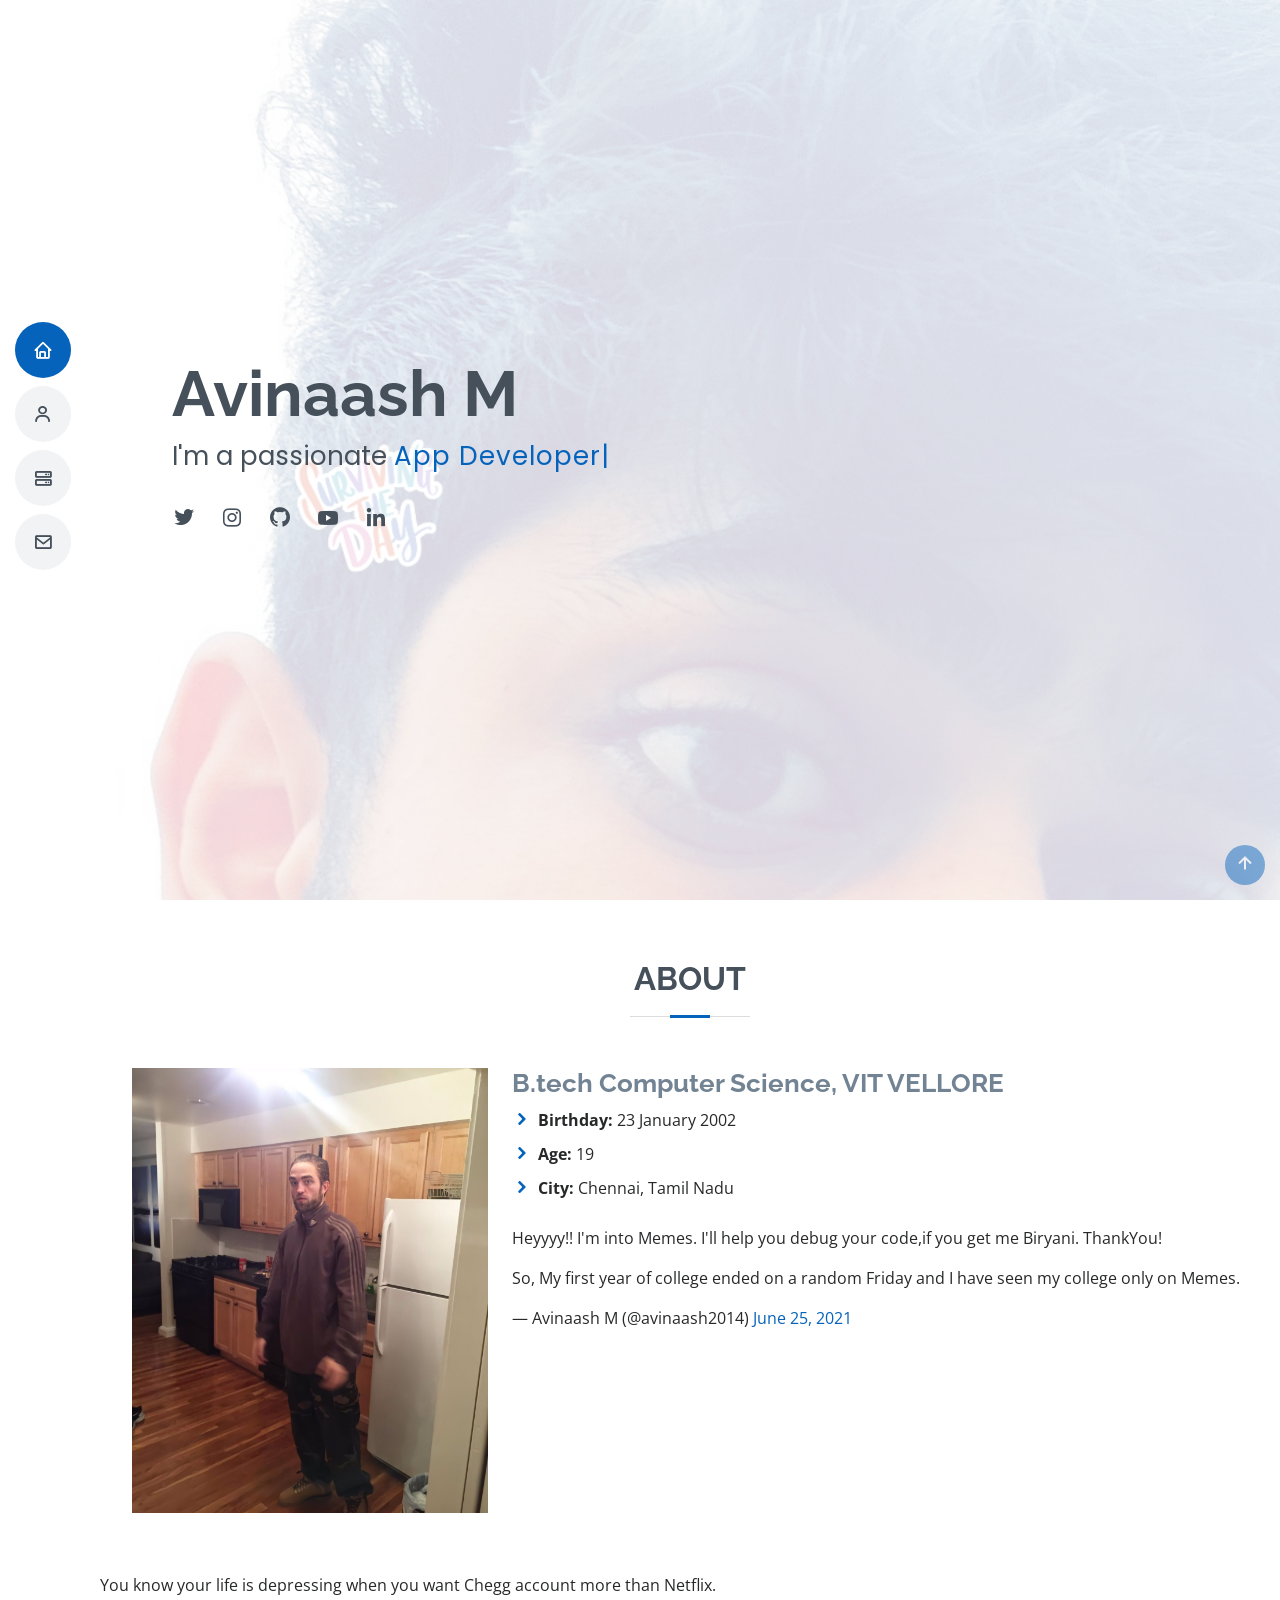
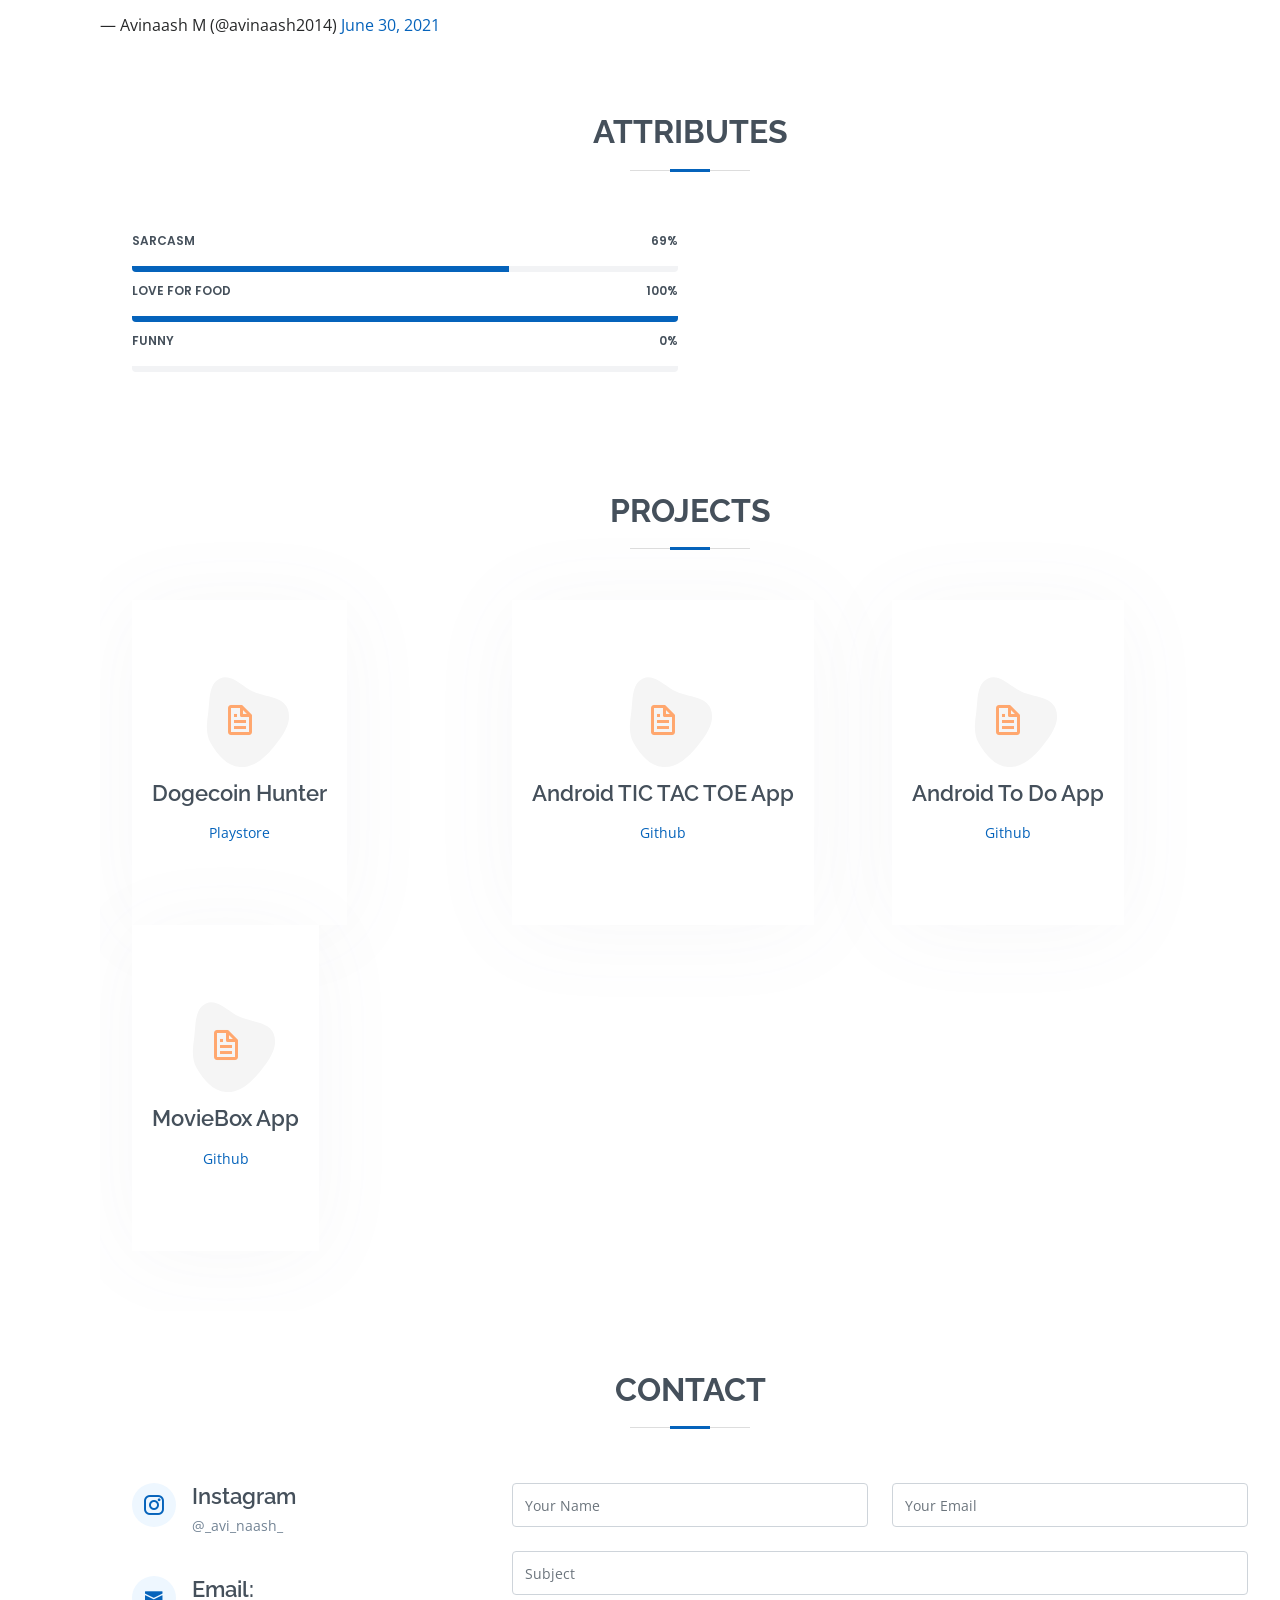
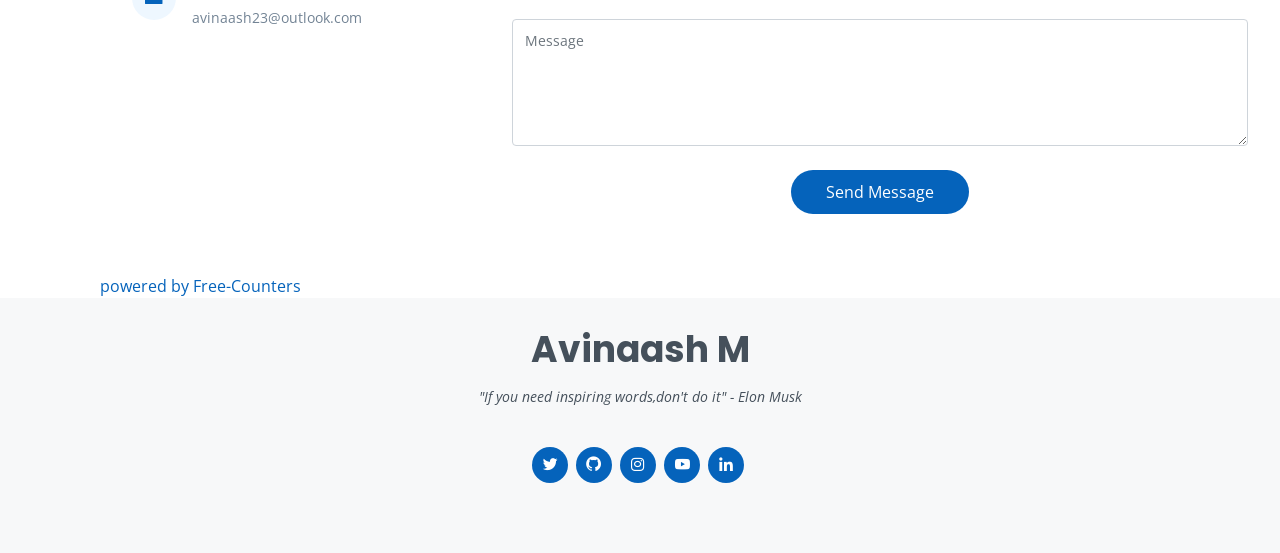
==== index.html @ fc8cc25b "Update index.html" ====
<!DOCTYPE html>
<html lang="en">

<head>
  <meta charset="utf-8">
  <meta content="width=device-width, initial-scale=1.0" name="viewport">

  <title>Personal Portfolio</title>
  <meta content="" name="description">
  <meta content="" name="keywords">

  <!-- Favicons -->
  <link href="assets/img/favicon.png" rel="icon">
  
  <!-- Google Fonts -->
  <link href="https://fonts.googleapis.com/css?family=Open+Sans:300,300i,400,400i,600,600i,700,700i|Raleway:300,300i,400,400i,500,500i,600,600i,700,700i|Poppins:300,300i,400,400i,500,500i,600,600i,700,700i" rel="stylesheet">

  <!-- Vendor CSS Files -->
  <link href="assets/vendor/bootstrap/css/bootstrap.min.css" rel="stylesheet">
  <link href="assets/vendor/icofont/icofont.min.css" rel="stylesheet">
  <link href="assets/vendor/boxicons/css/boxicons.min.css" rel="stylesheet">
  <link href="assets/vendor/venobox/venobox.css" rel="stylesheet">
  <link href="assets/vendor/owl.carousel/assets/owl.carousel.min.css" rel="stylesheet">
  <link href="assets/vendor/aos/aos.css" rel="stylesheet">

  <!-- Template Main CSS File -->
  <link href="assets/css/style.css" rel="stylesheet">

  <!-- =======================================================
  * Template Name: MyResume - v3.0.0
  * Template URL: https://bootstrapmade.com/free-html-bootstrap-template-my-resume/
  * Author: BootstrapMade.com
  * License: https://bootstrapmade.com/license/
  ======================================================== -->
</head>

<body>

  <!-- ======= Mobile nav toggle button ======= -->
  <button type="button" class="mobile-nav-toggle d-xl-none"><i class="icofont-navigation-menu"></i></button>

  <!-- ======= Header ======= -->
  <header id="header" class="d-flex flex-column justify-content-center">

    <nav class="nav-menu">
      <ul>
        <li class="active"><a href="#hero"><i class="bx bx-home"></i> <span>Home</span></a></li>
        <li><a href="#about"><i class="bx bx-user"></i> <span>About</span></a></li>
        
        <li><a href="#services"><i class="bx bx-server"></i> <span>Projects</span></a></li>
        <li><a href="#contact"><i class="bx bx-envelope"></i> <span>Contact</span></a></li>
      </ul>
    </nav><!-- .nav-menu -->

  </header><!-- End Header -->

  <!-- ======= Hero Section ======= -->
  <section id="hero" class="d-flex flex-column justify-content-center">
    <div class="container" data-aos="zoom-in" data-aos-delay="100">
      <h1>Avinaash M</h1>
      <p>I'm a passionate <span class="typed" data-typed-items=" App Developer & Coder . "></span></p>
      <div class="social-links">
        <a href="https://twitter.com/avinaash2014" target="_blank" class="twitter"><i class="bx bxl-twitter"></i></a>
        <a href="https://www.instagram.com/_avi_naash_/" target="_blank" class="instagram"><i class="bx bxl-instagram"></i></a>
        <a href="https://github.com/Avinaash7" target="_blank" class="google-plus"><i class="bx bxl-github"></i></a>
	<a href="https://m.youtube.com/watch?v=dQw4w9WgXcQ" target="_blank" class="youtube"><i class="bx bxl-youtube"></i></a>
        <a href="https://www.linkedin.com/in/avinaash-muthukumaran-1806981bb/" target="_blank" class="linkedin"><i class="bx bxl-linkedin"></i></a>
	      
      </div>
    </div>
  </section><!-- End Hero -->

  <main id="main">

    <!-- ======= About Section ======= -->
    <section id="about" class="about">
      <div class="container" data-aos="fade-up">

        <div class="section-title">
          <h2>About</h2>
          
        </div>

        <div class="row">
          <div class="col-lg-4">
            <img src="assets/img/meme.jpeg" class="img-fluid" alt="">
          </div>
          <div class="col-lg-8 pt-4 pt-lg-0 content">
            <h3>B.tech Computer Science, VIT VELLORE </h3>

            <div class="row">
              <div class="col-lg-6">
                <ul>
                  <li><i class="icofont-rounded-right"></i> <strong>Birthday:</strong> 23 January 2002</li>
                  <li><i class="icofont-rounded-right"></i> <strong>Age:</strong> 19</li>
                  <li><i class="icofont-rounded-right"></i> <strong>City:</strong>  Chennai, Tamil Nadu</li>
                </ul>
              </div>
              
            </div>
            <p>
             Heyyyy!! I'm into Memes. I'll help you debug your code,if you get me Biryani. ThankYou! 
		    <blockquote class="twitter-tweet" data-lang="en" data-theme="dark"><p lang="en" dir="ltr">So, My first year of college ended on a random Friday and I have seen my college only on Memes.</p>&mdash; Avinaash M (@avinaash2014) <a href="https://twitter.com/avinaash2014/status/1408416921062576132?ref_src=twsrc%5Etfw">June 25, 2021</a></blockquote> <script async src="https://platform.twitter.com/widgets.js" charset="utf-8"></script>
            </p>
          </div>
        </div>

      </div>
    </section><!-- End About Section -->

	  
    <blockquote class="twitter-tweet" data-theme="dark"><p lang="en" dir="ltr">You know your life is depressing when you want Chegg account more than Netflix.</p>&mdash; Avinaash M (@avinaash2014) <a href="https://twitter.com/avinaash2014/status/1410081235884408832?ref_src=twsrc%5Etfw">June 30, 2021</a></blockquote> <script async src="https://platform.twitter.com/widgets.js" charset="utf-8"></script>
    
	    
	    
    <!-- ======= Skills Section ======= -->
    <section id="Attributes" class="skills section-bg">
      <div class="container" data-aos="fade-up">

        <div class="section-title">
          <h2>Attributes</h2>
          
        </div>

        <div class="row skills-content">

          <div class="col-lg-6">
		  
		  <div class="progress">
              <span class="skill"> Sarcasm <i class="val">69%</i></span>
              <div class="progress-bar-wrap">
                <div class="progress-bar" role="progressbar" aria-valuenow="69" aria-valuemin="0" aria-valuemax="100"></div>
              </div>
            </div>

            <div class="progress">
              <span class="skill"> Love For Food <i class="val">100%</i></span>
              <div class="progress-bar-wrap">
                <div class="progress-bar" role="progressbar" aria-valuenow="100" aria-valuemin="0" aria-valuemax="100"></div>
              </div>
            </div>
            
            <div class="progress">
              <span class="skill"> Funny <i class="val">0%</i></span>
              <div class="progress-bar-wrap">
                <div class="progress-bar" role="progressbar" aria-valuenow="0" aria-valuemin="0" aria-valuemax="100"></div>
              </div>
            </div>

          </div>

          

        </div>

      </div>
    </section><!-- End Skills Section -->
	  
	  
    <!-- ======= Projects Section ======= -->
    <section id="services" class="services">
      <div class="container" data-aos="fade-up">

        <div class="section-title">
          <h2>Projects</h2>
		
          
        </div>

        <div class="row">
		
		 <div class="col-lg-4 col-md-6 d-flex align-items-stretch mt-4 mt-md-0" data-aos="zoom-in" data-aos-delay="200">
            <div class="icon-box iconbox-orange ">
              <div class="icon">
                <svg width="100" height="100" viewBox="0 0 600 600" xmlns="http://www.w3.org/2000/svg">
                  <path stroke="none" stroke-width="0" fill="#f5f5f5" d="M300,582.0697525312426C382.5290701553225,586.8405444964366,449.9789794690241,525.3245884688669,502.5850820975895,461.55621195738473C556.606425686781,396.0723002908107,615.8543463187945,314.28637112970534,586.6730223649479,234.56875336149918C558.9533121215079,158.8439757836574,454.9685369536778,164.00468322053177,381.49747125262974,130.76875717737553C312.15926192815925,99.40240125094834,248.97055460311594,18.661163978235184,179.8680185752513,50.54337015887873C110.5421016452524,82.52863877960104,119.82277516462835,180.83849132639028,109.12597500060166,256.43424936330496C100.08760227029461,320.3096726198365,92.17705696193138,384.0621239912766,124.79988738764834,439.7174275375508C164.83382741302287,508.01625554203684,220.96474134820875,577.5009287672846,300,582.0697525312426"></path>
                </svg>
                <i class="bx bx-file"></i>
              </div>
              <h4><a href="https://play.google.com/store/apps/details?id=com.avi.dogecoinhunter" target="_blank">Dogecoin Hunter</a></h4>
              <p><a href="https://play.google.com/store/apps/details?id=com.avi.dogecoinhunter" target="_blank">Playstore</a></p>
            </div>
          </div>

          

          <div class="col-lg-4 col-md-6 d-flex align-items-stretch mt-4 mt-md-0" data-aos="zoom-in" data-aos-delay="200">
            <div class="icon-box iconbox-orange ">
              <div class="icon">
                <svg width="100" height="100" viewBox="0 0 600 600" xmlns="http://www.w3.org/2000/svg">
                  <path stroke="none" stroke-width="0" fill="#f5f5f5" d="M300,582.0697525312426C382.5290701553225,586.8405444964366,449.9789794690241,525.3245884688669,502.5850820975895,461.55621195738473C556.606425686781,396.0723002908107,615.8543463187945,314.28637112970534,586.6730223649479,234.56875336149918C558.9533121215079,158.8439757836574,454.9685369536778,164.00468322053177,381.49747125262974,130.76875717737553C312.15926192815925,99.40240125094834,248.97055460311594,18.661163978235184,179.8680185752513,50.54337015887873C110.5421016452524,82.52863877960104,119.82277516462835,180.83849132639028,109.12597500060166,256.43424936330496C100.08760227029461,320.3096726198365,92.17705696193138,384.0621239912766,124.79988738764834,439.7174275375508C164.83382741302287,508.01625554203684,220.96474134820875,577.5009287672846,300,582.0697525312426"></path>
                </svg>
                <i class="bx bx-file"></i>
              </div>
              <h4><a href="https://github.com/Avinaash7/Connect-3-Game-Tic-Tac-Toe-" target="_blank">Android TIC TAC TOE App</a></h4>
              <p><a href="https://github.com/Avinaash7/Connect-3-Game-Tic-Tac-Toe-" target="_blank">Github</a></p>
            </div>
          </div>

	<div class="col-lg-4 col-md-6 d-flex align-items-stretch mt-4 mt-md-0" data-aos="zoom-in" data-aos-delay="200">
            <div class="icon-box iconbox-orange ">
              <div class="icon">
                <svg width="100" height="100" viewBox="0 0 600 600" xmlns="http://www.w3.org/2000/svg">
                  <path stroke="none" stroke-width="0" fill="#383434" d="M300,582.0697525312426C382.5290701553225,586.8405444964366,449.9789794690241,525.3245884688669,502.5850820975895,461.55621195738473C556.606425686781,396.0723002908107,615.8543463187945,314.28637112970534,586.6730223649479,234.56875336149918C558.9533121215079,158.8439757836574,454.9685369536778,164.00468322053177,381.49747125262974,130.76875717737553C312.15926192815925,99.40240125094834,248.97055460311594,18.661163978235184,179.8680185752513,50.54337015887873C110.5421016452524,82.52863877960104,119.82277516462835,180.83849132639028,109.12597500060166,256.43424936330496C100.08760227029461,320.3096726198365,92.17705696193138,384.0621239912766,124.79988738764834,439.7174275375508C164.83382741302287,508.01625554203684,220.96474134820875,577.5009287672846,300,582.0697525312426"></path>
                </svg>
                <i class="bx bx-file"></i>
              </div>
              <h4><a href="https://github.com/Avinaash7/ACM-Project" target="_blank">Android To Do App</a></h4>
              <p><a href="https://github.com/Avinaash7/ACM-Project" target="_blank">Github</a></p>
            </div>
         </div>

		<div class="col-lg-4 col-md-6 d-flex align-items-stretch mt-4 mt-md-0" data-aos="zoom-in" data-aos-delay="200">
            <div class="icon-box iconbox-orange ">
              <div class="icon">
                <svg width="100" height="100" viewBox="0 0 600 600" xmlns="http://www.w3.org/2000/svg">
                  <path stroke="none" stroke-width="0" fill="#f5f5f5" d="M300,582.0697525312426C382.5290701553225,586.8405444964366,449.9789794690241,525.3245884688669,502.5850820975895,461.55621195738473C556.606425686781,396.0723002908107,615.8543463187945,314.28637112970534,586.6730223649479,234.56875336149918C558.9533121215079,158.8439757836574,454.9685369536778,164.00468322053177,381.49747125262974,130.76875717737553C312.15926192815925,99.40240125094834,248.97055460311594,18.661163978235184,179.8680185752513,50.54337015887873C110.5421016452524,82.52863877960104,119.82277516462835,180.83849132639028,109.12597500060166,256.43424936330496C100.08760227029461,320.3096726198365,92.17705696193138,384.0621239912766,124.79988738764834,439.7174275375508C164.83382741302287,508.01625554203684,220.96474134820875,577.5009287672846,300,582.0697525312426"></path>
                </svg>
                <i class="bx bx-file"></i>
              </div>
              <h4><a href="https://github.com/Avinaash7/MovieBox-App" target="_blank">MovieBox App</a></h4>
              <p><a href="https://github.com/Avinaash7/MovieBox-App" target="_blank">Github</a></p>
            </div>
         </div>

          

          
          

        </div>

      </div>
    </section><!-- End Projects Section -->

    

    <!-- ======= Contact Section ======= -->
    <section id="contact" class="contact">
      <div class="container" data-aos="fade-up">

        <div class="section-title">
          <h2>Contact</h2>
        </div>

        <div class="row mt-1">

          <div class="col-lg-4">
            <div class="info">
              <div class="address">
                <i class="icofont-instagram"></i>
                <h4>Instagram</h4>
                <p>@_avi_naash_</p>
              </div>

              <div class="email">
                <i class="icofont-envelope"></i>
                <h4>Email:</h4>
                <p>avinaash23@outlook.com</p>
              </div>


            </div>

          </div>

          <div class="col-lg-8 mt-5 mt-lg-0">

            <form action="mailto:avinaash23@outlook.com" method="post" enctype="text/plain" role="form" class="php-email-form">
              <div class="row">
                <div class="col-md-6 form-group">
                  <input type="text" name="name" class="form-control" id="name" placeholder="Your Name" data-rule="minlen:4" data-msg="Please enter at least 4 chars" />
                  <div class="validate"></div>
                </div>
                <div class="col-md-6 form-group mt-3 mt-md-0">
                  <input type="email" class="form-control" name="email" id="email" placeholder="Your Email" data-rule="email" data-msg="Please enter a valid email" />
                  <div class="validate"></div>
                </div>
              </div>
              <div class="form-group mt-3">
                <input type="text" class="form-control" name="subject" id="subject" placeholder="Subject" data-rule="minlen:4" data-msg="Please enter at least 8 chars of subject" />
                <div class="validate"></div>
              </div>
              <div class="form-group mt-3">
                <textarea class="form-control" name="message" rows="5" data-rule="required" data-msg="Please write something for us" placeholder="Message"></textarea>
                <div class="validate"></div>
              </div>
              <div class="mb-3">
                <div class="loading">Loading</div>
                <div class="error-message"></div>
                <div class="sent-message">Your message has been sent. Thank you!</div>
              </div>
              <div class="text-center"><button type="submit">Send Message</button></div>
            </form>

          </div>

        </div>

      </div>
    </section><!-- End Contact Section -->
	  
	  <a href='https://www.free-counters.org/'>powered by Free-Counters</a> 
	  <script type='text/javascript' src='https://www.freevisitorcounters.com/auth.php?id=0047c481211e5488596d6368b838c49083f3af46'></script>
<script type="text/javascript" src="https://www.freevisitorcounters.com/en/home/counter/809271/t/2"></script>

  </main><!-- End #main -->

  <!-- ======= Footer ======= -->
  <footer id="footer">
    <div class="container">
      <h3>Avinaash M</h3>
      <p>"If you need inspiring words,don't do it"  - Elon Musk</p>
      <div class="social-links">
        <a href="https://twitter.com/avinaash2014" target="_blank" class="twitter"><i class="bx bxl-twitter"></i></a>
	<a href="https://github.com/Avinaash7" target="_blank" class="google-plus"><i class="bx bxl-github"></i></a>
        <a href="https://www.instagram.com/_avi_naash_/" target="_blank" class="instagram"><i class="bx bxl-instagram"></i></a>
	<a href="https://m.youtube.com/watch?v=dQw4w9WgXcQ" target="_blank" class="youtube"><i class="bx bxl-youtube"></i></a>
        <a href="https://www.linkedin.com/in/avinaash-muthukumaran-1806981bb/" target="_blank" class="linkedin"><i class="bx bxl-linkedin"></i></a>
      </div>
      
    </div>
  </footer><!-- End Footer -->

  <a href="#" class="back-to-top"><i class="bx bx-up-arrow-alt"></i></a>
  <div id="preloader"></div>

  <!-- Vendor JS Files -->
  <script src="assets/vendor/jquery/jquery.min.js"></script>
  <script src="assets/vendor/bootstrap/js/bootstrap.bundle.min.js"></script>
  <script src="assets/vendor/jquery.easing/jquery.easing.min.js"></script>
  <script src="assets/vendor/waypoints/jquery.waypoints.min.js"></script>
  <script src="assets/vendor/counterup/counterup.min.js"></script>
  <script src="assets/vendor/isotope-layout/isotope.pkgd.min.js"></script>
  <script src="assets/vendor/venobox/venobox.min.js"></script>
  <script src="assets/vendor/owl.carousel/owl.carousel.min.js"></script>
  <script src="assets/vendor/typed.js/typed.min.js"></script>
  <script src="assets/vendor/aos/aos.js"></script>

  <!-- Template Main JS File -->
  <script src="assets/js/main.js"></script>

</body>

</html>
---- assets/css/style.css ----
/**
* Template Name: MyResume - v3.0.0
* Template URL: https://bootstrapmade.com/free-html-bootstrap-template-my-resume/
* Author: BootstrapMade.com
* License: https://bootstrapmade.com/license/
*/

/*--------------------------------------------------------------
# General
--------------------------------------------------------------*/
body {
  font-family: "Open Sans", sans-serif;
  color: #272829;
}

a {
  color: #0563bb;
  text-decoration: none;
}

a:hover {
  color: #067ded;
  text-decoration: none;
}

h1, h2, h3, h4, h5, h6 {
  font-family: "Raleway", sans-serif;
}

@media (prefers-reduced-motion: no-preference) {
  :root {
    scroll-behavior: auto;
  }
}

/*--------------------------------------------------------------
# Back to top button
--------------------------------------------------------------*/
.back-to-top {
  position: fixed;
  display: none;
  width: 40px;
  height: 40px;
  border-radius: 50px;
  right: 15px;
  bottom: 15px;
  background: #0563bb;
  color: #fff;
  transition: display 0.5s ease-in-out;
  z-index: 99999;
}

.back-to-top i {
  font-size: 24px;
  position: absolute;
  top: 7px;
  left: 8px;
}

.back-to-top:hover {
  color: #fff;
  background: #0678e3;
  transition: background 0.2s ease-in-out;
}

/*--------------------------------------------------------------
# Preloader
--------------------------------------------------------------*/
#preloader {
  position: fixed;
  top: 0;
  left: 0;
  right: 0;
  bottom: 0;
  z-index: 9999;
  overflow: hidden;
  background: #fff;
}

#preloader:before {
  content: "";
  position: fixed;
  top: calc(50% - 30px);
  left: calc(50% - 30px);
  border: 6px solid #0563bb;
  border-top-color: #fff;
  border-bottom-color: #fff;
  border-radius: 50%;
  width: 60px;
  height: 60px;
  -webkit-animation: animate-preloader 1s linear infinite;
  animation: animate-preloader 1s linear infinite;
}

@-webkit-keyframes animate-preloader {
  0% {
    transform: rotate(0deg);
  }
  100% {
    transform: rotate(360deg);
  }
}

@keyframes animate-preloader {
  0% {
    transform: rotate(0deg);
  }
  100% {
    transform: rotate(360deg);
  }
}

/*--------------------------------------------------------------
# Disable aos animation delay on mobile devices
--------------------------------------------------------------*/
@media screen and (max-width: 768px) {
  [data-aos-delay] {
    transition-delay: 0 !important;
  }
}

/*--------------------------------------------------------------
# Header
--------------------------------------------------------------*/
#header {
  position: fixed;
  top: 0;
  left: 0;
  bottom: 0;
  z-index: 9997;
  transition: all 0.5s;
  padding: 15px;
  overflow-y: auto;
}

@media (max-width: 992px) {
  #header {
    width: 300px;
    background: #fff;
    border-right: 1px solid #e6e9ec;
    left: -300px;
  }
}

@media (min-width: 992px) {
  #main {
    margin-left: 100px;
  }
}

/*--------------------------------------------------------------
# Navigation Menu
--------------------------------------------------------------*/
/* Desktop Navigation */
.nav-menu * {
  margin: 0;
  padding: 0;
  list-style: none;
}

.nav-menu > ul > li {
  position: relative;
  white-space: nowrap;
}

.nav-menu a {
  display: flex;
  align-items: center;
  color: #45505b;
  padding: 10px 18px;
  margin-bottom: 8px;
  transition: 0.3s;
  font-size: 15px;
  border-radius: 50px;
  background: #f2f3f5;
  height: 56px;
  width: 100%;
  overflow: hidden;
  transition: 0.3s;
}

.nav-menu a i {
  font-size: 20px;
}

.nav-menu a span {
  padding: 0 5px 0 7px;
  color: #45505b;
}

@media (min-width: 992px) {
  .nav-menu a {
    width: 56px;
  }
  .nav-menu a span {
    display: none;
    color: #fff;
  }
}

.nav-menu a:hover, .nav-menu .active > a, .nav-menu li:hover > a {
  color: #fff;
  background: #0563bb;
}

.nav-menu a:hover span, .nav-menu .active > a span, .nav-menu li:hover > a span {
  color: #fff;
}

.nav-menu a:hover, .nav-menu li:hover > a {
  width: 100%;
  color: #fff;
}

.nav-menu a:hover span, .nav-menu li:hover > a span {
  display: block;
}

/* Mobile Navigation */
.mobile-nav-toggle {
  position: fixed;
  right: 15px;
  top: 15px;
  z-index: 9998;
  border: 0;
  background: none;
  font-size: 24px;
  transition: all 0.4s;
  outline: none !important;
  line-height: 1;
  cursor: pointer;
  text-align: right;
}

.mobile-nav-toggle i {
  color: #45505b;
}

.mobile-nav-active {
  overflow: hidden;
}

.mobile-nav-active #header {
  left: 0;
}

.mobile-nav-active .mobile-nav-toggle i {
  color: #0563bb;
}

/*--------------------------------------------------------------
# Hero Section
--------------------------------------------------------------*/
#hero {
  width: 100%;
  height: 100vh;
  background: url("../img/bgl.jpg") top right no-repeat;
  background-size: cover;
  position: relative;
}

@media (min-width: 992px) {
  #hero {
    padding-left: 160px;
  }
}

#hero:before {
  content: "";
  background: rgba(255, 255, 255, 0.8);
  position: absolute;
  bottom: 0;
  top: 0;
  left: 0;
  right: 0;
}

#hero h1 {
  margin: 0;
  font-size: 64px;
  font-weight: 700;
  line-height: 56px;
  color: #45505b;
}

#hero p {
  color: #45505b;
  margin: 15px 0 0 0;
  font-size: 26px;
  font-family: "Poppins", sans-serif;
}

#hero p span {
  color: #0563bb;
  letter-spacing: 1px;
}

#hero .social-links {
  margin-top: 30px;
}

#hero .social-links a {
  font-size: 24px;
  display: inline-block;
  color: #45505b;
  line-height: 1;
  margin-right: 20px;
  transition: 0.3s;
}

#hero .social-links a:hover {
  color: #0563bb;
}

@media (max-width: 992px) {
  #hero {
    text-align: center;
  }
  #hero h1 {
    font-size: 32px;
    line-height: 36px;
  }
  #hero p {
    margin-top: 10px;
    font-size: 20px;
    line-height: 24px;
  }
}

/*--------------------------------------------------------------
# Sections General
--------------------------------------------------------------*/
section {
  padding: 60px 0;
  overflow: hidden;
}

.section-title {
  text-align: center;
  padding-bottom: 30px;
}

.section-title h2 {
  font-size: 32px;
  font-weight: bold;
  text-transform: uppercase;
  margin-bottom: 20px;
  padding-bottom: 20px;
  position: relative;
  color: #45505b;
}

.section-title h2::before {
  content: '';
  position: absolute;
  display: block;
  width: 120px;
  height: 1px;
  background: #ddd;
  bottom: 1px;
  left: calc(50% - 60px);
}

.section-title h2::after {
  content: '';
  position: absolute;
  display: block;
  width: 40px;
  height: 3px;
  background: #0563bb;
  bottom: 0;
  left: calc(50% - 20px);
}

.section-title p {
  margin-bottom: 0;
}

/*--------------------------------------------------------------
# About
--------------------------------------------------------------*/
.about .content h3 {
  font-weight: 700;
  font-size: 26px;
  color: #728394;
}

.about .content ul {
  list-style: none;
  padding: 0;
}

.about .content ul li {
  padding-bottom: 10px;
}

.about .content ul i {
  font-size: 20px;
  padding-right: 2px;
  color: #0563bb;
}

.about .content p:last-child {
  margin-bottom: 0;
}

/*--------------------------------------------------------------
# Facts
--------------------------------------------------------------*/
.facts .count-box {
  padding: 30px 30px 25px 30px;
  margin-top: 30px;
  width: 100%;
  position: relative;
  text-align: center;
  background: #fff;
}

.facts .count-box i {
  position: absolute;
  top: -25px;
  left: 50%;
  transform: translateX(-50%);
  font-size: 24px;
  background: #0563bb;
  padding: 12px;
  color: #fff;
  border-radius: 50px;
}

.facts .count-box span {
  font-size: 36px;
  display: block;
  font-weight: 600;
  color: #011426;
}

.facts .count-box p {
  padding: 0;
  margin: 0;
  font-family: "Raleway", sans-serif;
  font-size: 14px;
}

/*--------------------------------------------------------------
# Akills
--------------------------------------------------------------*/
.skills .progress {
  height: 50px;
  display: block;
  background: none;
}

.skills .progress .skill {
  padding: 10px 0;
  margin: 0 0 6px 0;
  text-transform: uppercase;
  display: block;
  font-weight: 600;
  font-family: "Poppins", sans-serif;
  color: #45505b;
}

.skills .progress .skill .val {
  float: right;
  font-style: normal;
}

.skills .progress-bar-wrap {
  background: #f2f3f5;
}

.skills .progress-bar {
  width: 1px;
  height: 10px;
  transition: .9s;
  background-color: #0563bb;
}



/*--------------------------------------------------------------
# Projects
--------------------------------------------------------------*/
.services .icon-box {
  text-align: center;
  padding: 70px 20px 80px 20px;
  transition: all ease-in-out 0.3s;
  background: #fff;
  box-shadow: 0px 5px 90px 0px rgba(110, 123, 131, 0.05);
}

.services .icon-box .icon {
  margin: 0 auto;
  width: 100px;
  height: 100px;
  display: flex;
  align-items: center;
  justify-content: center;
  transition: ease-in-out 0.3s;
  position: relative;
}

.services .icon-box .icon i {
  font-size: 36px;
  transition: 0.5s;
  position: relative;
}

.services .icon-box .icon svg {
  position: absolute;
  top: 0;
  left: 0;
}

.services .icon-box .icon svg path {
  transition: 0.5s;
  fill: #f5f5f5;
}

.services .icon-box h4 {
  font-weight: 600;
  margin: 10px 0 15px 0;
  font-size: 22px;
}

.services .icon-box h4 a {
  color: #45505b;
  transition: ease-in-out 0.3s;
}

.services .icon-box p {
  line-height: 24px;
  font-size: 14px;
  margin-bottom: 0;
}

.services .icon-box:hover {
  border-color: #fff;
  box-shadow: 0px 0 35px 0 rgba(0, 0, 0, 0.08);
}

.services .iconbox-blue i {
  color: #47aeff;
}

.services .iconbox-blue:hover .icon i {
  color: #fff;
}

.services .iconbox-blue:hover .icon path {
  fill: #47aeff;
}

.services .iconbox-orange i {
  color: #ffa76e;
}

.services .iconbox-orange:hover .icon i {
  color: #fff;
}

.services .iconbox-orange:hover .icon path {
  fill: #ffa76e;
}

.services .iconbox-pink i {
  color: #e80368;
}

.services .iconbox-pink:hover .icon i {
  color: #fff;
}

.services .iconbox-pink:hover .icon path {
  fill: #e80368;
}

.services .iconbox-yellow i {
  color: #ffbb2c;
}

.services .iconbox-yellow:hover .icon i {
  color: #fff;
}

.services .iconbox-yellow:hover .icon path {
  fill: #ffbb2c;
}

.services .iconbox-red i {
  color: #ff5828;
}

.services .iconbox-red:hover .icon i {
  color: #fff;
}

.services .iconbox-red:hover .icon path {
  fill: #ff5828;
}

.services .iconbox-teal i {
  color: #11dbcf;
}

.services .iconbox-teal:hover .icon i {
  color: #fff;
}

.services .iconbox-teal:hover .icon path {
  fill: #11dbcf;
}



/*--------------------------------------------------------------
# Contact
--------------------------------------------------------------*/
.contact .info {
  width: 100%;
  background: #fff;
}

.contact .info i {
  font-size: 20px;
  color: #0563bb;
  float: left;
  width: 44px;
  height: 44px;
  background: #eef7ff;
  display: flex;
  justify-content: center;
  align-items: center;
  border-radius: 50px;
  transition: all 0.3s ease-in-out;
}

.contact .info h4 {
  padding: 0 0 0 60px;
  font-size: 22px;
  font-weight: 600;
  margin-bottom: 5px;
  color: #45505b;
}

.contact .info p {
  padding: 0 0 0 60px;
  margin-bottom: 0;
  font-size: 14px;
  color: #728394;
}

.contact .info .email, .contact .info .phone {
  margin-top: 40px;
}

.contact .info .email:hover i, .contact .info .address:hover i, .contact .info .phone:hover i {
  background: #0563bb;
  color: #fff;
}

.contact .php-email-form {
  width: 100%;
  background: #fff;
}

.contact .php-email-form .form-group {
  padding-bottom: 8px;
}

.contact .php-email-form .validate {
  display: none;
  color: red;
  margin: 0 0 15px 0;
  font-weight: 400;
  font-size: 13px;
}

.contact .php-email-form .error-message {
  display: none;
  color: #fff;
  background: #ed3c0d;
  text-align: left;
  padding: 15px;
  font-weight: 600;
}

.contact .php-email-form .error-message br + br {
  margin-top: 25px;
}

.contact .php-email-form .sent-message {
  display: none;
  color: #fff;
  background: #18d26e;
  text-align: center;
  padding: 15px;
  font-weight: 600;
}

.contact .php-email-form .loading {
  display: none;
  background: #fff;
  text-align: center;
  padding: 15px;
}

.contact .php-email-form .loading:before {
  content: "";
  display: inline-block;
  border-radius: 50%;
  width: 24px;
  height: 24px;
  margin: 0 10px -6px 0;
  border: 3px solid #18d26e;
  border-top-color: #eee;
  -webkit-animation: animate-loading 1s linear infinite;
  animation: animate-loading 1s linear infinite;
}

.contact .php-email-form input, .contact .php-email-form textarea {
  border-radius: 4px;
  box-shadow: none;
  font-size: 14px;
}

.contact .php-email-form input {
  height: 44px;
}

.contact .php-email-form textarea {
  padding: 10px 12px;
}

.contact .php-email-form button[type="submit"] {
  background: #0563bb;
  border: 0;
  padding: 10px 35px;
  color: #fff;
  transition: 0.4s;
  border-radius: 50px;
}

.contact .php-email-form button[type="submit"]:hover {
  background: #0678e3;
}

@-webkit-keyframes animate-loading {
  0% {
    transform: rotate(0deg);
  }
  100% {
    transform: rotate(360deg);
  }
}

@keyframes animate-loading {
  0% {
    transform: rotate(0deg);
  }
  100% {
    transform: rotate(360deg);
  }
}

/*--------------------------------------------------------------
# Portfolio Details
--------------------------------------------------------------*/
.portfolio-details {
  padding: 40px 0;
}

.portfolio-details .portfolio-title {
  font-size: 26px;
  font-weight: 700;
  margin-bottom: 20px;
}

.portfolio-details .portfolio-details-carousel .owl-nav, .portfolio-details .portfolio-details-carousel .owl-dots {
  margin-top: 5px;
  text-align: center;
}

.portfolio-details .portfolio-details-carousel .owl-dot {
  display: inline-block;
  margin: 0 5px;
  width: 12px;
  height: 12px;
  border-radius: 50%;
  background-color: #ddd !important;
}

.portfolio-details .portfolio-details-carousel .owl-dot.active {
  background-color: #0563bb !important;
}

.portfolio-details .portfolio-info {
  padding-top: 45px;
}

.portfolio-details .portfolio-info h3 {
  font-size: 22px;
  font-weight: 400;
  margin-bottom: 20px;
}

.portfolio-details .portfolio-info ul {
  list-style: none;
  padding: 0;
  font-size: 15px;
}

.portfolio-details .portfolio-info ul li + li {
  margin-top: 10px;
}

.portfolio-details .portfolio-info p {
  font-size: 15px;
  padding: 15px 0 0 0;
}

@media (max-width: 992px) {
  .portfolio-details .portfolio-info {
    padding-top: 20px;
  }
}

/*--------------------------------------------------------------
# Footer
--------------------------------------------------------------*/
#footer {
  background: #f7f8f9;
  color: #45505b;
  font-size: 14px;
  text-align: center;
  padding: 30px 0;
}

#footer h3 {
  font-size: 36px;
  font-weight: 700;
  position: relative;
  font-family: "Poppins", sans-serif;
  padding: 0;
  margin: 0 0 15px 0;
}

#footer p {
  font-size: 15;
  font-style: italic;
  padding: 0;
  margin: 0 0 40px 0;
}

#footer .social-links {
  margin: 0 0 40px 0;
}

#footer .social-links a {
  font-size: 18px;
  display: inline-block;
  background: #0563bb;
  color: #fff;
  line-height: 1;
  padding: 8px 0;
  margin-right: 4px;
  border-radius: 50%;
  text-align: center;
  width: 36px;
  height: 36px;
  transition: 0.3s;
}

#footer .social-links a:hover {
  background: #0678e3;
  color: #fff;
  text-decoration: none;
}

#footer .copyright {
  margin: 0 0 5px 0;
}

#footer .credits {
  font-size: 13px;
}
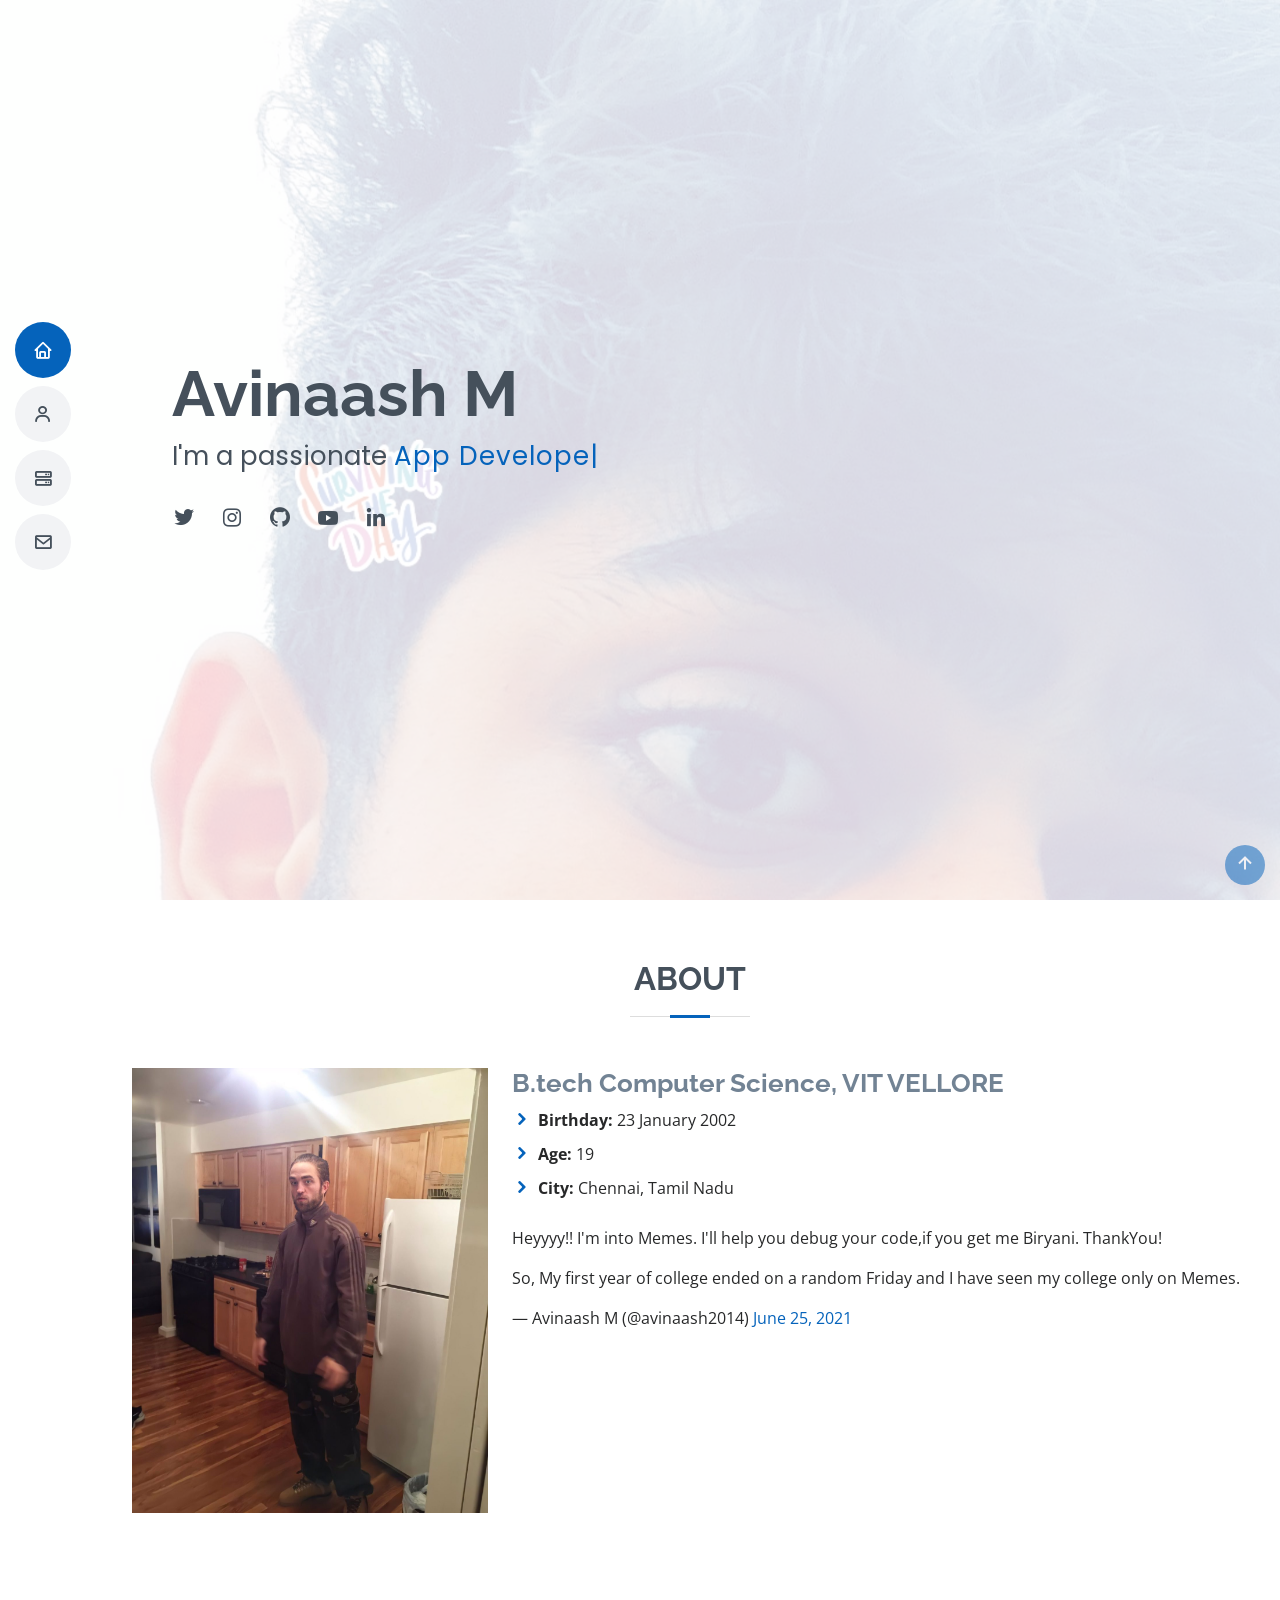
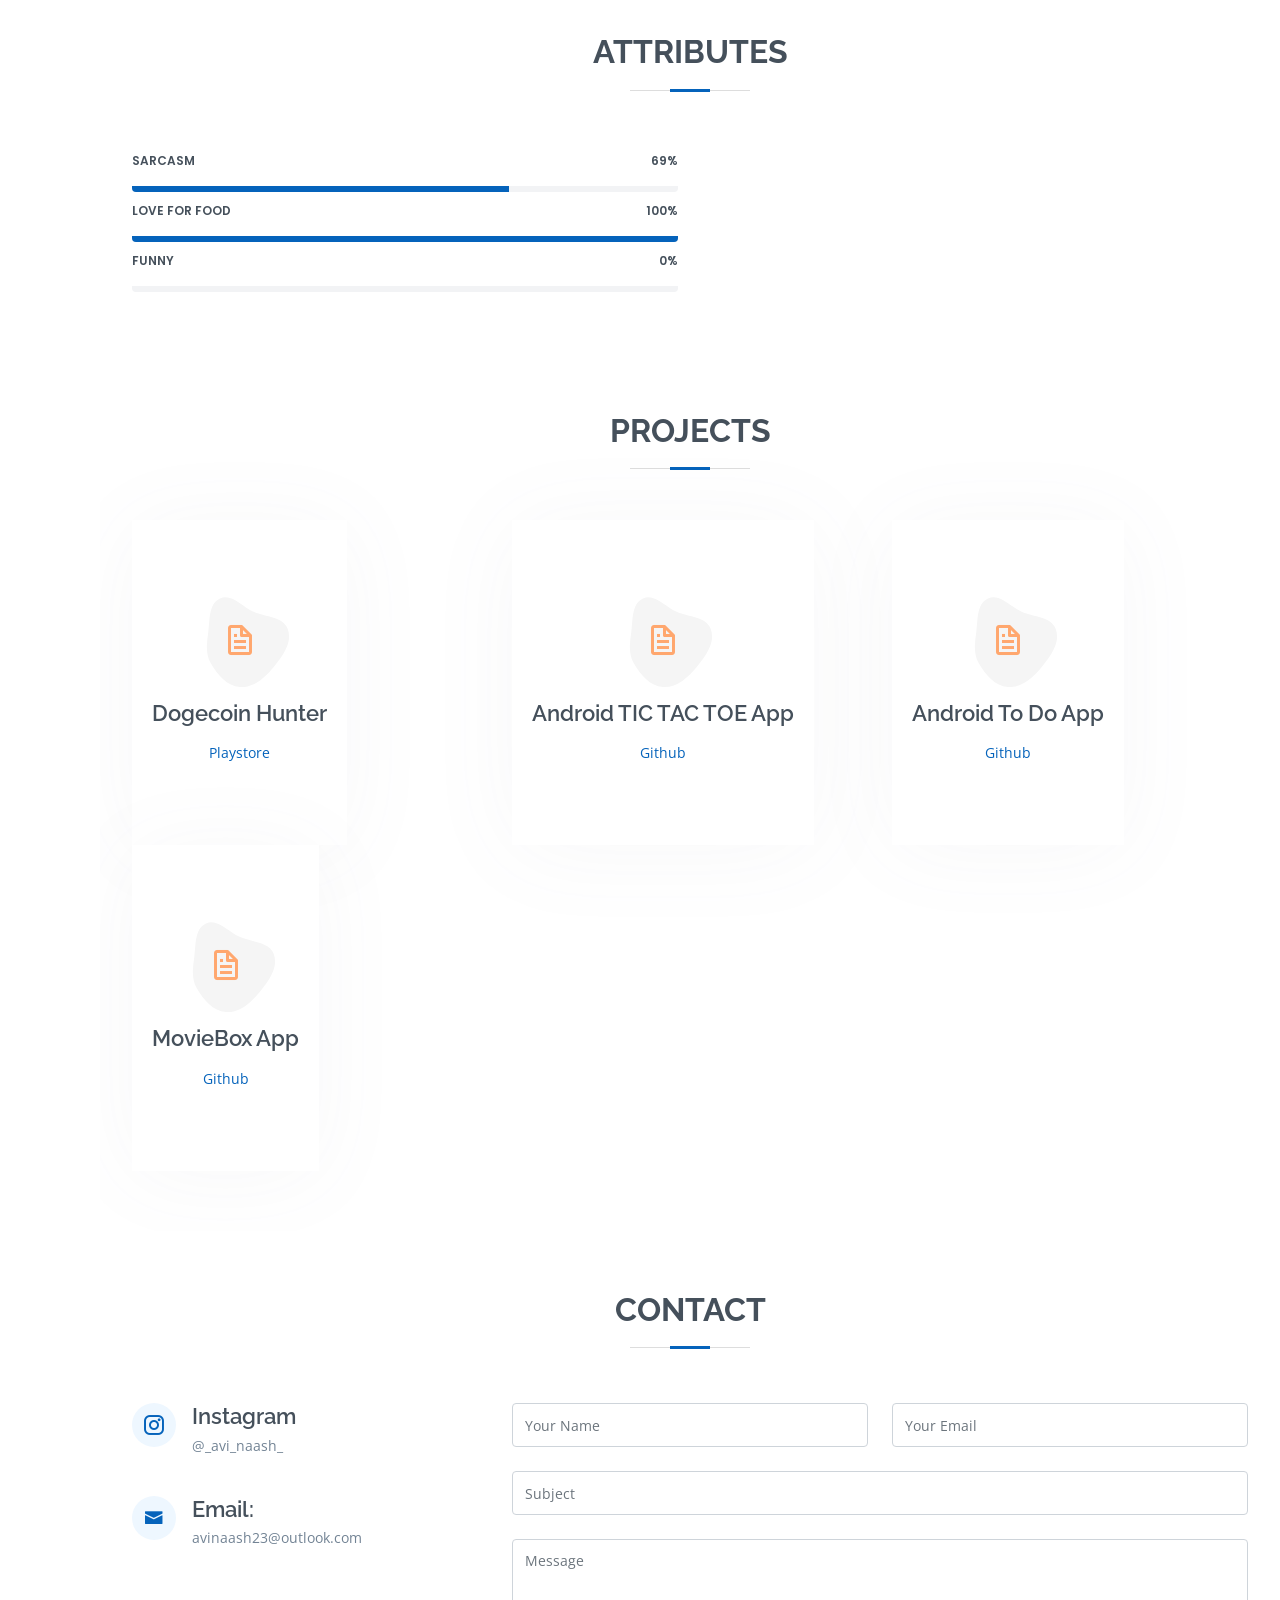
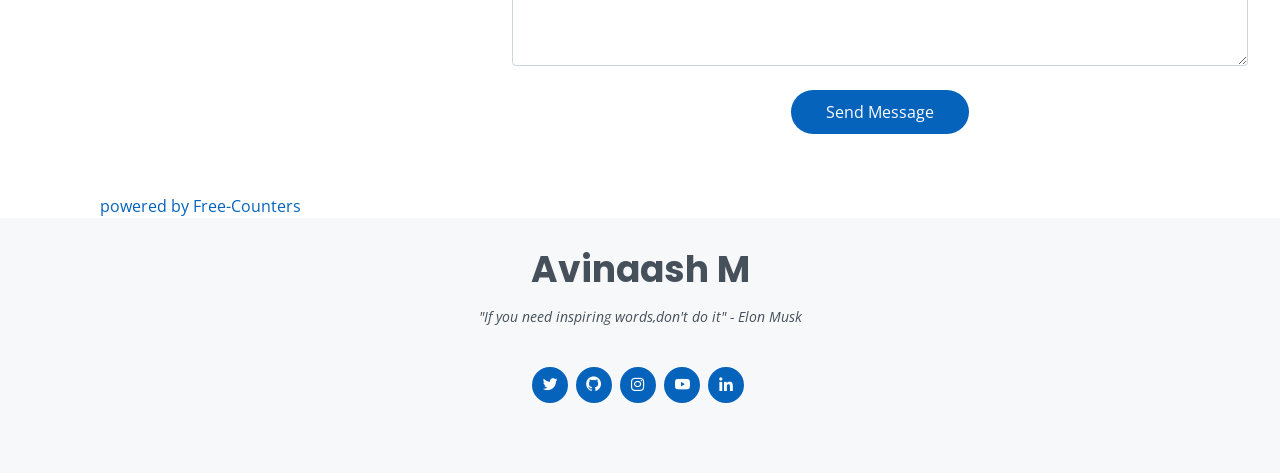
==== commit 2bd067f1: "Update index.html" ====
--- a/index.html
+++ b/index.html
@@ -109,7 +109,7 @@
     </section><!-- End About Section -->
 
 	  
-    <blockquote class="twitter-tweet" data-theme="dark"><p lang="en" dir="ltr">You know your life is depressing when you want Chegg account more than Netflix.</p>&mdash; Avinaash M (@avinaash2014) <a href="https://twitter.com/avinaash2014/status/1410081235884408832?ref_src=twsrc%5Etfw">June 30, 2021</a></blockquote> <script async src="https://platform.twitter.com/widgets.js" charset="utf-8"></script>
+   
     
 	    
 	    
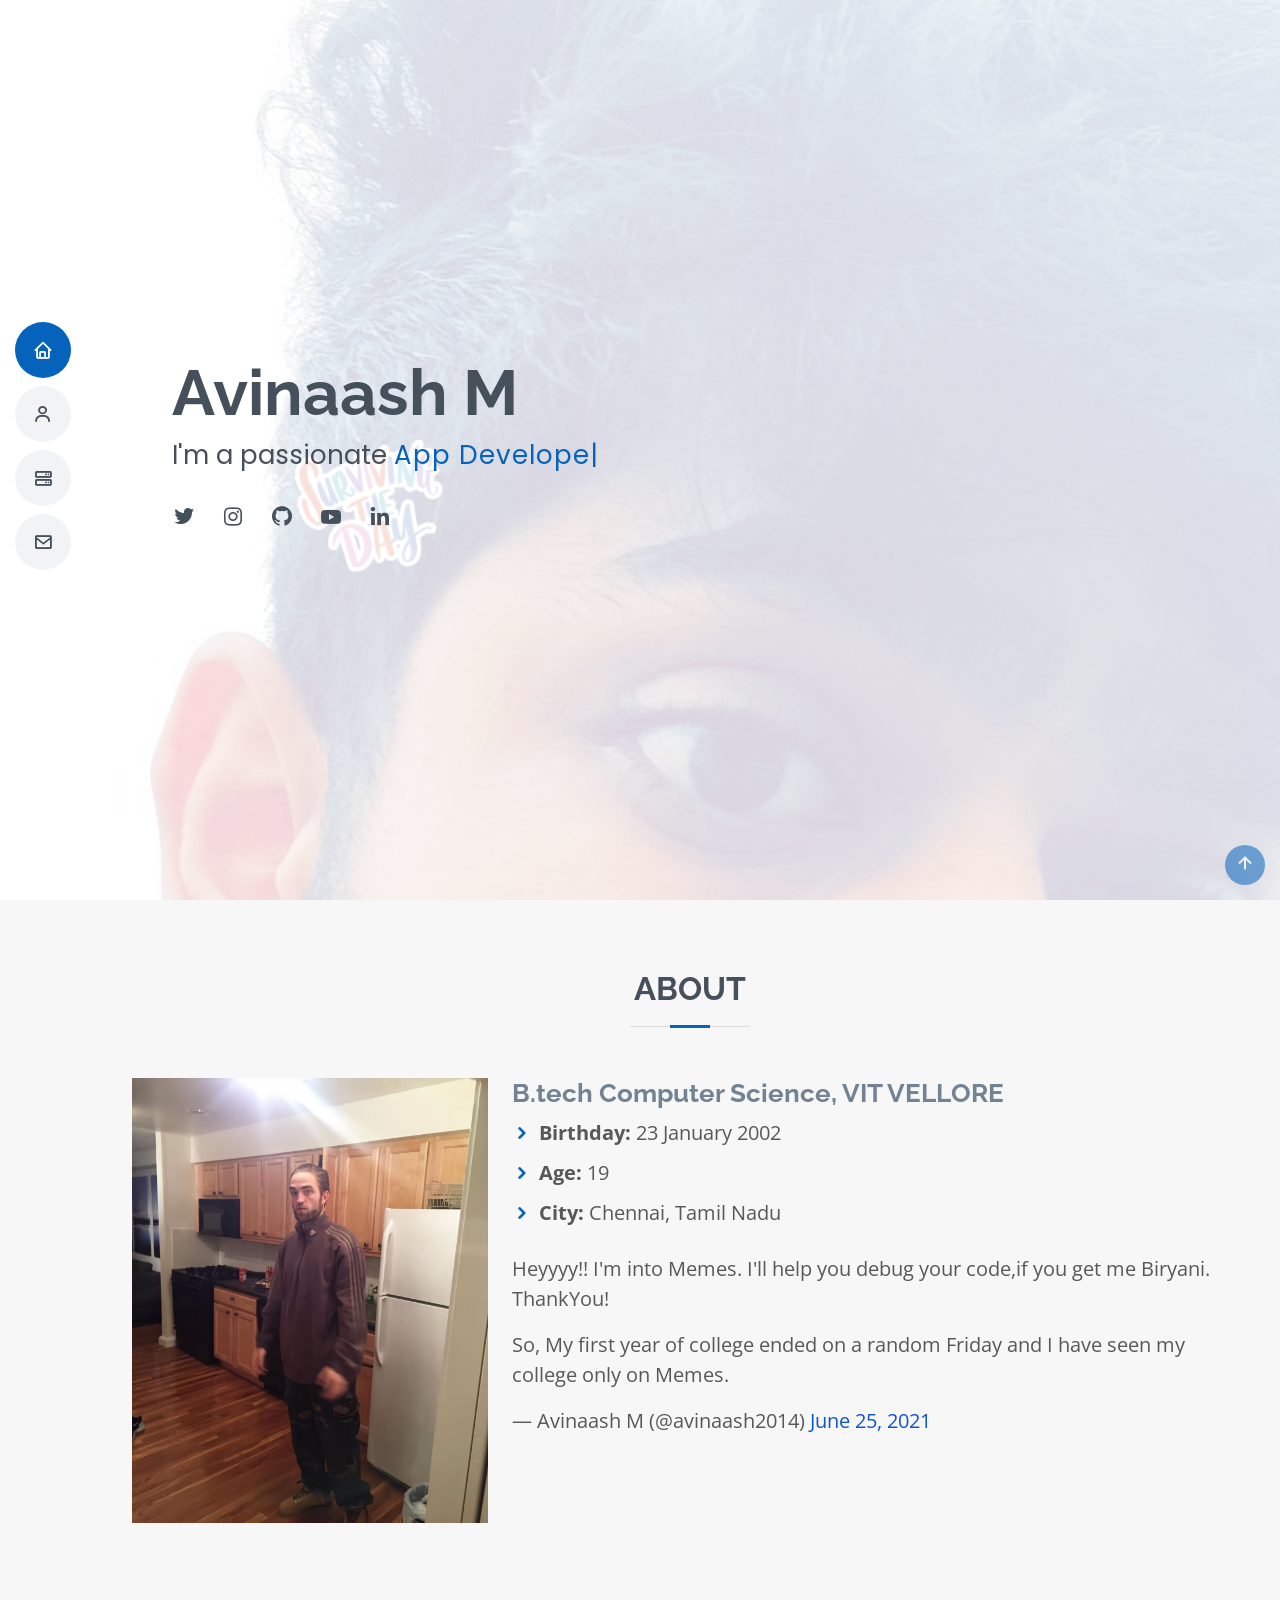
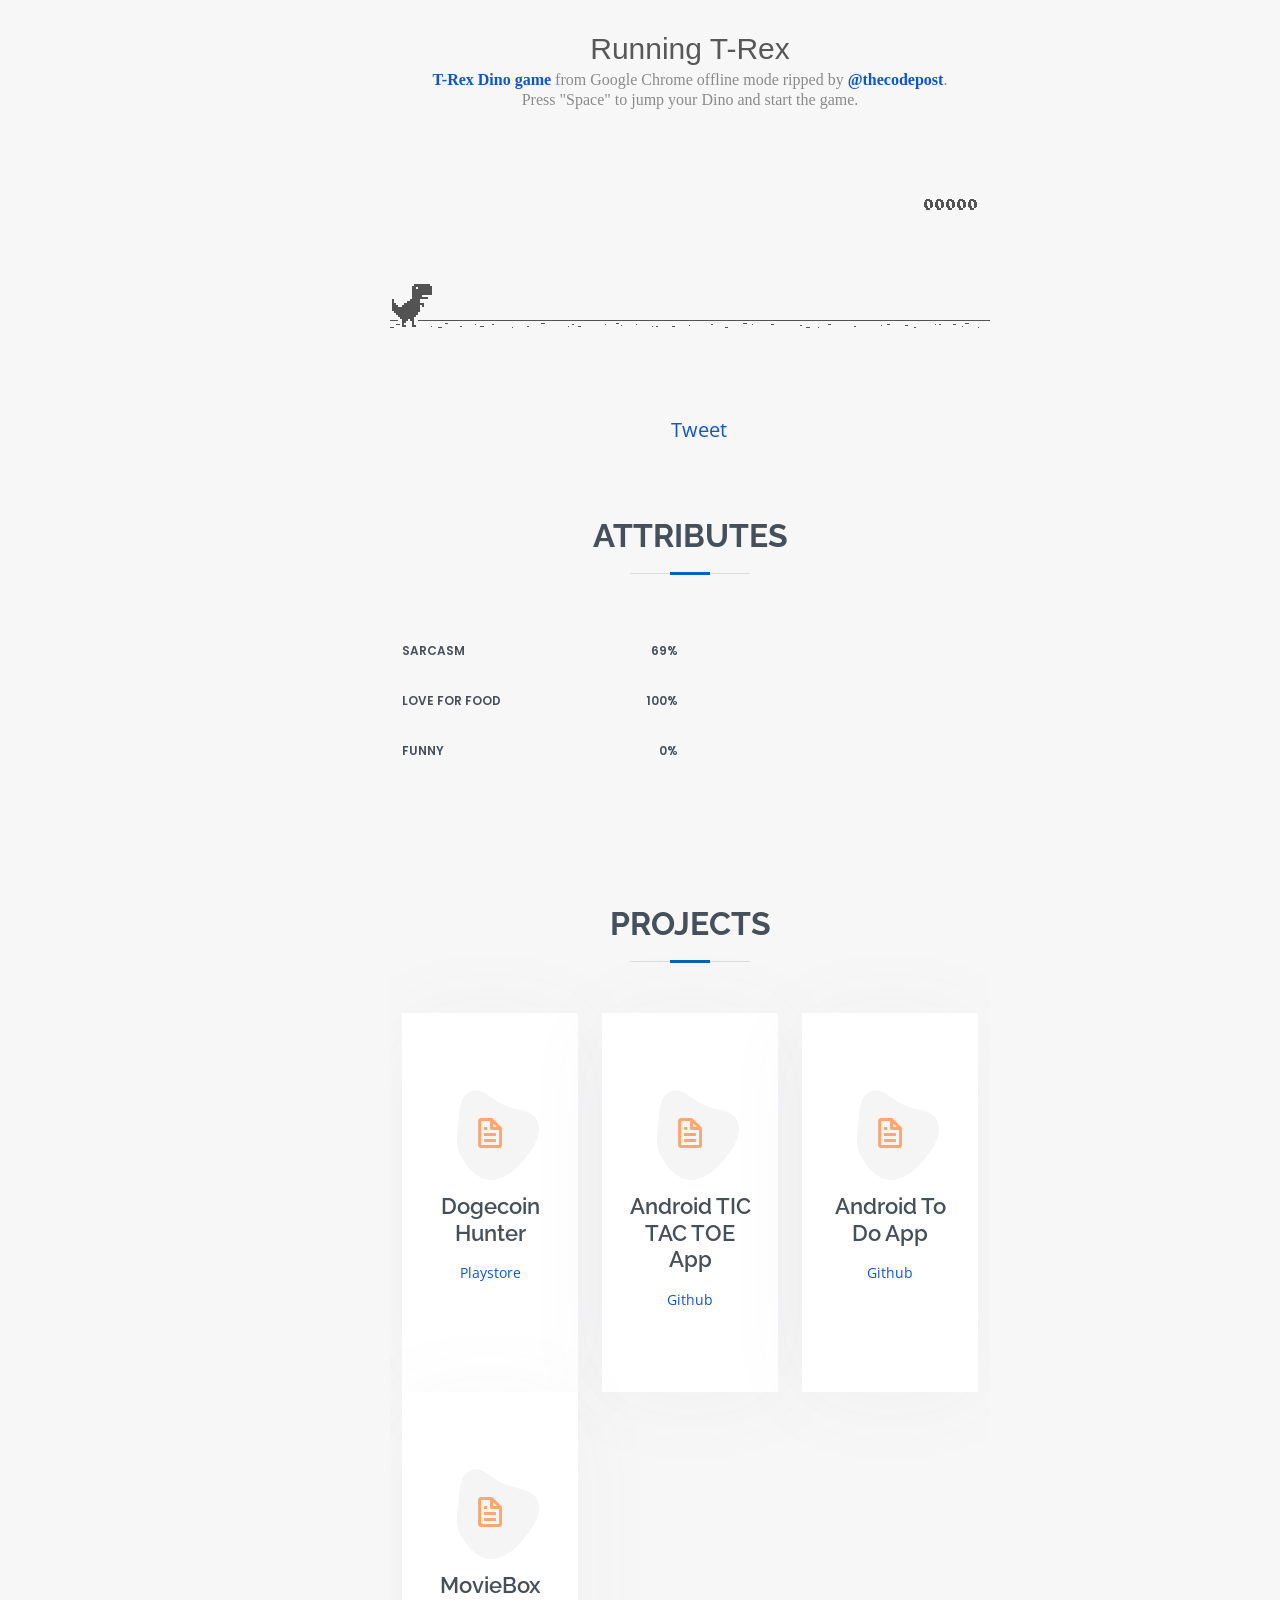
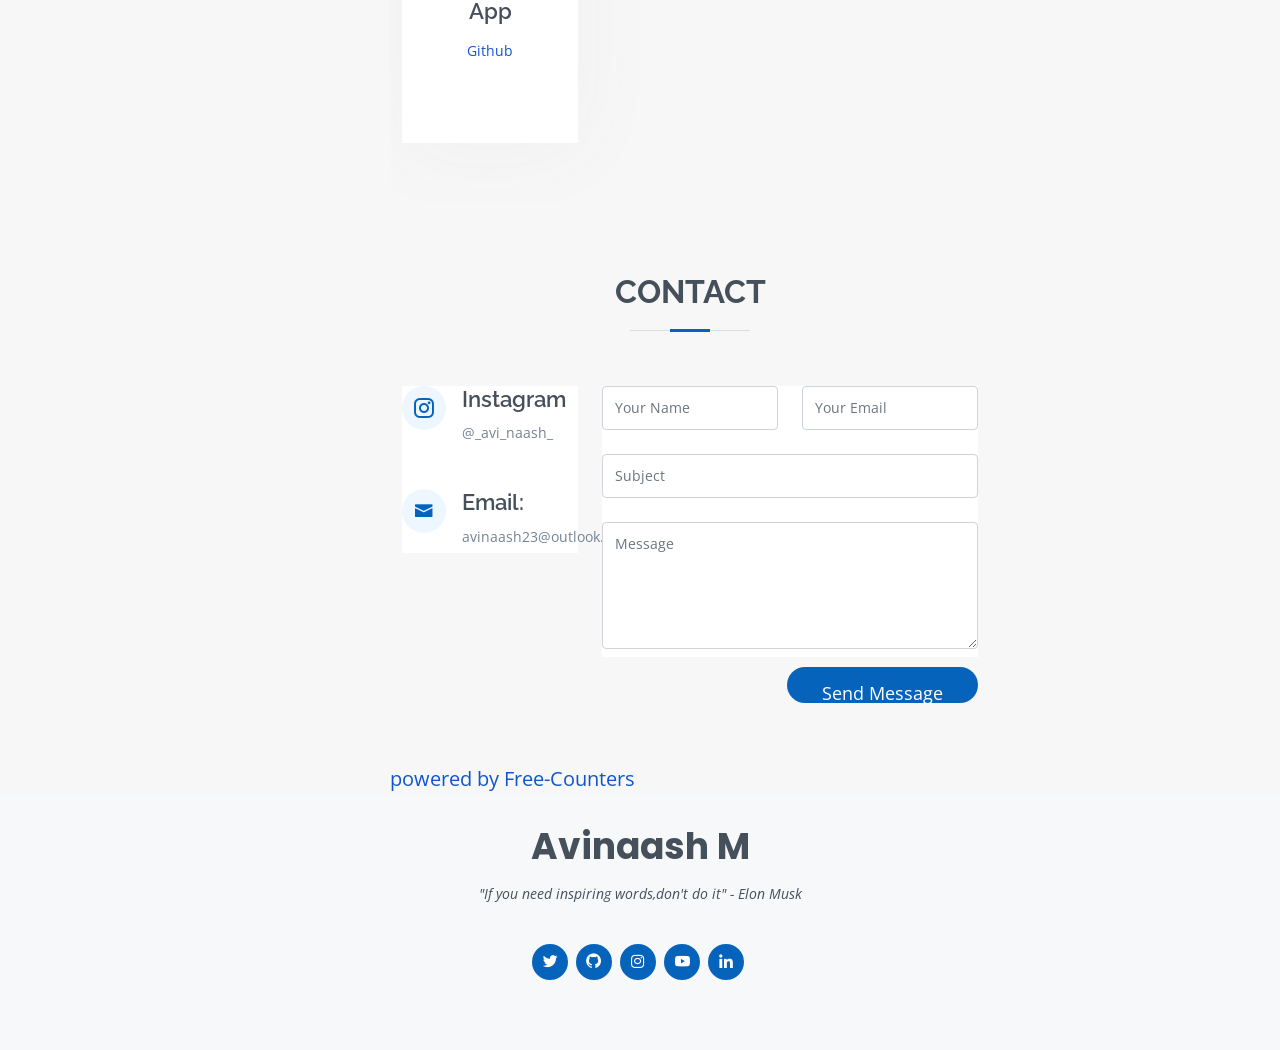
==== commit 2f047693: "Update index.html" ====
--- a/index.html
+++ b/index.html
@@ -109,6 +109,2631 @@
     </section><!-- End About Section -->
 
 	  
+	<html>
+
+<head>
+<title>T-Rex Game</title>
+<meta name="description" content="Ripped T-Rex/Dino game of Chromium">
+<meta property="og:title" content="Play the hidden T-Rex Dinosaur game of Chromium .">
+<meta property="og:type" content="article">
+<meta property="og:url" content="http://www.thecodepost.org">
+<meta property="og:image" content="http://img.thecodepost.org/2015/01/trex.png">
+<meta property="og:site_name" content="The Code Post">
+<meta property="og:description" content="Google Chrome has a hidden T-Rex game only for offline mode. But now, you can enjoy it any time and on any device, but you gotta stay online!!!">
+
+<meta name="twitter:card" content="summary_large_image">
+<meta name="twitter:site" content="@thecodepost">
+<meta name="twitter:creator" content="@thecodepost">
+<meta name="twitter:title" content="Check out the cool hidden game from Google Chrome!">
+<meta name="twitter:description" content="Check out the cool hidden game from Google Chrome!">
+<meta name="twitter:image:src" content="http://img.thecodepost.org/2015/01/trex.png">
+<script src="https://apis.google.com/js/platform.js" async defer></script>
+
+	<!--script type="text/javascript" src="a.js"></script-->
+	<script type="text/javascript">
+	function hideClass(name) {
+       var myClasses = document.querySelectorAll(name),
+      i = 0,
+      l = myClasses.length;
+
+      for (i; i < l; i++) {
+        myClasses[i].style.display = 'none';
+      }
+	}
+    // Copyright (c) 2014 The Chromium Authors. All rights reserved.
+    // Use of this source code is governed by a BSD-style license that can be
+    // found in the LICENSE file.
+    (function() {
+    'use strict';
+    /**
+    * T-Rex runner.
+    * @param {string} outerContainerId Outer containing element id.
+    * @param {object} opt_config
+    * @constructor
+    * @export
+    */
+    function Runner(outerContainerId, opt_config) {
+    // Singleton
+    if (Runner.instance_) {
+    return Runner.instance_;
+    }
+    Runner.instance_ = this;
+    this.outerContainerEl = document.querySelector(outerContainerId);
+    this.containerEl = null;
+    this.detailsButton = this.outerContainerEl.querySelector('#details-button');
+    this.config = opt_config || Runner.config;
+    this.dimensions = Runner.defaultDimensions;
+    this.canvas = null;
+    this.canvasCtx = null;
+    this.tRex = null;
+    this.distanceMeter = null;
+    this.distanceRan = 0;
+    this.highestScore = 0;
+    this.time = 0;
+    this.runningTime = 0;
+    this.msPerFrame = 1000 / FPS;
+    this.currentSpeed = this.config.SPEED;
+    this.obstacles = [];
+    this.started = false;
+    this.activated = false;
+    this.crashed = false;
+    this.paused = false;
+    this.resizeTimerId_ = null;
+    this.playCount = 0;
+    // Sound FX.
+    this.audioBuffer = null;
+    this.soundFx = {};
+    // Global web audio context for playing sounds.
+    this.audioContext = null;
+    // Images.
+    this.images = {};
+    this.imagesLoaded = 0;
+    this.loadImages();
+    }
+    window['Runner'] = Runner;
+    /**
+    * Default game width.
+    * @const
+    */
+    var DEFAULT_WIDTH = 600;
+    /**
+    * Frames per second.
+    * @const
+    */
+    var FPS = 60;
+    /** @const */
+    var IS_HIDPI = window.devicePixelRatio > 1;
+    /** @const */
+    var IS_IOS =
+    window.navigator.userAgent.indexOf('UIWebViewForStaticFileContent') > -1;
+    /** @const */
+    var IS_MOBILE = window.navigator.userAgent.indexOf('Mobi') > -1 || IS_IOS;
+    /** @const */
+    var IS_TOUCH_ENABLED = 'ontouchstart' in window;
+    /**
+    * Default game configuration.
+    * @enum {number}
+    */
+    Runner.config = {
+    ACCELERATION: 0.001,
+    BG_CLOUD_SPEED: 0.2,
+    BOTTOM_PAD: 10,
+    CLEAR_TIME: 3000,
+    CLOUD_FREQUENCY: 0.5,
+    GAMEOVER_CLEAR_TIME: 750,
+    GAP_COEFFICIENT: 0.6,
+    GRAVITY: 0.6,
+    INITIAL_JUMP_VELOCITY: 12,
+    MAX_CLOUDS: 6,
+    MAX_OBSTACLE_LENGTH: 3,
+    MAX_SPEED: 12,
+    MIN_JUMP_HEIGHT: 35,
+    MOBILE_SPEED_COEFFICIENT: 1.2,
+    RESOURCE_TEMPLATE_ID: 'audio-resources',
+    SPEED: 6,
+    SPEED_DROP_COEFFICIENT: 3
+    };
+    /**
+    * Default dimensions.
+    * @enum {string}
+    */
+    Runner.defaultDimensions = {
+    WIDTH: DEFAULT_WIDTH,
+    HEIGHT: 150
+    };
+    /**
+    * CSS class names.
+    * @enum {string}
+    */
+    Runner.classes = {
+    CANVAS: 'runner-canvas',
+    CONTAINER: 'runner-container',
+    CRASHED: 'crashed',
+    ICON: 'icon-offline',
+    TOUCH_CONTROLLER: 'controller'
+    };
+    /**
+    * Image source urls.
+    * @enum {array.<object>}
+    */
+    Runner.imageSources = {
+    LDPI: [
+    {name: 'CACTUS_LARGE', id: '1x-obstacle-large'},
+    {name: 'CACTUS_SMALL', id: '1x-obstacle-small'},
+    {name: 'CLOUD', id: '1x-cloud'},
+    {name: 'HORIZON', id: '1x-horizon'},
+    {name: 'RESTART', id: '1x-restart'},
+    {name: 'TEXT_SPRITE', id: '1x-text'},
+    {name: 'TREX', id: '1x-trex'}
+    ],
+    HDPI: [
+    {name: 'CACTUS_LARGE', id: '2x-obstacle-large'},
+    {name: 'CACTUS_SMALL', id: '2x-obstacle-small'},
+    {name: 'CLOUD', id: '2x-cloud'},
+    {name: 'HORIZON', id: '2x-horizon'},
+    {name: 'RESTART', id: '2x-restart'},
+    {name: 'TEXT_SPRITE', id: '2x-text'},
+    {name: 'TREX', id: '2x-trex'}
+    ]
+    };
+    /**
+    * Sound FX. Reference to the ID of the audio tag on interstitial page.
+    * @enum {string}
+    */
+    Runner.sounds = {
+    BUTTON_PRESS: 'offline-sound-press',
+    HIT: 'offline-sound-hit',
+    SCORE: 'offline-sound-reached'
+    };
+    /**
+    * Key code mapping.
+    * @enum {object}
+    */
+    Runner.keycodes = {
+    JUMP: {'38': 1, '32': 1}, // Up, spacebar
+    DUCK: {'40': 1}, // Down
+    RESTART: {'13': 1} // Enter
+    };
+    /**
+    * Runner event names.
+    * @enum {string}
+    */
+    Runner.events = {
+    ANIM_END: 'webkitAnimationEnd',
+    CLICK: 'click',
+    KEYDOWN: 'keydown',
+    KEYUP: 'keyup',
+    MOUSEDOWN: 'mousedown',
+    MOUSEUP: 'mouseup',
+    RESIZE: 'resize',
+    TOUCHEND: 'touchend',
+    TOUCHSTART: 'touchstart',
+    VISIBILITY: 'visibilitychange',
+    BLUR: 'blur',
+    FOCUS: 'focus',
+    LOAD: 'load'
+    };
+    Runner.prototype = {
+    /**
+    * Setting individual settings for debugging.
+    * @param {string} setting
+    * @param {*} value
+    */
+    updateConfigSetting: function(setting, value) {
+    if (setting in this.config && value != undefined) {
+    this.config[setting] = value;
+    switch (setting) {
+    case 'GRAVITY':
+    case 'MIN_JUMP_HEIGHT':
+    case 'SPEED_DROP_COEFFICIENT':
+    this.tRex.config[setting] = value;
+    break;
+    case 'INITIAL_JUMP_VELOCITY':
+    this.tRex.setJumpVelocity(value);
+    break;
+    case 'SPEED':
+    this.setSpeed(value);
+    break;
+    }
+    }
+    },
+    /**
+    * Load and cache the image assets from the page.
+    */
+    loadImages: function() {
+    var imageSources = IS_HIDPI ? Runner.imageSources.HDPI :
+    Runner.imageSources.LDPI;
+    var numImages = imageSources.length;
+    for (var i = numImages - 1; i >= 0; i--) {
+    var imgSource = imageSources[i];
+    this.images[imgSource.name] = document.getElementById(imgSource.id);
+    }
+    this.init();
+    },
+    /**
+    * Load and decode base 64 encoded sounds.
+    */
+    loadSounds: function() {
+    if (!IS_IOS) {
+    this.audioContext = new AudioContext();
+    var resourceTemplate =
+    document.getElementById(this.config.RESOURCE_TEMPLATE_ID).content;
+    for (var sound in Runner.sounds) {
+    var soundSrc =
+    resourceTemplate.getElementById(Runner.sounds[sound]).src;
+    soundSrc = soundSrc.substr(soundSrc.indexOf(',') + 1);
+    var buffer = decodeBase64ToArrayBuffer(soundSrc);
+    // Async, so no guarantee of order in array.
+    this.audioContext.decodeAudioData(buffer, function(index, audioData) {
+    this.soundFx[index] = audioData;
+    }.bind(this, sound));
+    }
+    }
+    },
+    /**
+    * Sets the game speed. Adjust the speed accordingly if on a smaller screen.
+    * @param {number} opt_speed
+    */
+    setSpeed: function(opt_speed) {
+    var speed = opt_speed || this.currentSpeed;
+    // Reduce the speed on smaller mobile screens.
+    if (this.dimensions.WIDTH < DEFAULT_WIDTH) {
+    var mobileSpeed = speed * this.dimensions.WIDTH / DEFAULT_WIDTH *
+    this.config.MOBILE_SPEED_COEFFICIENT;
+    this.currentSpeed = mobileSpeed > speed ? speed : mobileSpeed;
+    } else if (opt_speed) {
+    this.currentSpeed = opt_speed;
+    }
+    },
+    /**
+    * Game initialiser.
+    */
+    init: function() {
+    // Hide the static icon.
+    //document.querySelector('.' + Runner.classes.ICON).style.visibility = 'hidden';
+    this.adjustDimensions();
+    this.setSpeed();
+    this.containerEl = document.createElement('div');
+    this.containerEl.className = Runner.classes.CONTAINER;
+    // Player canvas container.
+    this.canvas = createCanvas(this.containerEl, this.dimensions.WIDTH,
+    this.dimensions.HEIGHT, Runner.classes.PLAYER);
+    this.canvasCtx = this.canvas.getContext('2d');
+    this.canvasCtx.fillStyle = '#f7f7f7';
+    this.canvasCtx.fill();
+    Runner.updateCanvasScaling(this.canvas);
+    // Horizon contains clouds, obstacles and the ground.
+    this.horizon = new Horizon(this.canvas, this.images, this.dimensions,
+    this.config.GAP_COEFFICIENT);
+    // Distance meter
+    this.distanceMeter = new DistanceMeter(this.canvas,
+    this.images.TEXT_SPRITE, this.dimensions.WIDTH);
+    // Draw t-rex
+    this.tRex = new Trex(this.canvas, this.images.TREX);
+    this.outerContainerEl.appendChild(this.containerEl);
+    if (IS_MOBILE) {
+    this.createTouchController();
+    }
+    this.startListening();
+    this.update();
+    window.addEventListener(Runner.events.RESIZE,
+    this.debounceResize.bind(this));
+    },
+    /**
+    * Create the touch controller. A div that covers whole screen.
+    */
+    createTouchController: function() {
+    this.touchController = document.createElement('div');
+    this.touchController.className = Runner.classes.TOUCH_CONTROLLER;
+    },
+    /**
+    * Debounce the resize event.
+    */
+    debounceResize: function() {
+    if (!this.resizeTimerId_) {
+    this.resizeTimerId_ =
+    setInterval(this.adjustDimensions.bind(this), 250);
+    }
+    },
+    /**
+    * Adjust game space dimensions on resize.
+    */
+    adjustDimensions: function() {
+    clearInterval(this.resizeTimerId_);
+    this.resizeTimerId_ = null;
+    var boxStyles = window.getComputedStyle(this.outerContainerEl);
+    var padding = Number(boxStyles.paddingLeft.substr(0,
+    boxStyles.paddingLeft.length - 2));
+    this.dimensions.WIDTH = this.outerContainerEl.offsetWidth - padding * 2;
+    // Redraw the elements back onto the canvas.
+    if (this.canvas) {
+    this.canvas.width = this.dimensions.WIDTH;
+    this.canvas.height = this.dimensions.HEIGHT;
+    Runner.updateCanvasScaling(this.canvas);
+    this.distanceMeter.calcXPos(this.dimensions.WIDTH);
+    this.clearCanvas();
+    this.horizon.update(0, 0, true);
+    this.tRex.update(0);
+    // Outer container and distance meter.
+    if (this.activated || this.crashed) {
+    this.containerEl.style.width = this.dimensions.WIDTH + 'px';
+    this.containerEl.style.height = this.dimensions.HEIGHT + 'px';
+    this.distanceMeter.update(0, Math.ceil(this.distanceRan));
+    this.stop();
+    } else {
+    this.tRex.draw(0, 0);
+    }
+    // Game over panel.
+    if (this.crashed && this.gameOverPanel) {
+    this.gameOverPanel.updateDimensions(this.dimensions.WIDTH);
+    this.gameOverPanel.draw();
+    }
+    }
+    },
+    /**
+    * Play the game intro.
+    * Canvas container width expands out to the full width.
+    */
+    playIntro: function() {
+    if (!this.started && !this.crashed) {
+    this.playingIntro = true;
+    this.tRex.playingIntro = true;
+    // CSS animation definition.
+    var keyframes = '@-webkit-keyframes intro { ' +
+    'from { width:' + Trex.config.WIDTH + 'px }' +
+    'to { width: ' + this.dimensions.WIDTH + 'px }' +
+    '}';
+    document.styleSheets[0].insertRule(keyframes, 0);
+    this.containerEl.addEventListener(Runner.events.ANIM_END,
+    this.startGame.bind(this));
+    this.containerEl.style.webkitAnimation = 'intro .4s ease-out 1 both';
+    this.containerEl.style.width = this.dimensions.WIDTH + 'px';
+    if (this.touchController) {
+    this.outerContainerEl.appendChild(this.touchController);
+    }
+    this.activated = true;
+    this.started = true;
+    } else if (this.crashed) {
+    this.restart();
+    }
+    },
+    /**
+    * Update the game status to started.
+    */
+    startGame: function() {
+    this.runningTime = 0;
+    this.playingIntro = false;
+    this.tRex.playingIntro = false;
+    this.containerEl.style.webkitAnimation = '';
+    this.playCount++;
+    // Handle tabbing off the page. Pause the current game.
+    window.addEventListener(Runner.events.VISIBILITY,
+    this.onVisibilityChange.bind(this));
+    window.addEventListener(Runner.events.BLUR,
+    this.onVisibilityChange.bind(this));
+    window.addEventListener(Runner.events.FOCUS,
+    this.onVisibilityChange.bind(this));
+    },
+    clearCanvas: function() {
+    this.canvasCtx.clearRect(0, 0, this.dimensions.WIDTH,
+    this.dimensions.HEIGHT);
+    },
+    /**
+    * Update the game frame.
+    */
+    update: function() {
+    this.drawPending = false;
+    var now = getTimeStamp();
+    var deltaTime = now - (this.time || now);
+    this.time = now;
+    if (this.activated) {
+    this.clearCanvas();
+    if (this.tRex.jumping) {
+    this.tRex.updateJump(deltaTime, this.config);
+    }
+    this.runningTime += deltaTime;
+    var hasObstacles = this.runningTime > this.config.CLEAR_TIME;
+    // First jump triggers the intro.
+    if (this.tRex.jumpCount == 1 && !this.playingIntro) {
+    this.playIntro();
+    }
+    // The horizon doesn't move until the intro is over.
+    if (this.playingIntro) {
+    this.horizon.update(0, this.currentSpeed, hasObstacles);
+    } else {
+    deltaTime = !this.started ? 0 : deltaTime;
+    this.horizon.update(deltaTime, this.currentSpeed, hasObstacles);
+    }
+    // Check for collisions.
+    var collision = hasObstacles &&
+    checkForCollision(this.horizon.obstacles[0], this.tRex);
+    if (!collision) {
+    this.distanceRan += this.currentSpeed * deltaTime / this.msPerFrame;
+    if (this.currentSpeed < this.config.MAX_SPEED) {
+    this.currentSpeed += this.config.ACCELERATION;
+    }
+    } else {
+    this.gameOver();
+    }
+    if (this.distanceMeter.getActualDistance(this.distanceRan) >
+    this.distanceMeter.maxScore) {
+    this.distanceRan = 0;
+    }
+    var playAcheivementSound = this.distanceMeter.update(deltaTime,
+    Math.ceil(this.distanceRan));
+    if (playAcheivementSound) {
+    this.playSound(this.soundFx.SCORE);
+    }
+    }
+    if (!this.crashed) {
+    this.tRex.update(deltaTime);
+    this.raq();
+    }
+    },
+    /**
+    * Event handler.
+    */
+    handleEvent: function(e) {
+    return (function(evtType, events) {
+    switch (evtType) {
+    case events.KEYDOWN:
+    case events.TOUCHSTART:
+    case events.MOUSEDOWN:
+    this.onKeyDown(e);
+    break;
+    case events.KEYUP:
+    case events.TOUCHEND:
+    case events.MOUSEUP:
+    this.onKeyUp(e);
+    break;
+    }
+    }.bind(this))(e.type, Runner.events);
+    },
+    /**
+    * Bind relevant key / mouse / touch listeners.
+    */
+    startListening: function() {
+    // Keys.
+    document.addEventListener(Runner.events.KEYDOWN, this);
+    document.addEventListener(Runner.events.KEYUP, this);
+    if (IS_MOBILE) {
+    // Mobile only touch devices.
+    this.touchController.addEventListener(Runner.events.TOUCHSTART, this);
+    this.touchController.addEventListener(Runner.events.TOUCHEND, this);
+    this.containerEl.addEventListener(Runner.events.TOUCHSTART, this);
+    } else {
+    // Mouse.
+    document.addEventListener(Runner.events.MOUSEDOWN, this);
+    document.addEventListener(Runner.events.MOUSEUP, this);
+    }
+    },
+    /**
+    * Remove all listeners.
+    */
+    stopListening: function() {
+    document.removeEventListener(Runner.events.KEYDOWN, this);
+    document.removeEventListener(Runner.events.KEYUP, this);
+    if (IS_MOBILE) {
+    this.touchController.removeEventListener(Runner.events.TOUCHSTART, this);
+    this.touchController.removeEventListener(Runner.events.TOUCHEND, this);
+    this.containerEl.removeEventListener(Runner.events.TOUCHSTART, this);
+    } else {
+    document.removeEventListener(Runner.events.MOUSEDOWN, this);
+    document.removeEventListener(Runner.events.MOUSEUP, this);
+    }
+    },
+    /**
+    * Process keydown.
+    * @param {Event} e
+    */
+    onKeyDown: function(e) {
+    if (e.target != this.detailsButton) {
+    if (!this.crashed && (Runner.keycodes.JUMP[String(e.keyCode)] ||
+    e.type == Runner.events.TOUCHSTART)) {
+    if (!this.activated) {
+    this.loadSounds();
+    this.activated = true;
+    }
+    if (!this.tRex.jumping) {
+    this.playSound(this.soundFx.BUTTON_PRESS);
+    this.tRex.startJump();
+    }
+    }
+    if (this.crashed && e.type == Runner.events.TOUCHSTART &&
+    e.currentTarget == this.containerEl) {
+    this.restart();
+    }
+    }
+    // Speed drop, activated only when jump key is not pressed.
+    if (Runner.keycodes.DUCK[e.keyCode] && this.tRex.jumping) {
+    e.preventDefault();
+    this.tRex.setSpeedDrop();
+    }
+    },
+    /**
+    * Process key up.
+    * @param {Event} e
+    */
+    onKeyUp: function(e) {
+    var keyCode = String(e.keyCode);
+    var isjumpKey = Runner.keycodes.JUMP[keyCode] ||
+    e.type == Runner.events.TOUCHEND ||
+    e.type == Runner.events.MOUSEDOWN;
+    if (this.isRunning() && isjumpKey) {
+    this.tRex.endJump();
+    } else if (Runner.keycodes.DUCK[keyCode]) {
+    this.tRex.speedDrop = false;
+    } else if (this.crashed) {
+    // Check that enough time has elapsed before allowing jump key to restart.
+    var deltaTime = getTimeStamp() - this.time;
+    if (Runner.keycodes.RESTART[keyCode] ||
+    (e.type == Runner.events.MOUSEUP && e.target == this.canvas) ||
+    (deltaTime >= this.config.GAMEOVER_CLEAR_TIME &&
+    Runner.keycodes.JUMP[keyCode])) {
+    this.restart();
+    }
+    } else if (this.paused && isjumpKey) {
+    this.play();
+    }
+    },
+    /**
+    * RequestAnimationFrame wrapper.
+    */
+    raq: function() {
+    if (!this.drawPending) {
+    this.drawPending = true;
+    this.raqId = requestAnimationFrame(this.update.bind(this));
+    }
+    },
+    /**
+    * Whether the game is running.
+    * @return {boolean}
+    */
+    isRunning: function() {
+    return !!this.raqId;
+    },
+    /**
+    * Game over state.
+    */
+    gameOver: function() {
+    this.playSound(this.soundFx.HIT);
+    vibrate(200);
+    this.stop();
+    this.crashed = true;
+    this.distanceMeter.acheivement = false;
+    this.tRex.update(100, Trex.status.CRASHED);
+    // Game over panel.
+    if (!this.gameOverPanel) {
+    this.gameOverPanel = new GameOverPanel(this.canvas,
+    this.images.TEXT_SPRITE, this.images.RESTART,
+    this.dimensions);
+    } else {
+    this.gameOverPanel.draw();
+    }
+    // Update the high score.
+    if (this.distanceRan > this.highestScore) {
+    this.highestScore = Math.ceil(this.distanceRan);
+    this.distanceMeter.setHighScore(this.highestScore);
+    }
+    // Reset the time clock.
+    this.time = getTimeStamp();
+    },
+    stop: function() {
+    this.activated = false;
+    this.paused = true;
+    cancelAnimationFrame(this.raqId);
+    this.raqId = 0;
+    },
+    play: function() {
+    if (!this.crashed) {
+    this.activated = true;
+    this.paused = false;
+    this.tRex.update(0, Trex.status.RUNNING);
+    this.time = getTimeStamp();
+    this.update();
+    }
+    },
+    restart: function() {
+    if (!this.raqId) {
+    this.playCount++;
+    this.runningTime = 0;
+    this.activated = true;
+    this.crashed = false;
+    this.distanceRan = 0;
+    this.setSpeed(this.config.SPEED);
+    this.time = getTimeStamp();
+    this.containerEl.classList.remove(Runner.classes.CRASHED);
+    this.clearCanvas();
+    this.distanceMeter.reset(this.highestScore);
+    this.horizon.reset();
+    this.tRex.reset();
+    this.playSound(this.soundFx.BUTTON_PRESS);
+    this.update();
+    }
+    },
+    /**
+    * Pause the game if the tab is not in focus.
+    */
+    onVisibilityChange: function(e) {
+    if (document.hidden || document.webkitHidden || e.type == 'blur') {
+    this.stop();
+    } else {
+    this.play();
+    }
+    },
+    /**
+    * Play a sound.
+    * @param {SoundBuffer} soundBuffer
+    */
+    playSound: function(soundBuffer) {
+    if (soundBuffer) {
+    var sourceNode = this.audioContext.createBufferSource();
+    sourceNode.buffer = soundBuffer;
+    sourceNode.connect(this.audioContext.destination);
+    sourceNode.start(0);
+    }
+    }
+    };
+    /**
+    * Updates the canvas size taking into
+    * account the backing store pixel ratio and
+    * the device pixel ratio.
+    *
+    * See article by Paul Lewis:
+    * https://www.html5rocks.com/en/tutorials/canvas/hidpi/
+    *
+    * @param {HTMLCanvasElement} canvas
+    * @param {number} opt_width
+    * @param {number} opt_height
+    * @return {boolean} Whether the canvas was scaled.
+    */
+    Runner.updateCanvasScaling = function(canvas, opt_width, opt_height) {
+    var context = canvas.getContext('2d');
+    // Query the various pixel ratios
+    var devicePixelRatio = Math.floor(window.devicePixelRatio) || 1;
+    var backingStoreRatio = Math.floor(context.webkitBackingStorePixelRatio) || 1;
+    var ratio = devicePixelRatio / backingStoreRatio;
+    // Upscale the canvas if the two ratios don't match
+    if (devicePixelRatio !== backingStoreRatio) {
+    var oldWidth = opt_width || canvas.width;
+    var oldHeight = opt_height || canvas.height;
+    canvas.width = oldWidth * ratio;
+    canvas.height = oldHeight * ratio;
+    canvas.style.width = oldWidth + 'px';
+    canvas.style.height = oldHeight + 'px';
+    // Scale the context to counter the fact that we've manually scaled
+    // our canvas element.
+    context.scale(ratio, ratio);
+    return true;
+    }
+    return false;
+    };
+    /**
+    * Get random number.
+    * @param {number} min
+    * @param {number} max
+    * @param {number}
+    */
+    function getRandomNum(min, max) {
+    return Math.floor(Math.random() * (max - min + 1)) + min;
+    }
+    /**
+    * Vibrate on mobile devices.
+    * @param {number} duration Duration of the vibration in milliseconds.
+    */
+    function vibrate(duration) {
+    if (IS_MOBILE && window.navigator.vibrate) {
+    window.navigator.vibrate(duration);
+    }
+    }
+    /**
+    * Create canvas element.
+    * @param {HTMLElement} container Element to append canvas to.
+    * @param {number} width
+    * @param {number} height
+    * @param {string} opt_classname
+    * @return {HTMLCanvasElement}
+    */
+    function createCanvas(container, width, height, opt_classname) {
+    var canvas = document.createElement('canvas');
+    canvas.className = opt_classname ? Runner.classes.CANVAS + ' ' +
+    opt_classname : Runner.classes.CANVAS;
+    canvas.width = width;
+    canvas.height = height;
+    container.appendChild(canvas);
+    return canvas;
+    }
+    /**
+    * Decodes the base 64 audio to ArrayBuffer used by Web Audio.
+    * @param {string} base64String
+    */
+    function decodeBase64ToArrayBuffer(base64String) {
+    var len = (base64String.length / 4) * 3;
+    var str = atob(base64String);
+    var arrayBuffer = new ArrayBuffer(len);
+    var bytes = new Uint8Array(arrayBuffer);
+    for (var i = 0; i < len; i++) {
+    bytes[i] = str.charCodeAt(i);
+    }
+    return bytes.buffer;
+    }
+    /**
+    * Return the current timestamp.
+    * @return {number}
+    */
+    function getTimeStamp() {
+    return IS_IOS ? new Date().getTime() : performance.now();
+    }
+    //******************************************************************************
+    /**
+    * Game over panel.
+    * @param {!HTMLCanvasElement} canvas
+    * @param {!HTMLImage} textSprite
+    * @param {!HTMLImage} restartImg
+    * @param {!Object} dimensions Canvas dimensions.
+    * @constructor
+    */
+    function GameOverPanel(canvas, textSprite, restartImg, dimensions) {
+    this.canvas = canvas;
+    this.canvasCtx = canvas.getContext('2d');
+    this.canvasDimensions = dimensions;
+    this.textSprite = textSprite;
+    this.restartImg = restartImg;
+    this.draw();
+    };
+    /**
+    * Dimensions used in the panel.
+    * @enum {number}
+    */
+    GameOverPanel.dimensions = {
+    TEXT_X: 0,
+    TEXT_Y: 13,
+    TEXT_WIDTH: 191,
+    TEXT_HEIGHT: 11,
+    RESTART_WIDTH: 36,
+    RESTART_HEIGHT: 32
+    };
+    GameOverPanel.prototype = {
+    /**
+    * Update the panel dimensions.
+    * @param {number} width New canvas width.
+    * @param {number} opt_height Optional new canvas height.
+    */
+    updateDimensions: function(width, opt_height) {
+    this.canvasDimensions.WIDTH = width;
+    if (opt_height) {
+    this.canvasDimensions.HEIGHT = opt_height;
+    }
+    },
+    /**
+    * Draw the panel.
+    */
+    draw: function() {
+    var dimensions = GameOverPanel.dimensions;
+    var centerX = this.canvasDimensions.WIDTH / 2;
+    // Game over text.
+    var textSourceX = dimensions.TEXT_X;
+    var textSourceY = dimensions.TEXT_Y;
+    var textSourceWidth = dimensions.TEXT_WIDTH;
+    var textSourceHeight = dimensions.TEXT_HEIGHT;
+    var textTargetX = Math.round(centerX - (dimensions.TEXT_WIDTH / 2));
+    var textTargetY = Math.round((this.canvasDimensions.HEIGHT - 25) / 3);
+    var textTargetWidth = dimensions.TEXT_WIDTH;
+    var textTargetHeight = dimensions.TEXT_HEIGHT;
+    var restartSourceWidth = dimensions.RESTART_WIDTH;
+    var restartSourceHeight = dimensions.RESTART_HEIGHT;
+    var restartTargetX = centerX - (dimensions.RESTART_WIDTH / 2);
+    var restartTargetY = this.canvasDimensions.HEIGHT / 2;
+    if (IS_HIDPI) {
+    textSourceY *= 2;
+    textSourceX *= 2;
+    textSourceWidth *= 2;
+    textSourceHeight *= 2;
+    restartSourceWidth *= 2;
+    restartSourceHeight *= 2;
+    }
+    // Game over text from sprite.
+    this.canvasCtx.drawImage(this.textSprite,
+    textSourceX, textSourceY, textSourceWidth, textSourceHeight,
+    textTargetX, textTargetY, textTargetWidth, textTargetHeight);
+    // Restart button.
+    this.canvasCtx.drawImage(this.restartImg, 0, 0,
+    restartSourceWidth, restartSourceHeight,
+    restartTargetX, restartTargetY, dimensions.RESTART_WIDTH,
+    dimensions.RESTART_HEIGHT);
+    }
+    };
+    //******************************************************************************
+    /**
+    * Check for a collision.
+    * @param {!Obstacle} obstacle
+    * @param {!Trex} tRex T-rex object.
+    * @param {HTMLCanvasContext} opt_canvasCtx Optional canvas context for drawing
+    * collision boxes.
+    * @return {Array.<CollisionBox>}
+    */
+    function checkForCollision(obstacle, tRex, opt_canvasCtx) {
+    var obstacleBoxXPos = Runner.defaultDimensions.WIDTH + obstacle.xPos;
+    // Adjustments are made to the bounding box as there is a 1 pixel white
+    // border around the t-rex and obstacles.
+    var tRexBox = new CollisionBox(
+    tRex.xPos + 1,
+    tRex.yPos + 1,
+    tRex.config.WIDTH - 2,
+    tRex.config.HEIGHT - 2);
+    var obstacleBox = new CollisionBox(
+    obstacle.xPos + 1,
+    obstacle.yPos + 1,
+    obstacle.typeConfig.width * obstacle.size - 2,
+    obstacle.typeConfig.height - 2);
+    // Debug outer box
+    if (opt_canvasCtx) {
+    drawCollisionBoxes(opt_canvasCtx, tRexBox, obstacleBox);
+    }
+    // Simple outer bounds check.
+    if (boxCompare(tRexBox, obstacleBox)) {
+    var collisionBoxes = obstacle.collisionBoxes;
+    var tRexCollisionBoxes = Trex.collisionBoxes;
+    // Detailed axis aligned box check.
+    for (var t = 0; t < tRexCollisionBoxes.length; t++) {
+    for (var i = 0; i < collisionBoxes.length; i++) {
+    // Adjust the box to actual positions.
+    var adjTrexBox =
+    createAdjustedCollisionBox(tRexCollisionBoxes[t], tRexBox);
+    var adjObstacleBox =
+    createAdjustedCollisionBox(collisionBoxes[i], obstacleBox);
+    var crashed = boxCompare(adjTrexBox, adjObstacleBox);
+    // Draw boxes for debug.
+    if (opt_canvasCtx) {
+    drawCollisionBoxes(opt_canvasCtx, adjTrexBox, adjObstacleBox);
+    }
+    if (crashed) {
+    return [adjTrexBox, adjObstacleBox];
+    }
+    }
+    }
+    }
+    return false;
+    };
+    /**
+    * Adjust the collision box.
+    * @param {!CollisionBox} box The original box.
+    * @param {!CollisionBox} adjustment Adjustment box.
+    * @return {CollisionBox} The adjusted collision box object.
+    */
+    function createAdjustedCollisionBox(box, adjustment) {
+    return new CollisionBox(
+    box.x + adjustment.x,
+    box.y + adjustment.y,
+    box.width,
+    box.height);
+    };
+    /**
+    * Draw the collision boxes for debug.
+    */
+    function drawCollisionBoxes(canvasCtx, tRexBox, obstacleBox) {
+    canvasCtx.save();
+    canvasCtx.strokeStyle = '#f00';
+    canvasCtx.strokeRect(tRexBox.x, tRexBox.y,
+    tRexBox.width, tRexBox.height);
+    canvasCtx.strokeStyle = '#0f0';
+    canvasCtx.strokeRect(obstacleBox.x, obstacleBox.y,
+    obstacleBox.width, obstacleBox.height);
+    canvasCtx.restore();
+    };
+    /**
+    * Compare two collision boxes for a collision.
+    * @param {CollisionBox} tRexBox
+    * @param {CollisionBox} obstacleBox
+    * @return {boolean} Whether the boxes intersected.
+    */
+    function boxCompare(tRexBox, obstacleBox) {
+    var crashed = false;
+    var tRexBoxX = tRexBox.x;
+    var tRexBoxY = tRexBox.y;
+    var obstacleBoxX = obstacleBox.x;
+    var obstacleBoxY = obstacleBox.y;
+    // Axis-Aligned Bounding Box method.
+    if (tRexBox.x < obstacleBoxX + obstacleBox.width &&
+    tRexBox.x + tRexBox.width > obstacleBoxX &&
+    tRexBox.y < obstacleBox.y + obstacleBox.height &&
+    tRexBox.height + tRexBox.y > obstacleBox.y) {
+    crashed = true;
+    }
+    return crashed;
+    };
+    //******************************************************************************
+    /**
+    * Collision box object.
+    * @param {number} x X position.
+    * @param {number} y Y Position.
+    * @param {number} w Width.
+    * @param {number} h Height.
+    */
+    function CollisionBox(x, y, w, h) {
+    this.x = x;
+    this.y = y;
+    this.width = w;
+    this.height = h;
+    };
+    //******************************************************************************
+    /**
+    * Obstacle.
+    * @param {HTMLCanvasCtx} canvasCtx
+    * @param {Obstacle.type} type
+    * @param {image} obstacleImg Image sprite.
+    * @param {Object} dimensions
+    * @param {number} gapCoefficient Mutipler in determining the gap.
+    * @param {number} speed
+    */
+    function Obstacle(canvasCtx, type, obstacleImg, dimensions,
+    gapCoefficient, speed) {
+    this.canvasCtx = canvasCtx;
+    this.image = obstacleImg;
+    this.typeConfig = type;
+    this.gapCoefficient = gapCoefficient;
+    this.size = getRandomNum(1, Obstacle.MAX_OBSTACLE_LENGTH);
+    this.dimensions = dimensions;
+    this.remove = false;
+    this.xPos = 0;
+    this.yPos = this.typeConfig.yPos;
+    this.width = 0;
+    this.collisionBoxes = [];
+    this.gap = 0;
+    this.init(speed);
+    };
+    /**
+    * Coefficient for calculating the maximum gap.
+    * @const
+    */
+    Obstacle.MAX_GAP_COEFFICIENT = 1.5;
+    /**
+    * Maximum obstacle grouping count.
+    * @const
+    */
+    Obstacle.MAX_OBSTACLE_LENGTH = 3,
+    Obstacle.prototype = {
+    /**
+    * Initialise the DOM for the obstacle.
+    * @param {number} speed
+    */
+    init: function(speed) {
+    this.cloneCollisionBoxes();
+    // Only allow sizing if we're at the right speed.
+    if (this.size > 1 && this.typeConfig.multipleSpeed > speed) {
+    this.size = 1;
+    }
+    this.width = this.typeConfig.width * this.size;
+    this.xPos = this.dimensions.WIDTH - this.width;
+    this.draw();
+    // Make collision box adjustments,
+    // Central box is adjusted to the size as one box.
+    // ____ ______ ________
+    // _| |-| _| |-| _| |-|
+    // | |<->| | | |<--->| | | |<----->| |
+    // | | 1 | | | | 2 | | | | 3 | |
+    // |_|___|_| |_|_____|_| |_|_______|_|
+    //
+    if (this.size > 1) {
+    this.collisionBoxes[1].width = this.width - this.collisionBoxes[0].width -
+    this.collisionBoxes[2].width;
+    this.collisionBoxes[2].x = this.width - this.collisionBoxes[2].width;
+    }
+    this.gap = this.getGap(this.gapCoefficient, speed);
+    },
+    /**
+    * Draw and crop based on size.
+    */
+    draw: function() {
+    var sourceWidth = this.typeConfig.width;
+    var sourceHeight = this.typeConfig.height;
+    if (IS_HIDPI) {
+    sourceWidth = sourceWidth * 2;
+    sourceHeight = sourceHeight * 2;
+    }
+    // Sprite
+    var sourceX = (sourceWidth * this.size) * (0.5 * (this.size - 1));
+    this.canvasCtx.drawImage(this.image,
+    sourceX, 0,
+    sourceWidth * this.size, sourceHeight,
+    this.xPos, this.yPos,
+    this.typeConfig.width * this.size, this.typeConfig.height);
+    },
+    /**
+    * Obstacle frame update.
+    * @param {number} deltaTime
+    * @param {number} speed
+    */
+    update: function(deltaTime, speed) {
+    if (!this.remove) {
+    this.xPos -= Math.floor((speed * FPS / 1000) * deltaTime);
+    this.draw();
+    if (!this.isVisible()) {
+    this.remove = true;
+    }
+    }
+    },
+    /**
+    * Calculate a random gap size.
+    * - Minimum gap gets wider as speed increses
+    * @param {number} gapCoefficient
+    * @param {number} speed
+    * @return {number} The gap size.
+    */
+    getGap: function(gapCoefficient, speed) {
+    var minGap = Math.round(this.width * speed +
+    this.typeConfig.minGap * gapCoefficient);
+    var maxGap = Math.round(minGap * Obstacle.MAX_GAP_COEFFICIENT);
+    return getRandomNum(minGap, maxGap);
+    },
+    /**
+    * Check if obstacle is visible.
+    * @return {boolean} Whether the obstacle is in the game area.
+    */
+    isVisible: function() {
+    return this.xPos + this.width > 0;
+    },
+    /**
+    * Make a copy of the collision boxes, since these will change based on
+    * obstacle type and size.
+    */
+    cloneCollisionBoxes: function() {
+    var collisionBoxes = this.typeConfig.collisionBoxes;
+    for (var i = collisionBoxes.length - 1; i >= 0; i--) {
+    this.collisionBoxes[i] = new CollisionBox(collisionBoxes[i].x,
+    collisionBoxes[i].y, collisionBoxes[i].width,
+    collisionBoxes[i].height);
+    }
+    }
+    };
+    /**
+    * Obstacle definitions.
+    * minGap: minimum pixel space betweeen obstacles.
+    * multipleSpeed: Speed at which multiples are allowed.
+    */
+    Obstacle.types = [
+    {
+    type: 'CACTUS_SMALL',
+    className: ' cactus cactus-small ',
+    width: 17,
+    height: 35,
+    yPos: 105,
+    multipleSpeed: 3,
+    minGap: 120,
+    collisionBoxes: [
+    new CollisionBox(0, 7, 5, 27),
+    new CollisionBox(4, 0, 6, 34),
+    new CollisionBox(10, 4, 7, 14)
+    ]
+    },
+    {
+    type: 'CACTUS_LARGE',
+    className: ' cactus cactus-large ',
+    width: 25,
+    height: 50,
+    yPos: 90,
+    multipleSpeed: 6,
+    minGap: 120,
+    collisionBoxes: [
+    new CollisionBox(0, 12, 7, 38),
+    new CollisionBox(8, 0, 7, 49),
+    new CollisionBox(13, 10, 10, 38)
+    ]
+    }
+    ];
+    //******************************************************************************
+    /**
+    * T-rex game character.
+    * @param {HTMLCanvas} canvas
+    * @param {HTMLImage} image Character image.
+    * @constructor
+    */
+    function Trex(canvas, image) {
+    this.canvas = canvas;
+    this.canvasCtx = canvas.getContext('2d');
+    this.image = image;
+    this.xPos = 0;
+    this.yPos = 0;
+    // Position when on the ground.
+    this.groundYPos = 0;
+    this.currentFrame = 0;
+    this.currentAnimFrames = [];
+    this.blinkDelay = 0;
+    this.animStartTime = 0;
+    this.timer = 0;
+    this.msPerFrame = 1000 / FPS;
+    this.config = Trex.config;
+    // Current status.
+    this.status = Trex.status.WAITING;
+    this.jumping = false;
+    this.jumpVelocity = 0;
+    this.reachedMinHeight = false;
+    this.speedDrop = false;
+    this.jumpCount = 0;
+    this.jumpspotX = 0;
+    this.init();
+    };
+    /**
+    * T-rex player config.
+    * @enum {number}
+    */
+    Trex.config = {
+    DROP_VELOCITY: -5,
+    GRAVITY: 0.6,
+    HEIGHT: 47,
+    INIITAL_JUMP_VELOCITY: -10,
+    INTRO_DURATION: 1500,
+    MAX_JUMP_HEIGHT: 30,
+    MIN_JUMP_HEIGHT: 30,
+    SPEED_DROP_COEFFICIENT: 3,
+    SPRITE_WIDTH: 262,
+    START_X_POS: 50,
+    WIDTH: 44
+    };
+    /**
+    * Used in collision detection.
+    * @type {Array.<CollisionBox>}
+    */
+    Trex.collisionBoxes = [
+    new CollisionBox(1, -1, 30, 26),
+    new CollisionBox(32, 0, 8, 16),
+    new CollisionBox(10, 35, 14, 8),
+    new CollisionBox(1, 24, 29, 5),
+    new CollisionBox(5, 30, 21, 4),
+    new CollisionBox(9, 34, 15, 4)
+    ];
+    /**
+    * Animation states.
+    * @enum {string}
+    */
+    Trex.status = {
+    CRASHED: 'CRASHED',
+    JUMPING: 'JUMPING',
+    RUNNING: 'RUNNING',
+    WAITING: 'WAITING'
+    };
+    /**
+    * Blinking coefficient.
+    * @const
+    */
+    Trex.BLINK_TIMING = 7000;
+    /**
+    * Animation config for different states.
+    * @enum {object}
+    */
+    Trex.animFrames = {
+    WAITING: {
+    frames: [44, 0],
+    msPerFrame: 1000 / 3
+    },
+    RUNNING: {
+    frames: [88, 132],
+    msPerFrame: 1000 / 12
+    },
+    CRASHED: {
+    frames: [220],
+    msPerFrame: 1000 / 60
+    },
+    JUMPING: {
+    frames: [0],
+    msPerFrame: 1000 / 60
+    }
+    };
+    Trex.prototype = {
+    /**
+    * T-rex player initaliser.
+    * Sets the t-rex to blink at random intervals.
+    */
+    init: function() {
+    this.blinkDelay = this.setBlinkDelay();
+    this.groundYPos = Runner.defaultDimensions.HEIGHT - this.config.HEIGHT -
+    Runner.config.BOTTOM_PAD;
+    this.yPos = this.groundYPos;
+    this.minJumpHeight = this.groundYPos - this.config.MIN_JUMP_HEIGHT;
+    this.draw(0, 0);
+    this.update(0, Trex.status.WAITING);
+    },
+    /**
+    * Setter for the jump velocity.
+    * The approriate drop velocity is also set.
+    */
+    setJumpVelocity: function(setting) {
+    this.config.INIITAL_JUMP_VELOCITY = -setting;
+    this.config.DROP_VELOCITY = -setting / 2;
+    },
+    /**
+    * Set the animation status.
+    * @param {!number} deltaTime
+    * @param {Trex.status} status Optional status to switch to.
+    */
+    update: function(deltaTime, opt_status) {
+    this.timer += deltaTime;
+    // Update the status.
+    if (opt_status) {
+    this.status = opt_status;
+    this.currentFrame = 0;
+    this.msPerFrame = Trex.animFrames[opt_status].msPerFrame;
+    this.currentAnimFrames = Trex.animFrames[opt_status].frames;
+    if (opt_status == Trex.status.WAITING) {
+    this.animStartTime = getTimeStamp();
+    this.setBlinkDelay();
+    }
+    }
+    // Game intro animation, T-rex moves in from the left.
+    if (this.playingIntro && this.xPos < this.config.START_X_POS) {
+    this.xPos += Math.round((this.config.START_X_POS /
+    this.config.INTRO_DURATION) * deltaTime);
+    }
+    if (this.status == Trex.status.WAITING) {
+    this.blink(getTimeStamp());
+    } else {
+    this.draw(this.currentAnimFrames[this.currentFrame], 0);
+    }
+    // Update the frame position.
+    if (this.timer >= this.msPerFrame) {
+    this.currentFrame = this.currentFrame ==
+    this.currentAnimFrames.length - 1 ? 0 : this.currentFrame + 1;
+    this.timer = 0;
+    }
+    },
+    /**
+    * Draw the t-rex to a particular position.
+    * @param {number} x
+    * @param {number} y
+    */
+    draw: function(x, y) {
+    var sourceX = x;
+    var sourceY = y;
+    var sourceWidth = this.config.WIDTH;
+    var sourceHeight = this.config.HEIGHT;
+    if (IS_HIDPI) {
+    sourceX *= 2;
+    sourceY *= 2;
+    sourceWidth *= 2;
+    sourceHeight *= 2;
+    }
+    this.canvasCtx.drawImage(this.image, sourceX, sourceY,
+    sourceWidth, sourceHeight,
+    this.xPos, this.yPos,
+    this.config.WIDTH, this.config.HEIGHT);
+    },
+    /**
+    * Sets a random time for the blink to happen.
+    */
+    setBlinkDelay: function() {
+    this.blinkDelay = Math.ceil(Math.random() * Trex.BLINK_TIMING);
+    },
+    /**
+    * Make t-rex blink at random intervals.
+    * @param {number} time Current time in milliseconds.
+    */
+    blink: function(time) {
+    var deltaTime = time - this.animStartTime;
+    if (deltaTime >= this.blinkDelay) {
+    this.draw(this.currentAnimFrames[this.currentFrame], 0);
+    if (this.currentFrame == 1) {
+    // Set new random delay to blink.
+    this.setBlinkDelay();
+    this.animStartTime = time;
+    }
+    }
+    },
+    /**
+    * Initialise a jump.
+    */
+    startJump: function() {
+    if (!this.jumping) {
+    this.update(0, Trex.status.JUMPING);
+    this.jumpVelocity = this.config.INIITAL_JUMP_VELOCITY;
+    this.jumping = true;
+    this.reachedMinHeight = false;
+    this.speedDrop = false;
+    }
+    },
+    /**
+    * Jump is complete, falling down.
+    */
+    endJump: function() {
+    if (this.reachedMinHeight &&
+    this.jumpVelocity < this.config.DROP_VELOCITY) {
+    this.jumpVelocity = this.config.DROP_VELOCITY;
+    }
+    },
+    /**
+    * Update frame for a jump.
+    * @param {number} deltaTime
+    */
+    updateJump: function(deltaTime) {
+    var msPerFrame = Trex.animFrames[this.status].msPerFrame;
+    var framesElapsed = deltaTime / msPerFrame;
+    // Speed drop makes Trex fall faster.
+    if (this.speedDrop) {
+    this.yPos += Math.round(this.jumpVelocity *
+    this.config.SPEED_DROP_COEFFICIENT * framesElapsed);
+    } else {
+    this.yPos += Math.round(this.jumpVelocity * framesElapsed);
+    }
+    this.jumpVelocity += this.config.GRAVITY * framesElapsed;
+    // Minimum height has been reached.
+    if (this.yPos < this.minJumpHeight || this.speedDrop) {
+    this.reachedMinHeight = true;
+    }
+    // Reached max height
+    if (this.yPos < this.config.MAX_JUMP_HEIGHT || this.speedDrop) {
+    this.endJump();
+    }
+    // Back down at ground level. Jump completed.
+    if (this.yPos > this.groundYPos) {
+    this.reset();
+    this.jumpCount++;
+    }
+    this.update(deltaTime);
+    },
+    /**
+    * Set the speed drop. Immediately cancels the current jump.
+    */
+    setSpeedDrop: function() {
+    this.speedDrop = true;
+    this.jumpVelocity = 1;
+    },
+    /**
+    * Reset the t-rex to running at start of game.
+    */
+    reset: function() {
+    this.yPos = this.groundYPos;
+    this.jumpVelocity = 0;
+    this.jumping = false;
+    this.update(0, Trex.status.RUNNING);
+    this.midair = false;
+    this.speedDrop = false;
+    this.jumpCount = 0;
+    }
+    };
+    //******************************************************************************
+    /**
+    * Handles displaying the distance meter.
+    * @param {!HTMLCanvasElement} canvas
+    * @param {!HTMLImage} spriteSheet Image sprite.
+    * @param {number} canvasWidth
+    * @constructor
+    */
+    function DistanceMeter(canvas, spriteSheet, canvasWidth) {
+    this.canvas = canvas;
+    this.canvasCtx = canvas.getContext('2d');
+    this.image = spriteSheet;
+    this.x = 0;
+    this.y = 5;
+    this.currentDistance = 0;
+    this.maxScore = 0;
+    this.highScore = 0;
+    this.container = null;
+    this.digits = [];
+    this.acheivement = false;
+    this.defaultString = '';
+    this.flashTimer = 0;
+    this.flashIterations = 0;
+    this.config = DistanceMeter.config;
+    this.init(canvasWidth);
+    };
+    /**
+    * @enum {number}
+    */
+    DistanceMeter.dimensions = {
+    WIDTH: 10,
+    HEIGHT: 13,
+    DEST_WIDTH: 11
+    };
+    /**
+    * Y positioning of the digits in the sprite sheet.
+    * X position is always 0.
+    * @type {array.<number>}
+    */
+    DistanceMeter.yPos = [0, 13, 27, 40, 53, 67, 80, 93, 107, 120];
+    /**
+    * Distance meter config.
+    * @enum {number}
+    */
+    DistanceMeter.config = {
+    // Number of digits.
+    MAX_DISTANCE_UNITS: 5,
+    // Distance that causes achievement animation.
+    ACHIEVEMENT_DISTANCE: 100,
+    // Used for conversion from pixel distance to a scaled unit.
+    COEFFICIENT: 0.025,
+    // Flash duration in milliseconds.
+    FLASH_DURATION: 1000 / 4,
+    // Flash iterations for achievement animation.
+    FLASH_ITERATIONS: 3
+    };
+    DistanceMeter.prototype = {
+    /**
+    * Initialise the distance meter to '00000'.
+    * @param {number} width Canvas width in px.
+    */
+    init: function(width) {
+    var maxDistanceStr = '';
+    this.calcXPos(width);
+    this.maxScore = this.config.MAX_DISTANCE_UNITS;
+    for (var i = 0; i < this.config.MAX_DISTANCE_UNITS; i++) {
+    this.draw(i, 0);
+    this.defaultString += '0';
+    maxDistanceStr += '9';
+    }
+    this.maxScore = parseInt(maxDistanceStr);
+    },
+    /**
+    * Calculate the xPos in the canvas.
+    * @param {number} canvasWidth
+    */
+    calcXPos: function(canvasWidth) {
+    this.x = canvasWidth - (DistanceMeter.dimensions.DEST_WIDTH *
+    (this.config.MAX_DISTANCE_UNITS + 1));
+    },
+    /**
+    * Draw a digit to canvas.
+    * @param {number} digitPos Position of the digit.
+    * @param {number} value Digit value 0-9.
+    * @param {boolean} opt_highScore Whether drawing the high score.
+    */
+    draw: function(digitPos, value, opt_highScore) {
+    var sourceWidth = DistanceMeter.dimensions.WIDTH;
+    var sourceHeight = DistanceMeter.dimensions.HEIGHT;
+    var sourceX = DistanceMeter.dimensions.WIDTH * value;
+    var targetX = digitPos * DistanceMeter.dimensions.DEST_WIDTH;
+    var targetY = this.y;
+    var targetWidth = DistanceMeter.dimensions.WIDTH;
+    var targetHeight = DistanceMeter.dimensions.HEIGHT;
+    // For high DPI we 2x source values.
+    if (IS_HIDPI) {
+    sourceWidth *= 2;
+    sourceHeight *= 2;
+    sourceX *= 2;
+    }
+    this.canvasCtx.save();
+    if (opt_highScore) {
+    // Left of the current score.
+    var highScoreX = this.x - (this.config.MAX_DISTANCE_UNITS * 2) *
+    DistanceMeter.dimensions.WIDTH;
+    this.canvasCtx.translate(highScoreX, this.y);
+    } else {
+    this.canvasCtx.translate(this.x, this.y);
+    }
+    this.canvasCtx.drawImage(this.image, sourceX, 0,
+    sourceWidth, sourceHeight,
+    targetX, targetY,
+    targetWidth, targetHeight
+    );
+    this.canvasCtx.restore();
+    },
+    /**
+    * Covert pixel distance to a 'real' distance.
+    * @param {number} distance Pixel distance ran.
+    * @return {number} The 'real' distance ran.
+    */
+    getActualDistance: function(distance) {
+    return distance ?
+    Math.round(distance * this.config.COEFFICIENT) : 0;
+    },
+    /**
+    * Update the distance meter.
+    * @param {number} deltaTime
+    * @param {number} distance
+    * @return {boolean} Whether the acheivement sound fx should be played.
+    */
+    update: function(deltaTime, distance) {
+    var paint = true;
+    var playSound = false;
+    if (!this.acheivement) {
+    distance = this.getActualDistance(distance);
+    if (distance > 0) {
+    // Acheivement unlocked
+    if (distance % this.config.ACHIEVEMENT_DISTANCE == 0) {
+    // Flash score and play sound.
+    this.acheivement = true;
+    this.flashTimer = 0;
+    playSound = true;
+    }
+    // Create a string representation of the distance with leading 0.
+    var distanceStr = (this.defaultString +
+    distance).substr(-this.config.MAX_DISTANCE_UNITS);
+    this.digits = distanceStr.split('');
+    } else {
+    this.digits = this.defaultString.split('');
+    }
+    } else {
+    // Control flashing of the score on reaching acheivement.
+    if (this.flashIterations <= this.config.FLASH_ITERATIONS) {
+    this.flashTimer += deltaTime;
+    if (this.flashTimer < this.config.FLASH_DURATION) {
+    paint = false;
+    } else if (this.flashTimer >
+    this.config.FLASH_DURATION * 2) {
+    this.flashTimer = 0;
+    this.flashIterations++;
+    }
+    } else {
+    this.acheivement = false;
+    this.flashIterations = 0;
+    this.flashTimer = 0;
+    }
+    }
+    // Draw the digits if not flashing.
+    if (paint) {
+    for (var i = this.digits.length - 1; i >= 0; i--) {
+    this.draw(i, parseInt(this.digits[i]));
+    }
+    }
+    this.drawHighScore();
+    return playSound;
+    },
+    /**
+    * Draw the high score.
+    */
+    drawHighScore: function() {
+    this.canvasCtx.save();
+    this.canvasCtx.globalAlpha = .8;
+    for (var i = this.highScore.length - 1; i >= 0; i--) {
+    this.draw(i, parseInt(this.highScore[i], 10), true);
+    }
+    this.canvasCtx.restore();
+    },
+    /**
+    * Set the highscore as a array string.
+    * Position of char in the sprite: H - 10, I - 11.
+    * @param {number} distance Distance ran in pixels.
+    */
+    setHighScore: function(distance) {
+    distance = this.getActualDistance(distance);
+    var highScoreStr = (this.defaultString +
+    distance).substr(-this.config.MAX_DISTANCE_UNITS);
+    this.highScore = ['10', '11', ''].concat(highScoreStr.split(''));
+    },
+    /**
+    * Reset the distance meter back to '00000'.
+    */
+    reset: function() {
+    this.update(0);
+    this.acheivement = false;
+    }
+    };
+    //******************************************************************************
+    /**
+    * Cloud background item.
+    * Similar to an obstacle object but without collision boxes.
+    * @param {HTMLCanvasElement} canvas Canvas element.
+    * @param {Image} cloudImg
+    * @param {number} containerWidth
+    */
+    function Cloud(canvas, cloudImg, containerWidth) {
+    this.canvas = canvas;
+    this.canvasCtx = this.canvas.getContext('2d');
+    this.image = cloudImg;
+    this.containerWidth = containerWidth;
+    this.xPos = containerWidth;
+    this.yPos = 0;
+    this.remove = false;
+    this.cloudGap = getRandomNum(Cloud.config.MIN_CLOUD_GAP,
+    Cloud.config.MAX_CLOUD_GAP);
+    this.init();
+    };
+    /**
+    * Cloud object config.
+    * @enum {number}
+    */
+    Cloud.config = {
+    HEIGHT: 14,
+    MAX_CLOUD_GAP: 400,
+    MAX_SKY_LEVEL: 30,
+    MIN_CLOUD_GAP: 100,
+    MIN_SKY_LEVEL: 71,
+    WIDTH: 46
+    };
+    Cloud.prototype = {
+    /**
+    * Initialise the cloud. Sets the Cloud height.
+    */
+    init: function() {
+    this.yPos = getRandomNum(Cloud.config.MAX_SKY_LEVEL,
+    Cloud.config.MIN_SKY_LEVEL);
+    this.draw();
+    },
+    /**
+    * Draw the cloud.
+    */
+    draw: function() {
+    this.canvasCtx.save();
+    var sourceWidth = Cloud.config.WIDTH;
+    var sourceHeight = Cloud.config.HEIGHT;
+    if (IS_HIDPI) {
+    sourceWidth = sourceWidth * 2;
+    sourceHeight = sourceHeight * 2;
+    }
+    this.canvasCtx.drawImage(this.image, 0, 0,
+    sourceWidth, sourceHeight,
+    this.xPos, this.yPos,
+    Cloud.config.WIDTH, Cloud.config.HEIGHT);
+    this.canvasCtx.restore();
+    },
+    /**
+    * Update the cloud position.
+    * @param {number} speed
+    */
+    update: function(speed) {
+    if (!this.remove) {
+    this.xPos -= Math.ceil(speed);
+    this.draw();
+    // Mark as removeable if no longer in the canvas.
+    if (!this.isVisible()) {
+    this.remove = true;
+    }
+    }
+    },
+    /**
+    * Check if the cloud is visible on the stage.
+    * @return {boolean}
+    */
+    isVisible: function() {
+    return this.xPos + Cloud.config.WIDTH > 0;
+    }
+    };
+    //******************************************************************************
+    /**
+    * Horizon Line.
+    * Consists of two connecting lines. Randomly assigns a flat / bumpy horizon.
+    * @param {HTMLCanvasElement} canvas
+    * @param {HTMLImage} bgImg Horizon line sprite.
+    * @constructor
+    */
+    function HorizonLine(canvas, bgImg) {
+    this.image = bgImg;
+    this.canvas = canvas;
+    this.canvasCtx = canvas.getContext('2d');
+    this.sourceDimensions = {};
+    this.dimensions = HorizonLine.dimensions;
+    this.sourceXPos = [0, this.dimensions.WIDTH];
+    this.xPos = [];
+    this.yPos = 0;
+    this.bumpThreshold = 0.5;
+    this.setSourceDimensions();
+    this.draw();
+    };
+    /**
+    * Horizon line dimensions.
+    * @enum {number}
+    */
+    HorizonLine.dimensions = {
+    WIDTH: 600,
+    HEIGHT: 12,
+    YPOS: 127
+    };
+    HorizonLine.prototype = {
+    /**
+    * Set the source dimensions of the horizon line.
+    */
+    setSourceDimensions: function() {
+    for (var dimension in HorizonLine.dimensions) {
+    if (IS_HIDPI) {
+    if (dimension != 'YPOS') {
+    this.sourceDimensions[dimension] =
+    HorizonLine.dimensions[dimension] * 2;
+    }
+    } else {
+    this.sourceDimensions[dimension] =
+    HorizonLine.dimensions[dimension];
+    }
+    this.dimensions[dimension] = HorizonLine.dimensions[dimension];
+    }
+    this.xPos = [0, HorizonLine.dimensions.WIDTH];
+    this.yPos = HorizonLine.dimensions.YPOS;
+    },
+    /**
+    * Return the crop x position of a type.
+    */
+    getRandomType: function() {
+    return Math.random() > this.bumpThreshold ? this.dimensions.WIDTH : 0;
+    },
+    /**
+    * Draw the horizon line.
+    */
+    draw: function() {
+    this.canvasCtx.drawImage(this.image, this.sourceXPos[0], 0,
+    this.sourceDimensions.WIDTH, this.sourceDimensions.HEIGHT,
+    this.xPos[0], this.yPos,
+    this.dimensions.WIDTH, this.dimensions.HEIGHT);
+    this.canvasCtx.drawImage(this.image, this.sourceXPos[1], 0,
+    this.sourceDimensions.WIDTH, this.sourceDimensions.HEIGHT,
+    this.xPos[1], this.yPos,
+    this.dimensions.WIDTH, this.dimensions.HEIGHT);
+    },
+    /**
+    * Update the x position of an indivdual piece of the line.
+    * @param {number} pos Line position.
+    * @param {number} increment
+    */
+    updateXPos: function(pos, increment) {
+    var line1 = pos;
+    var line2 = pos == 0 ? 1 : 0;
+    this.xPos[line1] -= increment;
+    this.xPos[line2] = this.xPos[line1] + this.dimensions.WIDTH;
+    if (this.xPos[line1] <= -this.dimensions.WIDTH) {
+    this.xPos[line1] += this.dimensions.WIDTH * 2;
+    this.xPos[line2] = this.xPos[line1] - this.dimensions.WIDTH;
+    this.sourceXPos[line1] = this.getRandomType();
+    }
+    },
+    /**
+    * Update the horizon line.
+    * @param {number} deltaTime
+    * @param {number} speed
+    */
+    update: function(deltaTime, speed) {
+    var increment = Math.floor(speed * (FPS / 1000) * deltaTime);
+    if (this.xPos[0] <= 0) {
+    this.updateXPos(0, increment);
+    } else {
+    this.updateXPos(1, increment);
+    }
+    this.draw();
+    },
+    /**
+    * Reset horizon to the starting position.
+    */
+    reset: function() {
+    this.xPos[0] = 0;
+    this.xPos[1] = HorizonLine.dimensions.WIDTH;
+    }
+    };
+    //******************************************************************************
+    /**
+    * Horizon background class.
+    * @param {HTMLCanvasElement} canvas
+    * @param {Array.<HTMLImageElement>} images
+    * @param {object} dimensions Canvas dimensions.
+    * @param {number} gapCoefficient
+    * @constructor
+    */
+    function Horizon(canvas, images, dimensions, gapCoefficient) {
+    this.canvas = canvas;
+    this.canvasCtx = this.canvas.getContext('2d');
+    this.config = Horizon.config;
+    this.dimensions = dimensions;
+    this.gapCoefficient = gapCoefficient;
+    this.obstacles = [];
+    this.horizonOffsets = [0, 0];
+    this.cloudFrequency = this.config.CLOUD_FREQUENCY;
+    // Cloud
+    this.clouds = [];
+    this.cloudImg = images.CLOUD;
+    this.cloudSpeed = this.config.BG_CLOUD_SPEED;
+    // Horizon
+    this.horizonImg = images.HORIZON;
+    this.horizonLine = null;
+    // Obstacles
+    this.obstacleImgs = {
+    CACTUS_SMALL: images.CACTUS_SMALL,
+    CACTUS_LARGE: images.CACTUS_LARGE
+    };
+    this.init();
+    };
+    /**
+    * Horizon config.
+    * @enum {number}
+    */
+    Horizon.config = {
+    BG_CLOUD_SPEED: 0.2,
+    BUMPY_THRESHOLD: .3,
+    CLOUD_FREQUENCY: .5,
+    HORIZON_HEIGHT: 16,
+    MAX_CLOUDS: 6
+    };
+    Horizon.prototype = {
+    /**
+    * Initialise the horizon. Just add the line and a cloud. No obstacles.
+    */
+    init: function() {
+    this.addCloud();
+    this.horizonLine = new HorizonLine(this.canvas, this.horizonImg);
+    },
+    /**
+    * @param {number} deltaTime
+    * @param {number} currentSpeed
+    * @param {boolean} updateObstacles Used as an override to prevent
+    * the obstacles from being updated / added. This happens in the
+    * ease in section.
+    */
+    update: function(deltaTime, currentSpeed, updateObstacles) {
+    this.runningTime += deltaTime;
+    this.horizonLine.update(deltaTime, currentSpeed);
+    this.updateClouds(deltaTime, currentSpeed);
+    if (updateObstacles) {
+    this.updateObstacles(deltaTime, currentSpeed);
+    }
+    },
+    /**
+    * Update the cloud positions.
+    * @param {number} deltaTime
+    * @param {number} currentSpeed
+    */
+    updateClouds: function(deltaTime, speed) {
+    var cloudSpeed = this.cloudSpeed / 1000 * deltaTime * speed;
+    var numClouds = this.clouds.length;
+    if (numClouds) {
+    for (var i = numClouds - 1; i >= 0; i--) {
+    this.clouds[i].update(cloudSpeed);
+    }
+    var lastCloud = this.clouds[numClouds - 1];
+    // Check for adding a new cloud.
+    if (numClouds < this.config.MAX_CLOUDS &&
+    (this.dimensions.WIDTH - lastCloud.xPos) > lastCloud.cloudGap &&
+    this.cloudFrequency > Math.random()) {
+    this.addCloud();
+    }
+    // Remove expired clouds.
+    this.clouds = this.clouds.filter(function(obj) {
+    return !obj.remove;
+    });
+    }
+    },
+    /**
+    * Update the obstacle positions.
+    * @param {number} deltaTime
+    * @param {number} currentSpeed
+    */
+    updateObstacles: function(deltaTime, currentSpeed) {
+    // Obstacles, move to Horizon layer.
+    var updatedObstacles = this.obstacles.slice(0);
+    for (var i = 0; i < this.obstacles.length; i++) {
+    var obstacle = this.obstacles[i];
+    obstacle.update(deltaTime, currentSpeed);
+    // Clean up existing obstacles.
+    if (obstacle.remove) {
+    updatedObstacles.shift();
+    }
+    }
+    this.obstacles = updatedObstacles;
+    if (this.obstacles.length > 0) {
+    var lastObstacle = this.obstacles[this.obstacles.length - 1];
+    if (lastObstacle && !lastObstacle.followingObstacleCreated &&
+    lastObstacle.isVisible() &&
+    (lastObstacle.xPos + lastObstacle.width + lastObstacle.gap) <
+    this.dimensions.WIDTH) {
+    this.addNewObstacle(currentSpeed);
+    lastObstacle.followingObstacleCreated = true;
+    }
+    } else {
+    // Create new obstacles.
+    this.addNewObstacle(currentSpeed);
+    }
+    },
+    /**
+    * Add a new obstacle.
+    * @param {number} currentSpeed
+    */
+    addNewObstacle: function(currentSpeed) {
+    var obstacleTypeIndex =
+    getRandomNum(0, Obstacle.types.length - 1);
+    var obstacleType = Obstacle.types[obstacleTypeIndex];
+    var obstacleImg = this.obstacleImgs[obstacleType.type];
+    this.obstacles.push(new Obstacle(this.canvasCtx, obstacleType,
+    obstacleImg, this.dimensions, this.gapCoefficient, currentSpeed));
+    },
+    /**
+    * Reset the horizon layer.
+    * Remove existing obstacles and reposition the horizon line.
+    */
+    reset: function() {
+    this.obstacles = [];
+    this.horizonLine.reset();
+    },
+    /**
+    * Update the canvas width and scaling.
+    * @param {number} width Canvas width.
+    * @param {number} height Canvas height.
+    */
+    resize: function(width, height) {
+    this.canvas.width = width;
+    this.canvas.height = height;
+    },
+    /**
+    * Add a new cloud to the horizon.
+    */
+    addCloud: function() {
+    this.clouds.push(new Cloud(this.canvas, this.cloudImg,
+    this.dimensions.WIDTH));
+    }
+    };
+    })();
+
+
+	</script>
+
+
+	<style>/* Copyright 2014 The Chromium Authors. All rights reserved.
+   Use of this source code is governed by a BSD-style license that can be
+   found in the LICENSE file. */
+
+a {
+  color: #585858;
+}
+
+body {
+  background-color: #f7f7f7;
+  color: #585858;
+  font-size: 125%;
+}
+
+body.safe-browsing {
+  background-color: rgb(206, 52, 38);
+  color: white;
+}
+
+button {
+  background: rgb(76, 142, 250);
+  border: 0;
+  border-radius: 2px;
+  box-sizing: border-box;
+  color: #fff;
+  cursor: pointer;
+  float: right;
+  font-size: .875em;
+  height: 36px;
+  margin: -6px 0 0;
+  padding: 8px 24px;
+  transition: box-shadow 200ms cubic-bezier(0.4, 0, 0.2, 1);
+}
+
+[dir='rtl'] button {
+  float: left;
+}
+
+button:active {
+  background: rgb(50, 102, 213);
+  outline: 0;
+}
+
+button:hover {
+  box-shadow: 0 1px 3px rgba(0, 0, 0, .50);
+}
+
+.debugging-content {
+  line-height: 1em;
+  margin-bottom: 0;
+  margin-top: 0;
+}
+
+.debugging-title {
+  font-weight: bold;
+}
+
+#details {
+  color: #696969;
+  margin: 45px 0 50px;
+}
+
+#details p:not(:first-of-type) {
+  margin-top: 20px;
+}
+
+#error-code {
+  color: black;
+  opacity: .35;
+  text-transform: uppercase;
+}
+
+#error-debugging-info {
+  font-size: 0.8em;
+}
+
+h1 {
+  -webkit-margin-after: 16px;
+  color: #585858;
+  font-size: 1.6em;
+  font-weight: normal;
+  line-height: 1.25em;
+}
+
+h2 {
+  font-size: 1.2em;
+  font-weight: normal;
+}
+
+.hidden {
+  display: none;
+}
+
+.icon {
+  background-repeat: no-repeat;
+  background-size: 100%;
+  height: 72px;
+  margin: 0 0 40px;
+  width: 72px;
+}
+
+input[type=checkbox] {
+  visibility: hidden;
+}
+
+.interstitial-wrapper {
+  box-sizing: border-box;
+  font-size: 1em;
+  line-height: 1.6em;
+  margin: 50px auto 0;
+  max-width: 600px;
+  width: 100%;
+}
+
+#malware-opt-in {
+  font-size: .875em;
+  margin-top: 39px;
+}
+
+.nav-wrapper {
+  margin-top: 51px;
+}
+
+.nav-wrapper::after {
+  clear: both;
+  content: '';
+  display: table;
+  width: 100%;
+}
+
+#opt-in-label {
+  -webkit-margin-start: 32px;
+}
+
+.safe-browsing :-webkit-any(
+    a, #details, #details-button, h1, h2, p, .small-link) {
+  color: white;
+}
+
+.safe-browsing button {
+  background-color: rgb(206, 52, 38);
+  border: 1px solid white;
+}
+
+.safe-browsing button:active {
+  background-color: rgb(206, 52, 38);
+  border-color: rgba(255, 255, 255, .6);
+}
+
+.safe-browsing button:hover {
+  box-shadow: 0 2px 3px rgba(0, 0, 0, .5);
+}
+
+.safe-browsing .icon {
+  background-image: -webkit-image-set(
+      url([data-uri]) 1x,
+      url([data-uri]) 2x);
+}
+
+.small-link {
+  color: #696969;
+  font-size: .875em;
+}
+
+.ssl .icon {
+  background-image: -webkit-image-set(
+      url([data-uri]) 1x,
+      url([data-uri]) 2x);
+}
+
+.styled-checkbox {
+  float: left;
+  height: 16px;
+  margin-top: .36em;
+  position: relative;
+  width: 16px;
+}
+
+[dir='rtl'] .styled-checkbox {
+  float: right;
+}
+
+.styled-checkbox label {
+  background: transparent;
+  border: white solid 1px;
+  border-radius: 2px;
+  height: 14px;
+  left: 0;
+  position: absolute;
+  right: 0;
+  top: 0;
+  width: 14px;
+}
+
+.styled-checkbox label::after {
+  background: transparent;
+  border: 2px solid white;
+  border-right-width: 0;
+  border-top-width: 0;
+  content: '';
+  height: 4px;
+  left: 2px;
+  opacity: 0.3;
+  position: absolute;
+  top: 3px;
+  transform: rotate(-45deg);
+  width: 9px;
+}
+
+.styled-checkbox input[type=checkbox]:checked + label::after {
+  opacity: 1;
+}
+
+@media (max-width: 700px) {
+  .interstitial-wrapper {
+    padding: 0 10%;
+  }
+}
+
+@media (max-height: 600px) {
+  .interstitial-wrapper {
+    margin-top: 5px;
+  }
+}
+
+@media (max-width: 400px) {
+  button,
+  [dir='rtl'] button {
+    float: none;
+    font-size: 1em;
+    width: 100%;
+  }
+
+  #details {
+    margin: 20px 0 20px 0;
+  }
+
+  #details p:not(:first-of-type) {
+    margin-top: 10px;
+  }
+
+  #details-button {
+    display: block;
+    padding-top: 14px;
+    text-align: center;
+    width: 100%;
+  }
+
+  .interstitial-wrapper {
+    padding: 0 5%;
+  }
+
+  #malware-opt-in {
+    margin-top: 24px;
+  }
+
+  .nav-wrapper {
+    margin-top: 30px;
+  }
+
+  .small-link {
+    font-size: 1em;
+  }
+}
+</style>
+  <style>/* Copyright 2013 The Chromium Authors. All rights reserved.
+ * Use of this source code is governed by a BSD-style license that can be
+ * found in the LICENSE file. */
+
+/* Don't use the main frame div when the error is in a subframe. */
+html[subframe] #main-frame-error {
+  display: none;
+}
+
+/* Don't use the subframe error div when the error is in a main frame. */
+html:not([subframe]) #sub-frame-error {
+  display: none;
+}
+
+#diagnose-button {
+  -webkit-margin-start: 0;
+  float: none;
+  margin-bottom: 10px;
+  margin-top: 20px;
+}
+
+h1 {
+  -webkit-margin-before: 0;
+}
+
+h2 {
+  color: #666;
+  font-size: 1.2em;
+  font-weight: normal;
+  margin: 10px 0;
+}
+
+a {
+  color: rgb(17, 85, 204);
+  text-decoration: none;
+}
+
+.icon {
+  -webkit-user-select: none;
+}
+
+.icon-generic {
+  /**
+   * Can't access chrome://theme/IDR_ERROR_NETWORK_GENERIC from an untrusted
+   * renderer process, so embed the resource manually.
+   */
+  content: -webkit-image-set(
+      url('[data-uri]') 1x,
+      url('[data-uri]') 2x);
+  height: 50px;
+  padding-top: 20px;
+  width: 41px;
+}
+
+.icon-offline {
+  content: -webkit-image-set(
+      url('[data-uri]') 1x,
+      url('[data-uri]') 2x);
+  height: 47px;
+  margin: 0 0 40px;
+  position: relative;
+  width: 44px;
+}
+
+#content-top {
+  margin: 20px;
+}
+
+#help-box-outer {
+  -webkit-transition: height ease-in 218ms;
+  overflow: hidden;
+}
+
+#help-box-inner {
+  background-color: #f9f9f9;
+  border-top: 1px solid #EEE;
+  color: #444;
+  padding: 20px;
+  text-align: start;
+}
+
+#suggestion {
+  margin-top: 15px;
+}
+
+#short-suggestion {
+  margin-top: 5px;
+}
+
+#sub-frame-error-details {
+  color: #8F8F8F;
+/* Not done on mobile for performance reasons. */
+  text-shadow: 0 1px 0 rgba(255,255,255,0.3);
+}
+
+[jscontent=failedUrl] {
+  overflow-wrap: break-word;
+}
+
+#search-container {
+  /* Prevents a space between controls. */
+  display: flex;
+  margin-top: 20px;
+}
+
+#search-box {
+  border: 1px solid #cdcdcd;
+  flex-grow: 1;
+  font-size: 16px;
+  height: 26px;
+  margin-right: 0;
+  padding: 1px 9px;
+}
+
+#search-box:focus {
+  border: 1px solid rgb(93, 154, 255);
+  outline: none;
+}
+
+#search-button {
+  border: none;
+  border-bottom-left-radius: 0;
+  border-top-left-radius: 0;
+  box-shadow: none;
+  display: flex;
+  height: 30px;
+  margin: 0;
+  padding: 0;
+  width: 60px;
+}
+
+#search-image {
+  content:
+      -webkit-image-set(
+          url('[data-uri]') 1x,
+          url('[data-uri]') 2x);
+  margin: auto;
+}
+
+.hidden {
+  display: none;
+}
+
+.suggestions {
+  margin-top: 18px;
+}
+
+.suggestion-header {
+  font-weight: bold;
+  margin-bottom: 4px;
+}
+
+.suggestion-body {
+  color: #777;
+}
+
+.error-code {
+  color: #A0A0A0;
+  margin-top: 15px;
+}
+
+/* Increase line height at higher resolutions. */
+@media (min-width: 641px) and (min-height: 641px) {
+  #help-box-inner {
+    line-height: 18px;
+  }
+}
+
+/* Decrease padding at low sizes. */
+@media (max-width: 640px), (max-height: 640px) {
+  body {
+    margin: 15px;
+  }
+  h1 {
+    margin: 10px 0 15px;
+  }
+  #content-top {
+    margin: 15px;
+  }
+  #help-box-inner {
+    padding: 20px;
+  }
+  .suggestions {
+    margin-top: 10px;
+  }
+  .suggestion-header {
+    margin-bottom: 0;
+  }
+  .error-code {
+    margin-top: 10px;
+  }
+}
+
+/* Don't allow overflow when in a subframe. */
+html[subframe] body {
+  overflow: hidden;
+}
+
+#sub-frame-error {
+  -webkit-align-items: center;
+  background-color: #DDD;
+  display: -webkit-flex;
+  -webkit-flex-flow: column;
+  height: 100%;
+  -webkit-justify-content: center;
+  left: 0;
+  position: absolute;
+  top: 0;
+  width: 100%;
+}
+
+#sub-frame-error:hover {
+  background-color: #EEE;
+}
+
+#sub-frame-error-details {
+  margin: 0 10px;
+  visibility: hidden;
+}
+
+/* Show details only when hovering. */
+#sub-frame-error:hover #sub-frame-error-details {
+  visibility: visible;
+}
+
+/* If the iframe is too small, always hide the error code. */
+/* TODO(mmenke): See if overflow: no-display works better, once supported. */
+@media (max-width: 200px), (max-height: 95px) {
+  #sub-frame-error-details {
+    display: none;
+  }
+}
+
+/* details-button is special; it's a <button> element that looks like a link. */
+#details-button {
+  background-color: inherit;
+  background-image: none;
+  border: none;
+  box-shadow: none;
+  min-width: 0;
+  padding: 0;
+  text-decoration: underline;
+}
+
+/* Styles for platform dependent separation of controls and details button. */
+.suggested-left > #control-buttons,
+.suggested-right > #details-button  {
+  float: left;
+}
+
+.suggested-right > #control-buttons,
+.suggested-left > #details-button  {
+  float: right;
+}
+
+#details-button.singular {
+  float: none;
+}
+
+#buttons::after {
+  clear: both;
+  content: '';
+  display: block;
+  width: 100%;
+}
+
+/* Offline page */
+.offline .interstitial-wrapper {
+  color: #2b2b2b;
+  font-size: 1em;
+  line-height: 1.55;
+  margin: 100px auto 0;
+  max-width: 600px;
+  width: 100%;
+}
+
+.offline .runner-container {
+  height: 150px;
+  max-width: 600px;
+  overflow: hidden;
+  position: absolute;
+  top: 10px;
+  width: 44px;
+  z-index: 2;
+}
+
+.offline .runner-canvas {
+  height: 150px;
+  max-width: 600px;
+  opacity: 1;
+  overflow: hidden;
+  position: absolute;
+  top: 0;
+}
+
+.offline .controller {
+  background: rgba(247,247,247, .1);
+  height: 100vh;
+  left: 0;
+  position: absolute;
+  top: 0;
+  width: 100vw;
+  z-index: 1;
+}
+
+#offline-resources {
+  display: none;
+}
+
+@media (max-width: 400px) {
+  .suggested-left > #control-buttons,
+  .suggested-right > #control-buttons {
+    float: none;
+    margin: 50px 0 20px;
+  }
+}
+
+@media (max-height: 350px) {
+  h1 {
+    margin: 0 0 15px;
+  }
+
+  .icon-offline {
+    margin: 0 0 10px;
+  }
+
+  .interstitial-wrapper {
+    margin-top: 5%;
+  }
+
+  .nav-wrapper {
+    margin-top: 30px;
+  }
+}
+</style>
+</head>
+
+<body id="t">
+<script>
+  window.fbAsyncInit = function() {
+    FB.init({
+      appId      : '576553495813787',
+      xfbml      : true,
+      version    : 'v2.2'
+    });
+  };
+
+  (function(d, s, id){
+     var js, fjs = d.getElementsByTagName(s)[0];
+     if (d.getElementById(id)) {return;}
+     js = d.createElement(s); js.id = id;
+     js.src = "//connect.facebook.net/en_US/sdk.js";
+     fjs.parentNode.insertBefore(js, fjs);
+   }(document, 'script', 'facebook-jssdk'));
+</script>
+<div id="main-frame-error" class="interstitial-wrapper" jstcache="0">
+    <div class="onlyforchrome" style="font-size: 30px;text-align: center;font-family: Helvetica;">Running T-Rex</div>
+    <div class="onlyforchrome" style="margin-top:5px;text-align:center;color:#8a8a8a;margin-bottom:80px; font-size:.8em;line-height:1.2em;font-family: Georgia;"><a href="http://www.thecodepost.org/internet/play-hidden-t-rex-game-offline-chrome/" target="_blank"><strong>T-Rex Dino game</strong></a> from Google Chrome offline mode ripped by <a href="https://www.twitter.com/thecodepost" target="_blank"><strong>@thecodepost</strong></a>.<br/> Press "Space" to jump your Dino and start the game.</div>
+	<div id="main-frame-notchrome" style="display:none; margin-top:50px;">Sorry, this game only runs on the Google Chrome! You can download it free <a href="https://www.google.com/chrome">here</a></div>
+    <div id="offline-resources" jstcache="0">
+    <div id="offline-resources-1x" jstcache="0">
+      <img id="1x-obstacle-large" src="[data-uri]" jstcache="0">
+      <img id="1x-obstacle-small" src="[data-uri]" jstcache="0">
+      <img id="1x-cloud" src="[data-uri]" jstcache="0">
+      <img id="1x-text" src="[data-uri]" jstcache="0">
+      <img id="1x-horizon" src="[data-uri]" jstcache="0">
+      <img id="1x-trex" src="[data-uri]" jstcache="0">
+      <img id="1x-restart" src="[data-uri]" jstcache="0">
+    </div>
+    <div id="offline-resources-2x" jstcache="0">
+      <img id="2x-obstacle-large" src="[data-uri]" jstcache="0">
+      <img id="2x-obstacle-small" src="[data-uri]" jstcache="0">
+      <img id="2x-cloud" src="[data-uri]" jstcache="0">
+      <img id="2x-text" src="[data-uri]" jstcache="0">
+      <img id="2x-horizon" src="[data-uri]" jstcache="0">
+      <img id="2x-trex" src="[data-uri]" jstcache="0">
+      <img id="2x-restart" src="[data-uri]" jstcache="0">
+    </div>
+    <template id="audio-resources" jstcache="0">
+      <audio id="offline-sound-press" src="[data-uri]"></audio>
+      <audio id="offline-sound-hit" src="[data-uri]"></audio>
+      <audio id="offline-sound-reached" src="[data-uri]"></audio>
+    </template>
+  </div>
+
+  <script type="text/javascript">
+    if (navigator.userAgent.toLowerCase().indexOf('chrome') > -1) {
+      new Runner('.interstitial-wrapper');
+    } else {
+      document.getElementById("main-frame-notchrome").style.display="";
+	}
+  </script>
+
+  <div class="onlyforchrome">
+    <div id="socialbutts" class="addthis_toolbox addthis_default_style" style="text-align:center; padding-top:65px;">
+      <table border="0" style="margin:0 auto;"><tr>
+			<td><div
+				class="fb-like"
+				data-share="false"
+				data-width="150"
+				data-show-faces="false">
+			</div></td>
+			<td style="padding-left:15px;"><div class="g-plusone" data-size="medium" data-href="http://apps.thecodepost.org/trex/trex.html"></div></td>
+			<td><a href="https://twitter.com/share" class="twitter-share-button" data-url="http://apps.thecodepost.org/trex/trex.html" data-text="Cool Hidden T-Rex game" data-via="thecodepost" data-hashtags="trexgame">Tweet</a>
+<script>!function(d,s,id){var js,fjs=d.getElementsByTagName(s)[0],p=/^http:/.test(d.location)?'http':'https';if(!d.getElementById(id)){js=d.createElement(s);js.id=id;js.src=p+'://platform.twitter.com/widgets.js';fjs.parentNode.insertBefore(js,fjs);}}(document, 'script', 'twitter-wjs');</script></td>
+	  </tr></table>
+    </div>
+  </div>
+
+    <script type="text/javascript">
+    if (navigator.userAgent.toLowerCase().indexOf('chrome') <= -1) {
+	  hideClass(".onlyforchrome");
+	}
+  </script>
+	  
+
+
+
+</body>
+
+</html>
    
     
 	    
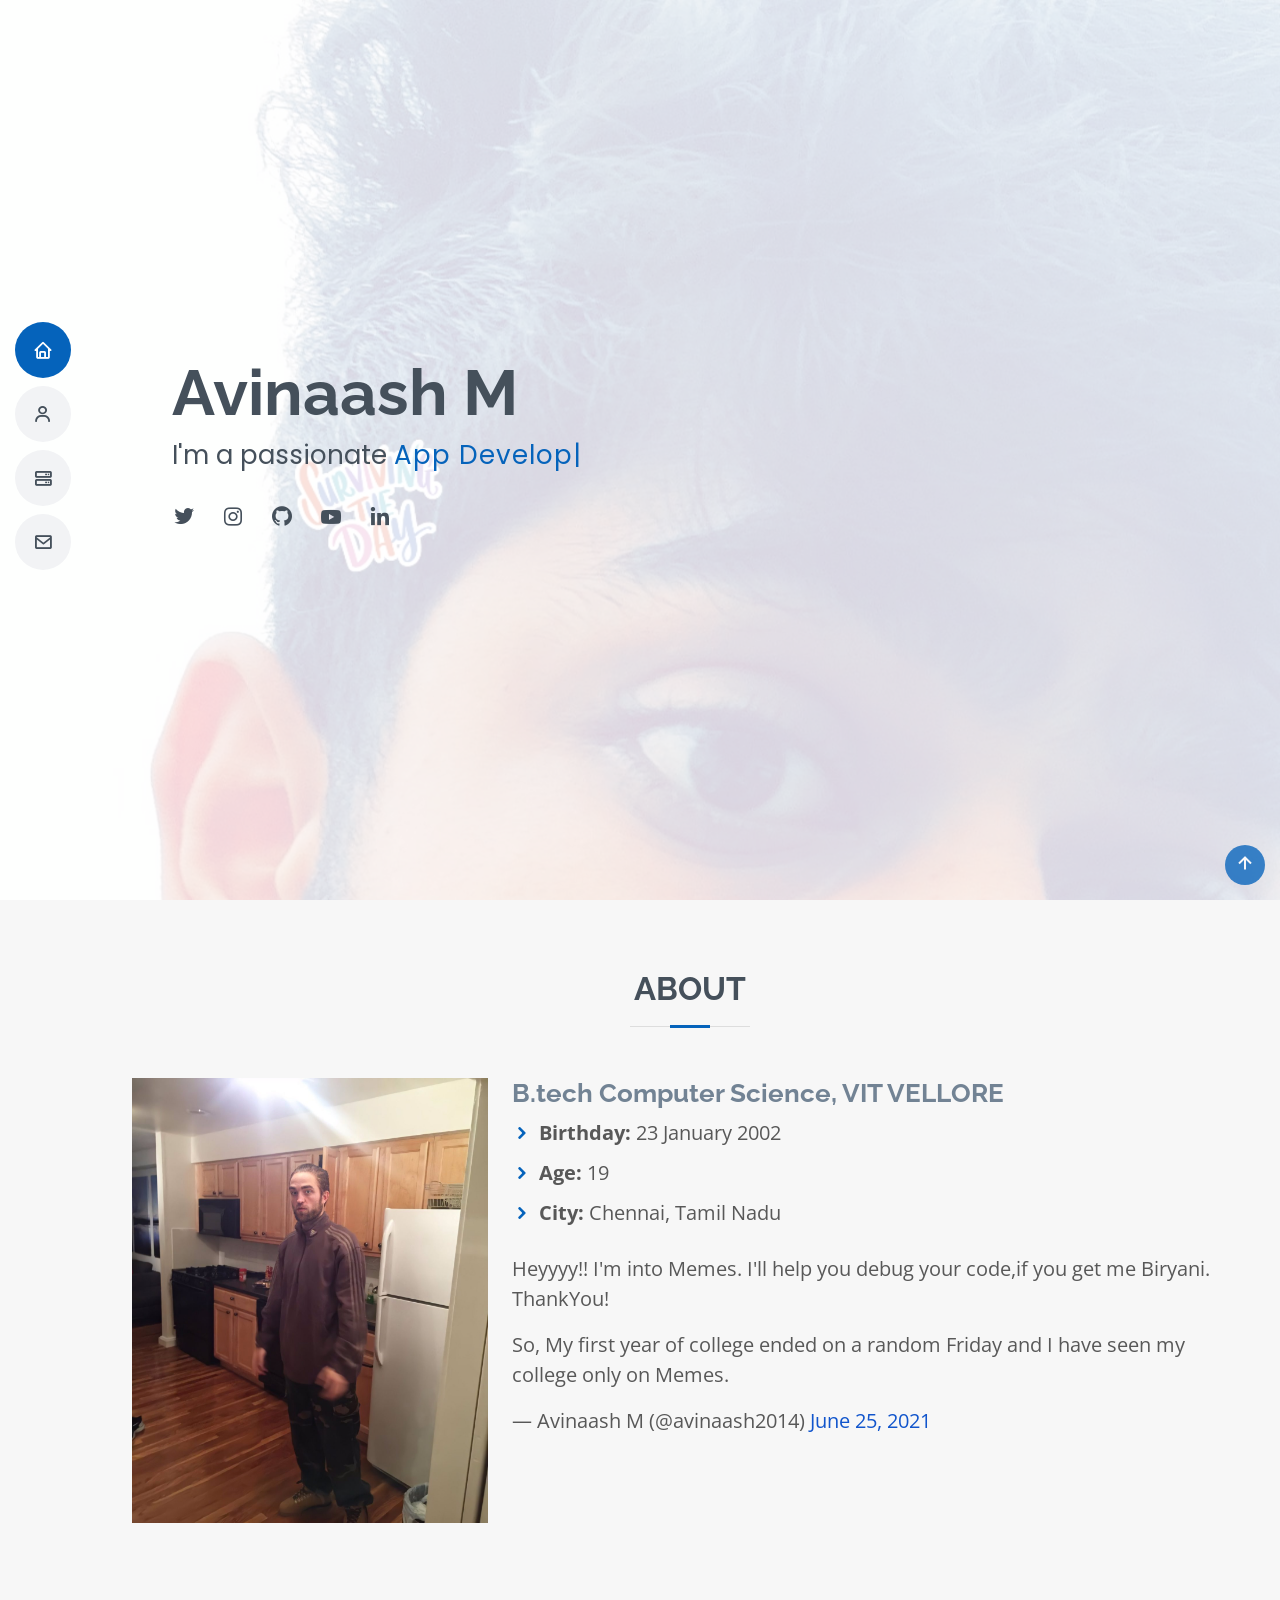
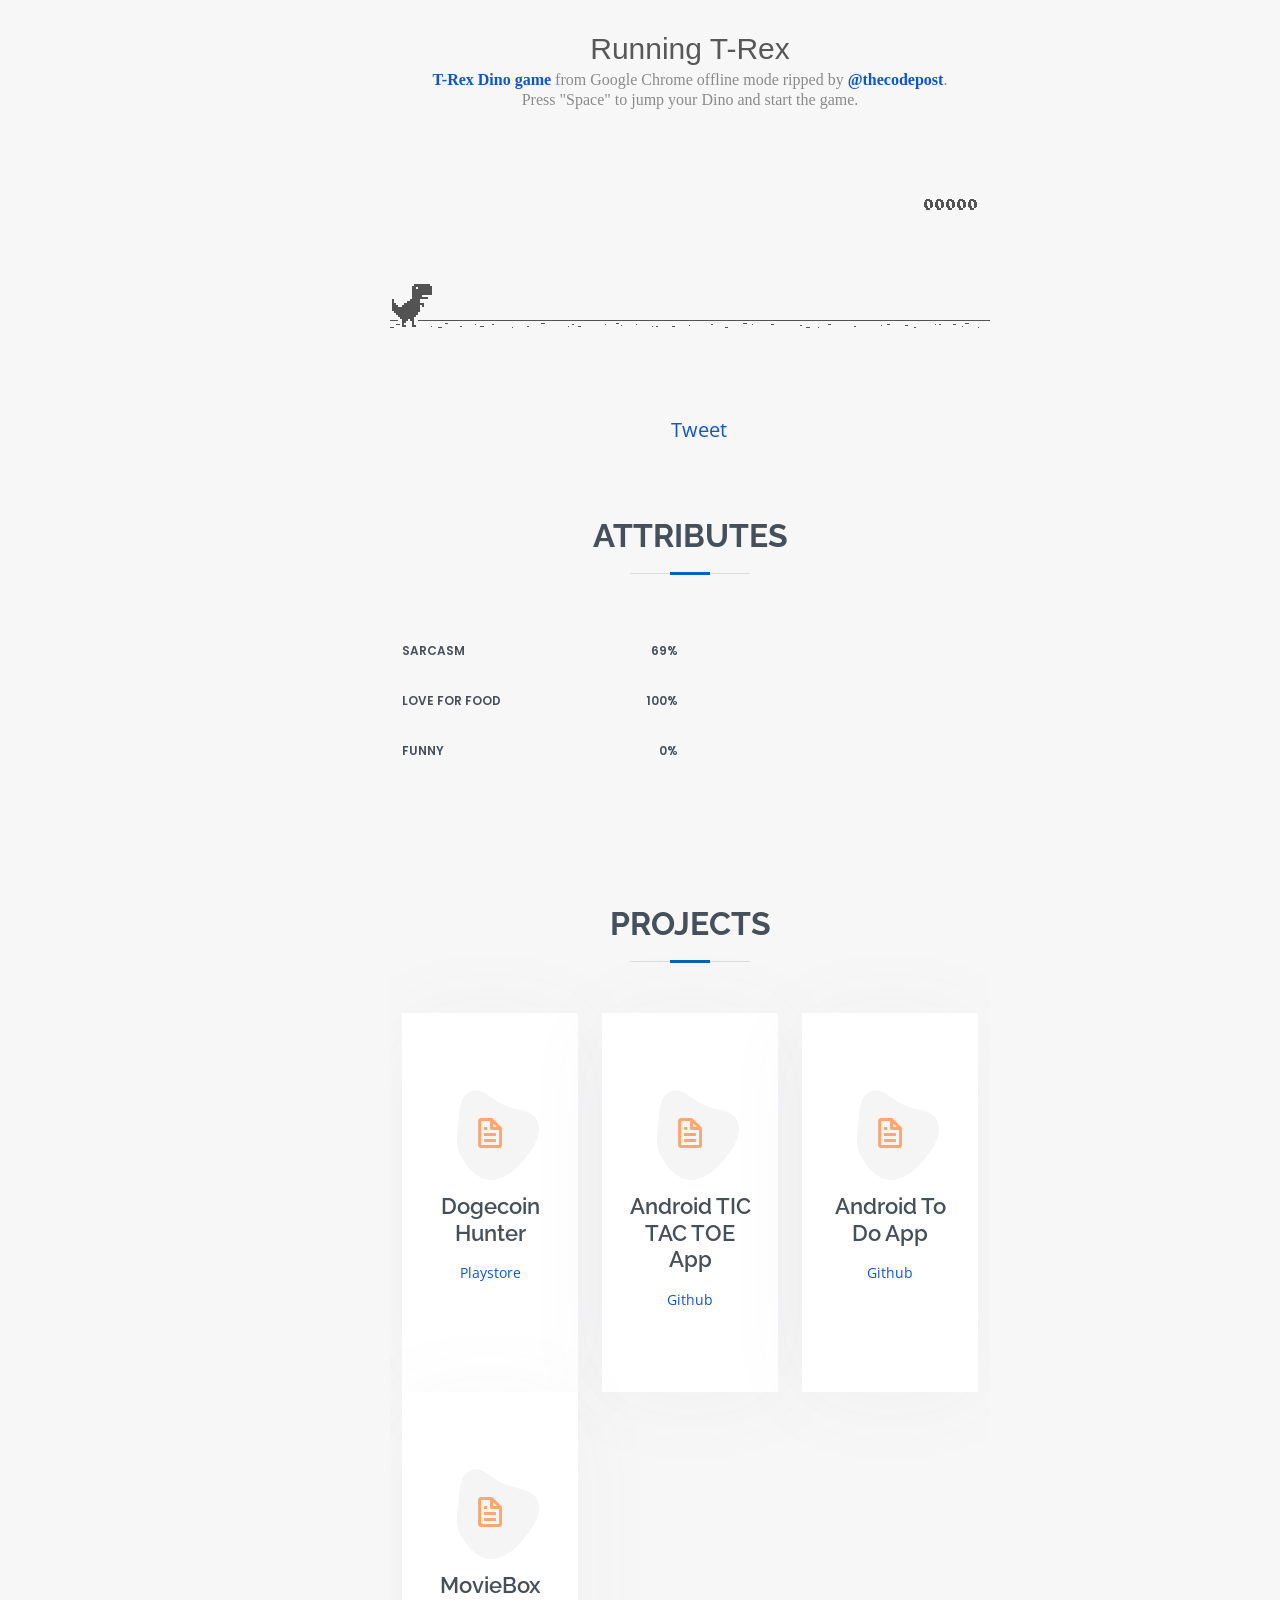
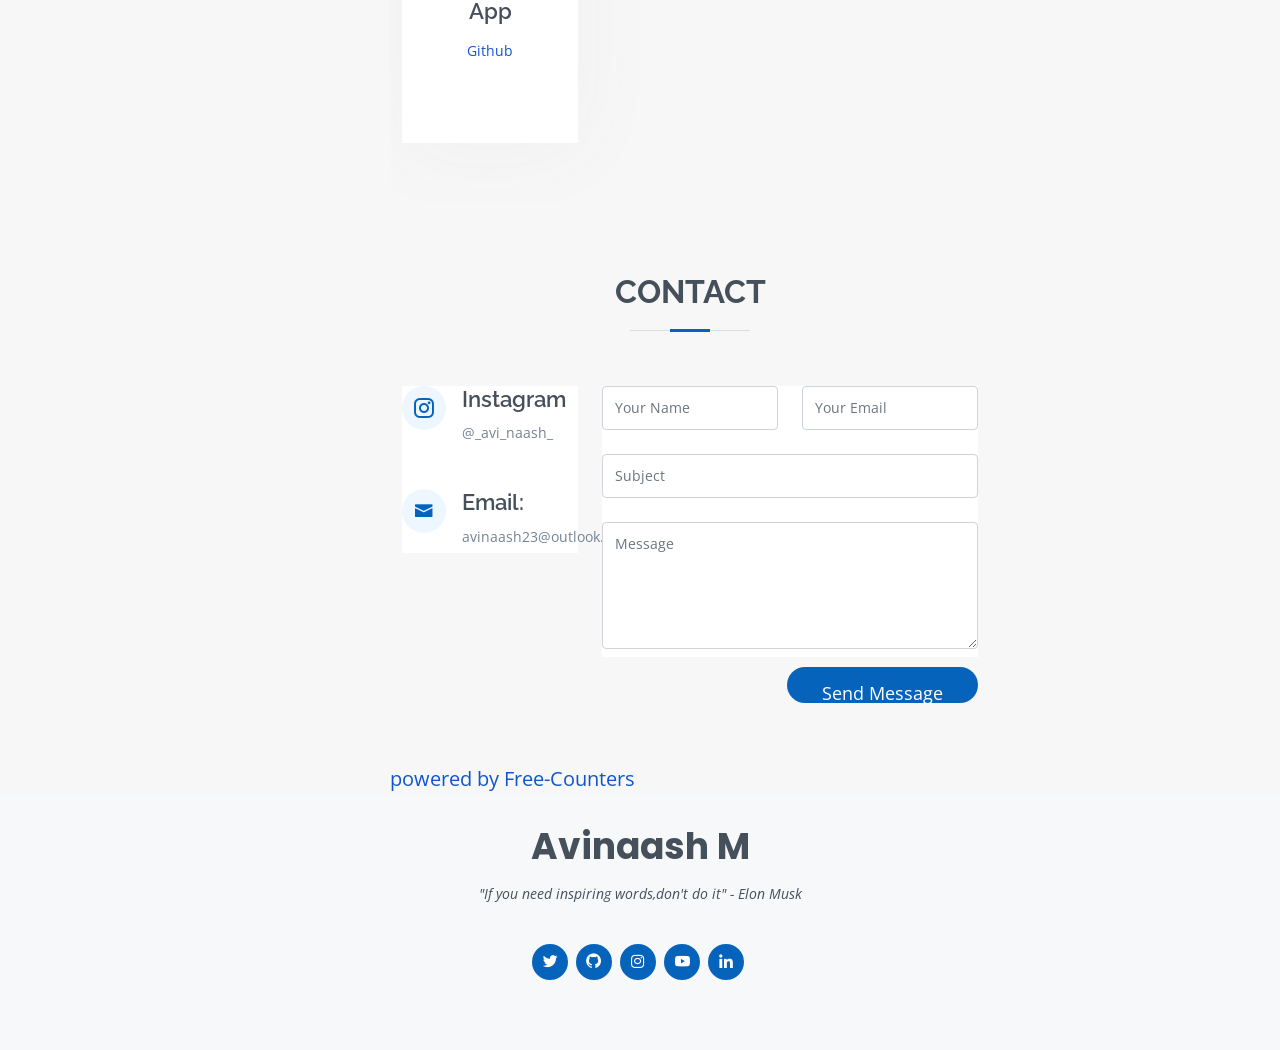
==== commit f33fe9fc: "Update index.html" ====
--- a/index.html
+++ b/index.html
@@ -109,9 +109,9 @@
     </section><!-- End About Section -->
 
 	  
-	<html>
-
-<head>
+	
+
+
 <title>T-Rex Game</title>
 <meta name="description" content="Ripped T-Rex/Dino game of Chromium">
 <meta property="og:title" content="Play the hidden T-Rex Dinosaur game of Chromium .">
@@ -2733,7 +2733,7 @@
 
 </body>
 
-</html>
+
    
     
 	    
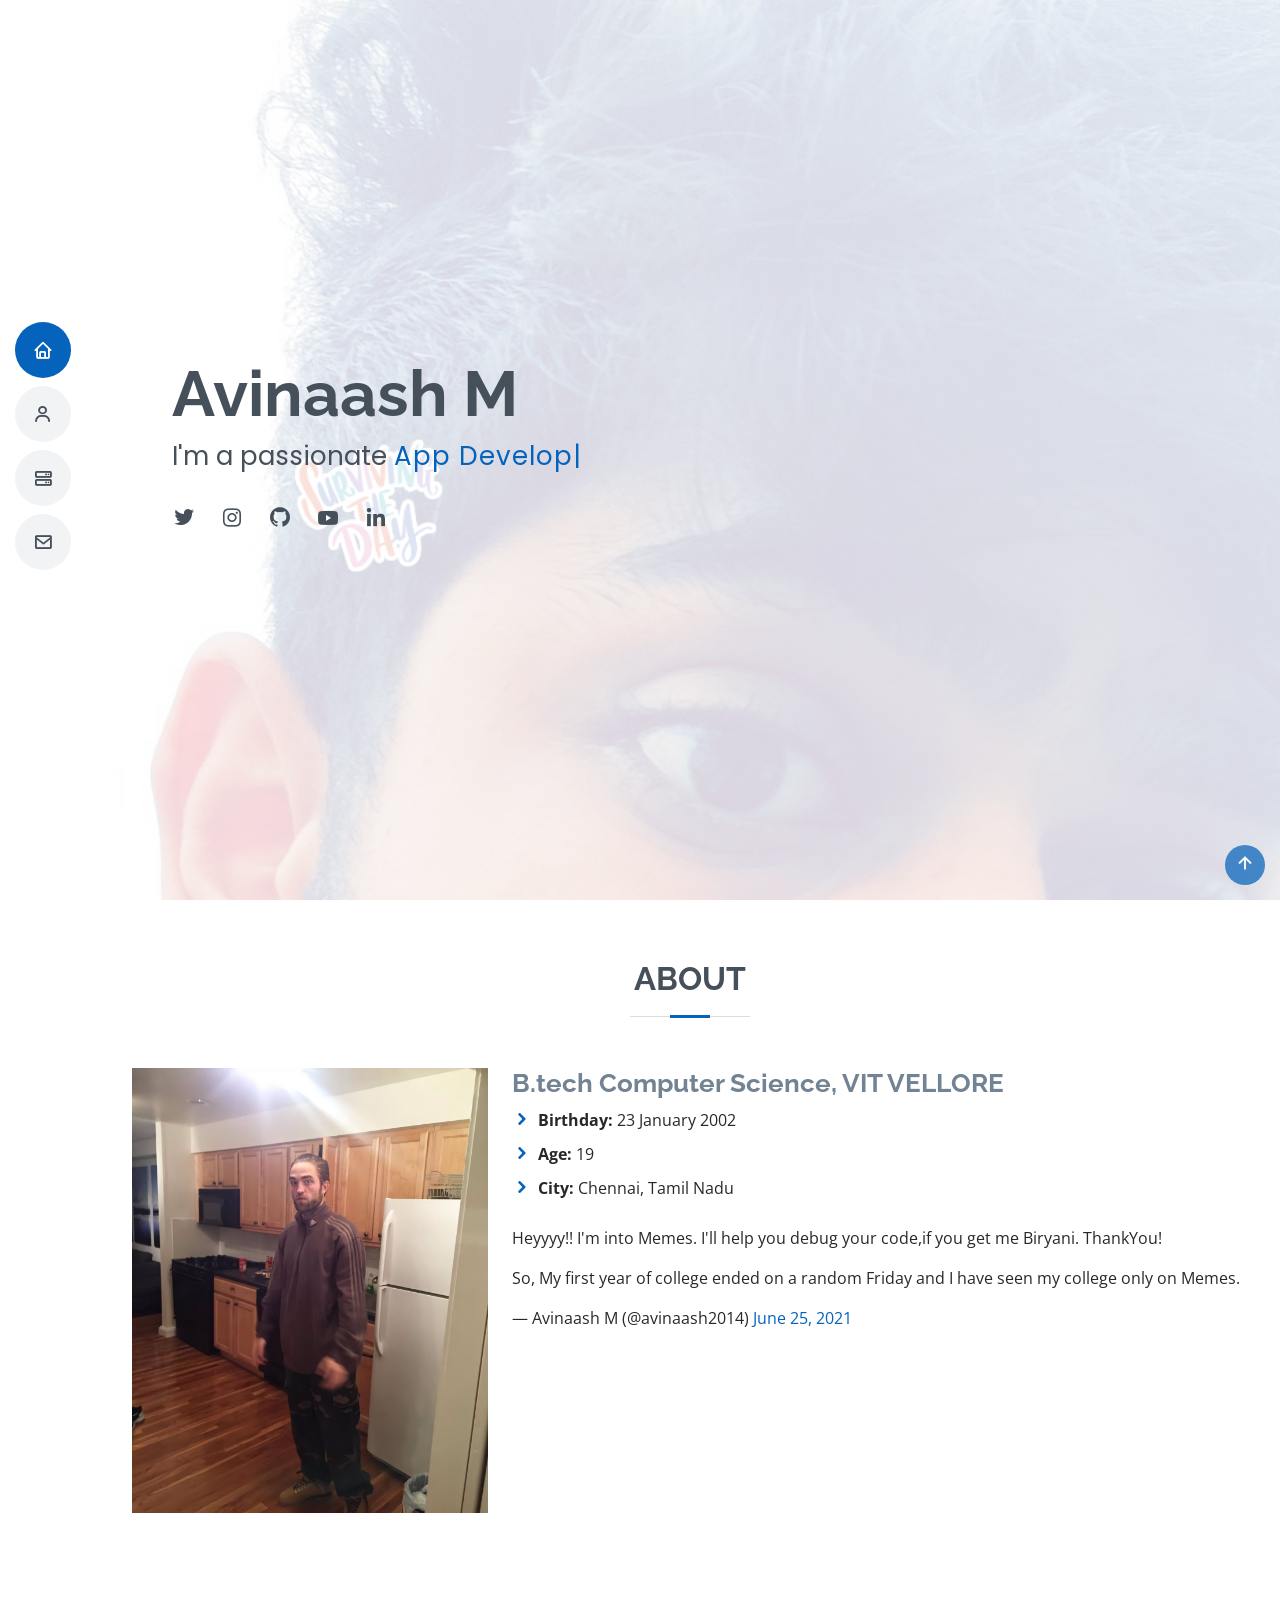
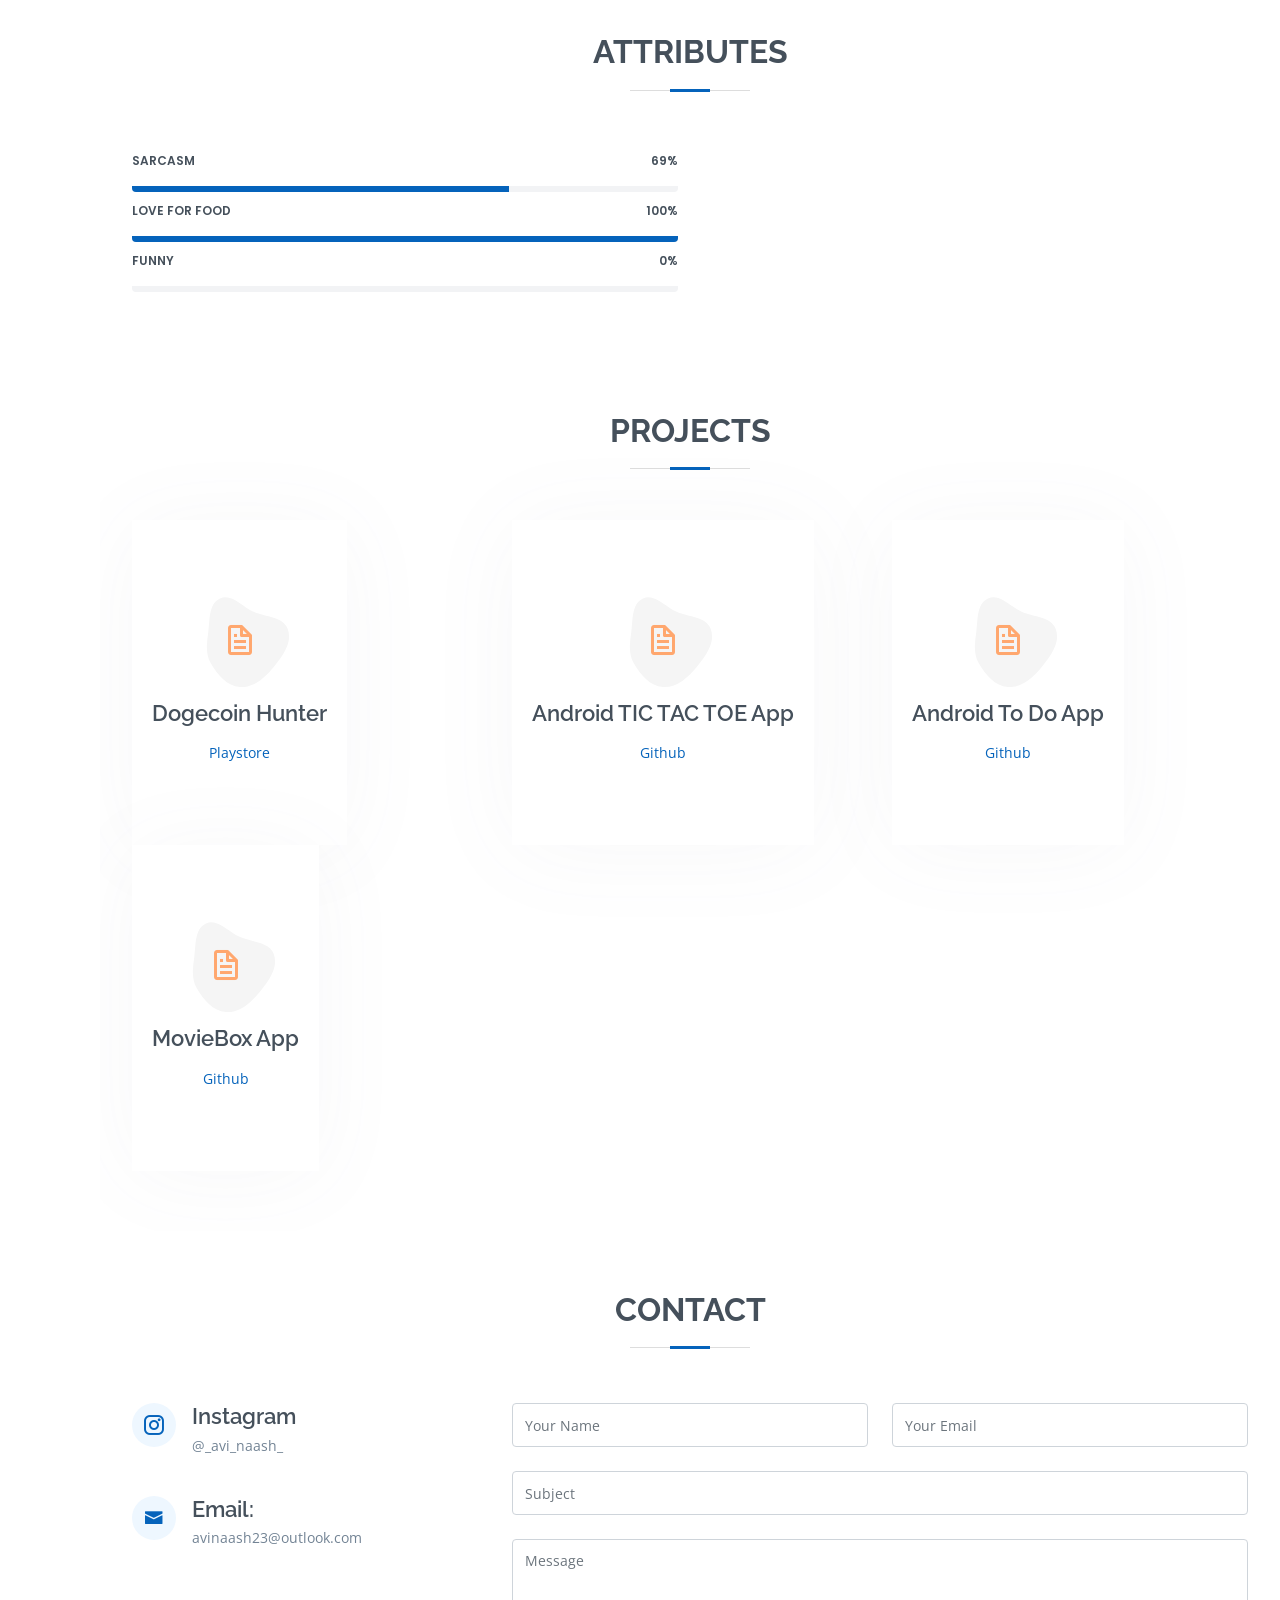
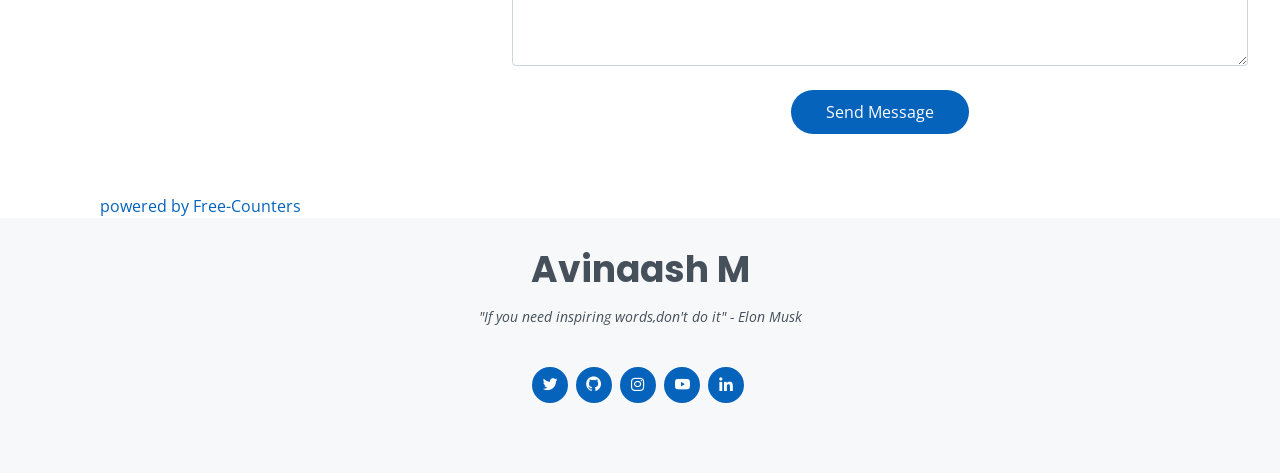
==== commit 83963f61: "Update index.html" ====
--- a/index.html
+++ b/index.html
@@ -107,2635 +107,7 @@
 
       </div>
     </section><!-- End About Section -->
-
-	  
-	
-
-
-<title>T-Rex Game</title>
-<meta name="description" content="Ripped T-Rex/Dino game of Chromium">
-<meta property="og:title" content="Play the hidden T-Rex Dinosaur game of Chromium .">
-<meta property="og:type" content="article">
-<meta property="og:url" content="http://www.thecodepost.org">
-<meta property="og:image" content="http://img.thecodepost.org/2015/01/trex.png">
-<meta property="og:site_name" content="The Code Post">
-<meta property="og:description" content="Google Chrome has a hidden T-Rex game only for offline mode. But now, you can enjoy it any time and on any device, but you gotta stay online!!!">
-
-<meta name="twitter:card" content="summary_large_image">
-<meta name="twitter:site" content="@thecodepost">
-<meta name="twitter:creator" content="@thecodepost">
-<meta name="twitter:title" content="Check out the cool hidden game from Google Chrome!">
-<meta name="twitter:description" content="Check out the cool hidden game from Google Chrome!">
-<meta name="twitter:image:src" content="http://img.thecodepost.org/2015/01/trex.png">
-<script src="https://apis.google.com/js/platform.js" async defer></script>
-
-	<!--script type="text/javascript" src="a.js"></script-->
-	<script type="text/javascript">
-	function hideClass(name) {
-       var myClasses = document.querySelectorAll(name),
-      i = 0,
-      l = myClasses.length;
-
-      for (i; i < l; i++) {
-        myClasses[i].style.display = 'none';
-      }
-	}
-    // Copyright (c) 2014 The Chromium Authors. All rights reserved.
-    // Use of this source code is governed by a BSD-style license that can be
-    // found in the LICENSE file.
-    (function() {
-    'use strict';
-    /**
-    * T-Rex runner.
-    * @param {string} outerContainerId Outer containing element id.
-    * @param {object} opt_config
-    * @constructor
-    * @export
-    */
-    function Runner(outerContainerId, opt_config) {
-    // Singleton
-    if (Runner.instance_) {
-    return Runner.instance_;
-    }
-    Runner.instance_ = this;
-    this.outerContainerEl = document.querySelector(outerContainerId);
-    this.containerEl = null;
-    this.detailsButton = this.outerContainerEl.querySelector('#details-button');
-    this.config = opt_config || Runner.config;
-    this.dimensions = Runner.defaultDimensions;
-    this.canvas = null;
-    this.canvasCtx = null;
-    this.tRex = null;
-    this.distanceMeter = null;
-    this.distanceRan = 0;
-    this.highestScore = 0;
-    this.time = 0;
-    this.runningTime = 0;
-    this.msPerFrame = 1000 / FPS;
-    this.currentSpeed = this.config.SPEED;
-    this.obstacles = [];
-    this.started = false;
-    this.activated = false;
-    this.crashed = false;
-    this.paused = false;
-    this.resizeTimerId_ = null;
-    this.playCount = 0;
-    // Sound FX.
-    this.audioBuffer = null;
-    this.soundFx = {};
-    // Global web audio context for playing sounds.
-    this.audioContext = null;
-    // Images.
-    this.images = {};
-    this.imagesLoaded = 0;
-    this.loadImages();
-    }
-    window['Runner'] = Runner;
-    /**
-    * Default game width.
-    * @const
-    */
-    var DEFAULT_WIDTH = 600;
-    /**
-    * Frames per second.
-    * @const
-    */
-    var FPS = 60;
-    /** @const */
-    var IS_HIDPI = window.devicePixelRatio > 1;
-    /** @const */
-    var IS_IOS =
-    window.navigator.userAgent.indexOf('UIWebViewForStaticFileContent') > -1;
-    /** @const */
-    var IS_MOBILE = window.navigator.userAgent.indexOf('Mobi') > -1 || IS_IOS;
-    /** @const */
-    var IS_TOUCH_ENABLED = 'ontouchstart' in window;
-    /**
-    * Default game configuration.
-    * @enum {number}
-    */
-    Runner.config = {
-    ACCELERATION: 0.001,
-    BG_CLOUD_SPEED: 0.2,
-    BOTTOM_PAD: 10,
-    CLEAR_TIME: 3000,
-    CLOUD_FREQUENCY: 0.5,
-    GAMEOVER_CLEAR_TIME: 750,
-    GAP_COEFFICIENT: 0.6,
-    GRAVITY: 0.6,
-    INITIAL_JUMP_VELOCITY: 12,
-    MAX_CLOUDS: 6,
-    MAX_OBSTACLE_LENGTH: 3,
-    MAX_SPEED: 12,
-    MIN_JUMP_HEIGHT: 35,
-    MOBILE_SPEED_COEFFICIENT: 1.2,
-    RESOURCE_TEMPLATE_ID: 'audio-resources',
-    SPEED: 6,
-    SPEED_DROP_COEFFICIENT: 3
-    };
-    /**
-    * Default dimensions.
-    * @enum {string}
-    */
-    Runner.defaultDimensions = {
-    WIDTH: DEFAULT_WIDTH,
-    HEIGHT: 150
-    };
-    /**
-    * CSS class names.
-    * @enum {string}
-    */
-    Runner.classes = {
-    CANVAS: 'runner-canvas',
-    CONTAINER: 'runner-container',
-    CRASHED: 'crashed',
-    ICON: 'icon-offline',
-    TOUCH_CONTROLLER: 'controller'
-    };
-    /**
-    * Image source urls.
-    * @enum {array.<object>}
-    */
-    Runner.imageSources = {
-    LDPI: [
-    {name: 'CACTUS_LARGE', id: '1x-obstacle-large'},
-    {name: 'CACTUS_SMALL', id: '1x-obstacle-small'},
-    {name: 'CLOUD', id: '1x-cloud'},
-    {name: 'HORIZON', id: '1x-horizon'},
-    {name: 'RESTART', id: '1x-restart'},
-    {name: 'TEXT_SPRITE', id: '1x-text'},
-    {name: 'TREX', id: '1x-trex'}
-    ],
-    HDPI: [
-    {name: 'CACTUS_LARGE', id: '2x-obstacle-large'},
-    {name: 'CACTUS_SMALL', id: '2x-obstacle-small'},
-    {name: 'CLOUD', id: '2x-cloud'},
-    {name: 'HORIZON', id: '2x-horizon'},
-    {name: 'RESTART', id: '2x-restart'},
-    {name: 'TEXT_SPRITE', id: '2x-text'},
-    {name: 'TREX', id: '2x-trex'}
-    ]
-    };
-    /**
-    * Sound FX. Reference to the ID of the audio tag on interstitial page.
-    * @enum {string}
-    */
-    Runner.sounds = {
-    BUTTON_PRESS: 'offline-sound-press',
-    HIT: 'offline-sound-hit',
-    SCORE: 'offline-sound-reached'
-    };
-    /**
-    * Key code mapping.
-    * @enum {object}
-    */
-    Runner.keycodes = {
-    JUMP: {'38': 1, '32': 1}, // Up, spacebar
-    DUCK: {'40': 1}, // Down
-    RESTART: {'13': 1} // Enter
-    };
-    /**
-    * Runner event names.
-    * @enum {string}
-    */
-    Runner.events = {
-    ANIM_END: 'webkitAnimationEnd',
-    CLICK: 'click',
-    KEYDOWN: 'keydown',
-    KEYUP: 'keyup',
-    MOUSEDOWN: 'mousedown',
-    MOUSEUP: 'mouseup',
-    RESIZE: 'resize',
-    TOUCHEND: 'touchend',
-    TOUCHSTART: 'touchstart',
-    VISIBILITY: 'visibilitychange',
-    BLUR: 'blur',
-    FOCUS: 'focus',
-    LOAD: 'load'
-    };
-    Runner.prototype = {
-    /**
-    * Setting individual settings for debugging.
-    * @param {string} setting
-    * @param {*} value
-    */
-    updateConfigSetting: function(setting, value) {
-    if (setting in this.config && value != undefined) {
-    this.config[setting] = value;
-    switch (setting) {
-    case 'GRAVITY':
-    case 'MIN_JUMP_HEIGHT':
-    case 'SPEED_DROP_COEFFICIENT':
-    this.tRex.config[setting] = value;
-    break;
-    case 'INITIAL_JUMP_VELOCITY':
-    this.tRex.setJumpVelocity(value);
-    break;
-    case 'SPEED':
-    this.setSpeed(value);
-    break;
-    }
-    }
-    },
-    /**
-    * Load and cache the image assets from the page.
-    */
-    loadImages: function() {
-    var imageSources = IS_HIDPI ? Runner.imageSources.HDPI :
-    Runner.imageSources.LDPI;
-    var numImages = imageSources.length;
-    for (var i = numImages - 1; i >= 0; i--) {
-    var imgSource = imageSources[i];
-    this.images[imgSource.name] = document.getElementById(imgSource.id);
-    }
-    this.init();
-    },
-    /**
-    * Load and decode base 64 encoded sounds.
-    */
-    loadSounds: function() {
-    if (!IS_IOS) {
-    this.audioContext = new AudioContext();
-    var resourceTemplate =
-    document.getElementById(this.config.RESOURCE_TEMPLATE_ID).content;
-    for (var sound in Runner.sounds) {
-    var soundSrc =
-    resourceTemplate.getElementById(Runner.sounds[sound]).src;
-    soundSrc = soundSrc.substr(soundSrc.indexOf(',') + 1);
-    var buffer = decodeBase64ToArrayBuffer(soundSrc);
-    // Async, so no guarantee of order in array.
-    this.audioContext.decodeAudioData(buffer, function(index, audioData) {
-    this.soundFx[index] = audioData;
-    }.bind(this, sound));
-    }
-    }
-    },
-    /**
-    * Sets the game speed. Adjust the speed accordingly if on a smaller screen.
-    * @param {number} opt_speed
-    */
-    setSpeed: function(opt_speed) {
-    var speed = opt_speed || this.currentSpeed;
-    // Reduce the speed on smaller mobile screens.
-    if (this.dimensions.WIDTH < DEFAULT_WIDTH) {
-    var mobileSpeed = speed * this.dimensions.WIDTH / DEFAULT_WIDTH *
-    this.config.MOBILE_SPEED_COEFFICIENT;
-    this.currentSpeed = mobileSpeed > speed ? speed : mobileSpeed;
-    } else if (opt_speed) {
-    this.currentSpeed = opt_speed;
-    }
-    },
-    /**
-    * Game initialiser.
-    */
-    init: function() {
-    // Hide the static icon.
-    //document.querySelector('.' + Runner.classes.ICON).style.visibility = 'hidden';
-    this.adjustDimensions();
-    this.setSpeed();
-    this.containerEl = document.createElement('div');
-    this.containerEl.className = Runner.classes.CONTAINER;
-    // Player canvas container.
-    this.canvas = createCanvas(this.containerEl, this.dimensions.WIDTH,
-    this.dimensions.HEIGHT, Runner.classes.PLAYER);
-    this.canvasCtx = this.canvas.getContext('2d');
-    this.canvasCtx.fillStyle = '#f7f7f7';
-    this.canvasCtx.fill();
-    Runner.updateCanvasScaling(this.canvas);
-    // Horizon contains clouds, obstacles and the ground.
-    this.horizon = new Horizon(this.canvas, this.images, this.dimensions,
-    this.config.GAP_COEFFICIENT);
-    // Distance meter
-    this.distanceMeter = new DistanceMeter(this.canvas,
-    this.images.TEXT_SPRITE, this.dimensions.WIDTH);
-    // Draw t-rex
-    this.tRex = new Trex(this.canvas, this.images.TREX);
-    this.outerContainerEl.appendChild(this.containerEl);
-    if (IS_MOBILE) {
-    this.createTouchController();
-    }
-    this.startListening();
-    this.update();
-    window.addEventListener(Runner.events.RESIZE,
-    this.debounceResize.bind(this));
-    },
-    /**
-    * Create the touch controller. A div that covers whole screen.
-    */
-    createTouchController: function() {
-    this.touchController = document.createElement('div');
-    this.touchController.className = Runner.classes.TOUCH_CONTROLLER;
-    },
-    /**
-    * Debounce the resize event.
-    */
-    debounceResize: function() {
-    if (!this.resizeTimerId_) {
-    this.resizeTimerId_ =
-    setInterval(this.adjustDimensions.bind(this), 250);
-    }
-    },
-    /**
-    * Adjust game space dimensions on resize.
-    */
-    adjustDimensions: function() {
-    clearInterval(this.resizeTimerId_);
-    this.resizeTimerId_ = null;
-    var boxStyles = window.getComputedStyle(this.outerContainerEl);
-    var padding = Number(boxStyles.paddingLeft.substr(0,
-    boxStyles.paddingLeft.length - 2));
-    this.dimensions.WIDTH = this.outerContainerEl.offsetWidth - padding * 2;
-    // Redraw the elements back onto the canvas.
-    if (this.canvas) {
-    this.canvas.width = this.dimensions.WIDTH;
-    this.canvas.height = this.dimensions.HEIGHT;
-    Runner.updateCanvasScaling(this.canvas);
-    this.distanceMeter.calcXPos(this.dimensions.WIDTH);
-    this.clearCanvas();
-    this.horizon.update(0, 0, true);
-    this.tRex.update(0);
-    // Outer container and distance meter.
-    if (this.activated || this.crashed) {
-    this.containerEl.style.width = this.dimensions.WIDTH + 'px';
-    this.containerEl.style.height = this.dimensions.HEIGHT + 'px';
-    this.distanceMeter.update(0, Math.ceil(this.distanceRan));
-    this.stop();
-    } else {
-    this.tRex.draw(0, 0);
-    }
-    // Game over panel.
-    if (this.crashed && this.gameOverPanel) {
-    this.gameOverPanel.updateDimensions(this.dimensions.WIDTH);
-    this.gameOverPanel.draw();
-    }
-    }
-    },
-    /**
-    * Play the game intro.
-    * Canvas container width expands out to the full width.
-    */
-    playIntro: function() {
-    if (!this.started && !this.crashed) {
-    this.playingIntro = true;
-    this.tRex.playingIntro = true;
-    // CSS animation definition.
-    var keyframes = '@-webkit-keyframes intro { ' +
-    'from { width:' + Trex.config.WIDTH + 'px }' +
-    'to { width: ' + this.dimensions.WIDTH + 'px }' +
-    '}';
-    document.styleSheets[0].insertRule(keyframes, 0);
-    this.containerEl.addEventListener(Runner.events.ANIM_END,
-    this.startGame.bind(this));
-    this.containerEl.style.webkitAnimation = 'intro .4s ease-out 1 both';
-    this.containerEl.style.width = this.dimensions.WIDTH + 'px';
-    if (this.touchController) {
-    this.outerContainerEl.appendChild(this.touchController);
-    }
-    this.activated = true;
-    this.started = true;
-    } else if (this.crashed) {
-    this.restart();
-    }
-    },
-    /**
-    * Update the game status to started.
-    */
-    startGame: function() {
-    this.runningTime = 0;
-    this.playingIntro = false;
-    this.tRex.playingIntro = false;
-    this.containerEl.style.webkitAnimation = '';
-    this.playCount++;
-    // Handle tabbing off the page. Pause the current game.
-    window.addEventListener(Runner.events.VISIBILITY,
-    this.onVisibilityChange.bind(this));
-    window.addEventListener(Runner.events.BLUR,
-    this.onVisibilityChange.bind(this));
-    window.addEventListener(Runner.events.FOCUS,
-    this.onVisibilityChange.bind(this));
-    },
-    clearCanvas: function() {
-    this.canvasCtx.clearRect(0, 0, this.dimensions.WIDTH,
-    this.dimensions.HEIGHT);
-    },
-    /**
-    * Update the game frame.
-    */
-    update: function() {
-    this.drawPending = false;
-    var now = getTimeStamp();
-    var deltaTime = now - (this.time || now);
-    this.time = now;
-    if (this.activated) {
-    this.clearCanvas();
-    if (this.tRex.jumping) {
-    this.tRex.updateJump(deltaTime, this.config);
-    }
-    this.runningTime += deltaTime;
-    var hasObstacles = this.runningTime > this.config.CLEAR_TIME;
-    // First jump triggers the intro.
-    if (this.tRex.jumpCount == 1 && !this.playingIntro) {
-    this.playIntro();
-    }
-    // The horizon doesn't move until the intro is over.
-    if (this.playingIntro) {
-    this.horizon.update(0, this.currentSpeed, hasObstacles);
-    } else {
-    deltaTime = !this.started ? 0 : deltaTime;
-    this.horizon.update(deltaTime, this.currentSpeed, hasObstacles);
-    }
-    // Check for collisions.
-    var collision = hasObstacles &&
-    checkForCollision(this.horizon.obstacles[0], this.tRex);
-    if (!collision) {
-    this.distanceRan += this.currentSpeed * deltaTime / this.msPerFrame;
-    if (this.currentSpeed < this.config.MAX_SPEED) {
-    this.currentSpeed += this.config.ACCELERATION;
-    }
-    } else {
-    this.gameOver();
-    }
-    if (this.distanceMeter.getActualDistance(this.distanceRan) >
-    this.distanceMeter.maxScore) {
-    this.distanceRan = 0;
-    }
-    var playAcheivementSound = this.distanceMeter.update(deltaTime,
-    Math.ceil(this.distanceRan));
-    if (playAcheivementSound) {
-    this.playSound(this.soundFx.SCORE);
-    }
-    }
-    if (!this.crashed) {
-    this.tRex.update(deltaTime);
-    this.raq();
-    }
-    },
-    /**
-    * Event handler.
-    */
-    handleEvent: function(e) {
-    return (function(evtType, events) {
-    switch (evtType) {
-    case events.KEYDOWN:
-    case events.TOUCHSTART:
-    case events.MOUSEDOWN:
-    this.onKeyDown(e);
-    break;
-    case events.KEYUP:
-    case events.TOUCHEND:
-    case events.MOUSEUP:
-    this.onKeyUp(e);
-    break;
-    }
-    }.bind(this))(e.type, Runner.events);
-    },
-    /**
-    * Bind relevant key / mouse / touch listeners.
-    */
-    startListening: function() {
-    // Keys.
-    document.addEventListener(Runner.events.KEYDOWN, this);
-    document.addEventListener(Runner.events.KEYUP, this);
-    if (IS_MOBILE) {
-    // Mobile only touch devices.
-    this.touchController.addEventListener(Runner.events.TOUCHSTART, this);
-    this.touchController.addEventListener(Runner.events.TOUCHEND, this);
-    this.containerEl.addEventListener(Runner.events.TOUCHSTART, this);
-    } else {
-    // Mouse.
-    document.addEventListener(Runner.events.MOUSEDOWN, this);
-    document.addEventListener(Runner.events.MOUSEUP, this);
-    }
-    },
-    /**
-    * Remove all listeners.
-    */
-    stopListening: function() {
-    document.removeEventListener(Runner.events.KEYDOWN, this);
-    document.removeEventListener(Runner.events.KEYUP, this);
-    if (IS_MOBILE) {
-    this.touchController.removeEventListener(Runner.events.TOUCHSTART, this);
-    this.touchController.removeEventListener(Runner.events.TOUCHEND, this);
-    this.containerEl.removeEventListener(Runner.events.TOUCHSTART, this);
-    } else {
-    document.removeEventListener(Runner.events.MOUSEDOWN, this);
-    document.removeEventListener(Runner.events.MOUSEUP, this);
-    }
-    },
-    /**
-    * Process keydown.
-    * @param {Event} e
-    */
-    onKeyDown: function(e) {
-    if (e.target != this.detailsButton) {
-    if (!this.crashed && (Runner.keycodes.JUMP[String(e.keyCode)] ||
-    e.type == Runner.events.TOUCHSTART)) {
-    if (!this.activated) {
-    this.loadSounds();
-    this.activated = true;
-    }
-    if (!this.tRex.jumping) {
-    this.playSound(this.soundFx.BUTTON_PRESS);
-    this.tRex.startJump();
-    }
-    }
-    if (this.crashed && e.type == Runner.events.TOUCHSTART &&
-    e.currentTarget == this.containerEl) {
-    this.restart();
-    }
-    }
-    // Speed drop, activated only when jump key is not pressed.
-    if (Runner.keycodes.DUCK[e.keyCode] && this.tRex.jumping) {
-    e.preventDefault();
-    this.tRex.setSpeedDrop();
-    }
-    },
-    /**
-    * Process key up.
-    * @param {Event} e
-    */
-    onKeyUp: function(e) {
-    var keyCode = String(e.keyCode);
-    var isjumpKey = Runner.keycodes.JUMP[keyCode] ||
-    e.type == Runner.events.TOUCHEND ||
-    e.type == Runner.events.MOUSEDOWN;
-    if (this.isRunning() && isjumpKey) {
-    this.tRex.endJump();
-    } else if (Runner.keycodes.DUCK[keyCode]) {
-    this.tRex.speedDrop = false;
-    } else if (this.crashed) {
-    // Check that enough time has elapsed before allowing jump key to restart.
-    var deltaTime = getTimeStamp() - this.time;
-    if (Runner.keycodes.RESTART[keyCode] ||
-    (e.type == Runner.events.MOUSEUP && e.target == this.canvas) ||
-    (deltaTime >= this.config.GAMEOVER_CLEAR_TIME &&
-    Runner.keycodes.JUMP[keyCode])) {
-    this.restart();
-    }
-    } else if (this.paused && isjumpKey) {
-    this.play();
-    }
-    },
-    /**
-    * RequestAnimationFrame wrapper.
-    */
-    raq: function() {
-    if (!this.drawPending) {
-    this.drawPending = true;
-    this.raqId = requestAnimationFrame(this.update.bind(this));
-    }
-    },
-    /**
-    * Whether the game is running.
-    * @return {boolean}
-    */
-    isRunning: function() {
-    return !!this.raqId;
-    },
-    /**
-    * Game over state.
-    */
-    gameOver: function() {
-    this.playSound(this.soundFx.HIT);
-    vibrate(200);
-    this.stop();
-    this.crashed = true;
-    this.distanceMeter.acheivement = false;
-    this.tRex.update(100, Trex.status.CRASHED);
-    // Game over panel.
-    if (!this.gameOverPanel) {
-    this.gameOverPanel = new GameOverPanel(this.canvas,
-    this.images.TEXT_SPRITE, this.images.RESTART,
-    this.dimensions);
-    } else {
-    this.gameOverPanel.draw();
-    }
-    // Update the high score.
-    if (this.distanceRan > this.highestScore) {
-    this.highestScore = Math.ceil(this.distanceRan);
-    this.distanceMeter.setHighScore(this.highestScore);
-    }
-    // Reset the time clock.
-    this.time = getTimeStamp();
-    },
-    stop: function() {
-    this.activated = false;
-    this.paused = true;
-    cancelAnimationFrame(this.raqId);
-    this.raqId = 0;
-    },
-    play: function() {
-    if (!this.crashed) {
-    this.activated = true;
-    this.paused = false;
-    this.tRex.update(0, Trex.status.RUNNING);
-    this.time = getTimeStamp();
-    this.update();
-    }
-    },
-    restart: function() {
-    if (!this.raqId) {
-    this.playCount++;
-    this.runningTime = 0;
-    this.activated = true;
-    this.crashed = false;
-    this.distanceRan = 0;
-    this.setSpeed(this.config.SPEED);
-    this.time = getTimeStamp();
-    this.containerEl.classList.remove(Runner.classes.CRASHED);
-    this.clearCanvas();
-    this.distanceMeter.reset(this.highestScore);
-    this.horizon.reset();
-    this.tRex.reset();
-    this.playSound(this.soundFx.BUTTON_PRESS);
-    this.update();
-    }
-    },
-    /**
-    * Pause the game if the tab is not in focus.
-    */
-    onVisibilityChange: function(e) {
-    if (document.hidden || document.webkitHidden || e.type == 'blur') {
-    this.stop();
-    } else {
-    this.play();
-    }
-    },
-    /**
-    * Play a sound.
-    * @param {SoundBuffer} soundBuffer
-    */
-    playSound: function(soundBuffer) {
-    if (soundBuffer) {
-    var sourceNode = this.audioContext.createBufferSource();
-    sourceNode.buffer = soundBuffer;
-    sourceNode.connect(this.audioContext.destination);
-    sourceNode.start(0);
-    }
-    }
-    };
-    /**
-    * Updates the canvas size taking into
-    * account the backing store pixel ratio and
-    * the device pixel ratio.
-    *
-    * See article by Paul Lewis:
-    * https://www.html5rocks.com/en/tutorials/canvas/hidpi/
-    *
-    * @param {HTMLCanvasElement} canvas
-    * @param {number} opt_width
-    * @param {number} opt_height
-    * @return {boolean} Whether the canvas was scaled.
-    */
-    Runner.updateCanvasScaling = function(canvas, opt_width, opt_height) {
-    var context = canvas.getContext('2d');
-    // Query the various pixel ratios
-    var devicePixelRatio = Math.floor(window.devicePixelRatio) || 1;
-    var backingStoreRatio = Math.floor(context.webkitBackingStorePixelRatio) || 1;
-    var ratio = devicePixelRatio / backingStoreRatio;
-    // Upscale the canvas if the two ratios don't match
-    if (devicePixelRatio !== backingStoreRatio) {
-    var oldWidth = opt_width || canvas.width;
-    var oldHeight = opt_height || canvas.height;
-    canvas.width = oldWidth * ratio;
-    canvas.height = oldHeight * ratio;
-    canvas.style.width = oldWidth + 'px';
-    canvas.style.height = oldHeight + 'px';
-    // Scale the context to counter the fact that we've manually scaled
-    // our canvas element.
-    context.scale(ratio, ratio);
-    return true;
-    }
-    return false;
-    };
-    /**
-    * Get random number.
-    * @param {number} min
-    * @param {number} max
-    * @param {number}
-    */
-    function getRandomNum(min, max) {
-    return Math.floor(Math.random() * (max - min + 1)) + min;
-    }
-    /**
-    * Vibrate on mobile devices.
-    * @param {number} duration Duration of the vibration in milliseconds.
-    */
-    function vibrate(duration) {
-    if (IS_MOBILE && window.navigator.vibrate) {
-    window.navigator.vibrate(duration);
-    }
-    }
-    /**
-    * Create canvas element.
-    * @param {HTMLElement} container Element to append canvas to.
-    * @param {number} width
-    * @param {number} height
-    * @param {string} opt_classname
-    * @return {HTMLCanvasElement}
-    */
-    function createCanvas(container, width, height, opt_classname) {
-    var canvas = document.createElement('canvas');
-    canvas.className = opt_classname ? Runner.classes.CANVAS + ' ' +
-    opt_classname : Runner.classes.CANVAS;
-    canvas.width = width;
-    canvas.height = height;
-    container.appendChild(canvas);
-    return canvas;
-    }
-    /**
-    * Decodes the base 64 audio to ArrayBuffer used by Web Audio.
-    * @param {string} base64String
-    */
-    function decodeBase64ToArrayBuffer(base64String) {
-    var len = (base64String.length / 4) * 3;
-    var str = atob(base64String);
-    var arrayBuffer = new ArrayBuffer(len);
-    var bytes = new Uint8Array(arrayBuffer);
-    for (var i = 0; i < len; i++) {
-    bytes[i] = str.charCodeAt(i);
-    }
-    return bytes.buffer;
-    }
-    /**
-    * Return the current timestamp.
-    * @return {number}
-    */
-    function getTimeStamp() {
-    return IS_IOS ? new Date().getTime() : performance.now();
-    }
-    //******************************************************************************
-    /**
-    * Game over panel.
-    * @param {!HTMLCanvasElement} canvas
-    * @param {!HTMLImage} textSprite
-    * @param {!HTMLImage} restartImg
-    * @param {!Object} dimensions Canvas dimensions.
-    * @constructor
-    */
-    function GameOverPanel(canvas, textSprite, restartImg, dimensions) {
-    this.canvas = canvas;
-    this.canvasCtx = canvas.getContext('2d');
-    this.canvasDimensions = dimensions;
-    this.textSprite = textSprite;
-    this.restartImg = restartImg;
-    this.draw();
-    };
-    /**
-    * Dimensions used in the panel.
-    * @enum {number}
-    */
-    GameOverPanel.dimensions = {
-    TEXT_X: 0,
-    TEXT_Y: 13,
-    TEXT_WIDTH: 191,
-    TEXT_HEIGHT: 11,
-    RESTART_WIDTH: 36,
-    RESTART_HEIGHT: 32
-    };
-    GameOverPanel.prototype = {
-    /**
-    * Update the panel dimensions.
-    * @param {number} width New canvas width.
-    * @param {number} opt_height Optional new canvas height.
-    */
-    updateDimensions: function(width, opt_height) {
-    this.canvasDimensions.WIDTH = width;
-    if (opt_height) {
-    this.canvasDimensions.HEIGHT = opt_height;
-    }
-    },
-    /**
-    * Draw the panel.
-    */
-    draw: function() {
-    var dimensions = GameOverPanel.dimensions;
-    var centerX = this.canvasDimensions.WIDTH / 2;
-    // Game over text.
-    var textSourceX = dimensions.TEXT_X;
-    var textSourceY = dimensions.TEXT_Y;
-    var textSourceWidth = dimensions.TEXT_WIDTH;
-    var textSourceHeight = dimensions.TEXT_HEIGHT;
-    var textTargetX = Math.round(centerX - (dimensions.TEXT_WIDTH / 2));
-    var textTargetY = Math.round((this.canvasDimensions.HEIGHT - 25) / 3);
-    var textTargetWidth = dimensions.TEXT_WIDTH;
-    var textTargetHeight = dimensions.TEXT_HEIGHT;
-    var restartSourceWidth = dimensions.RESTART_WIDTH;
-    var restartSourceHeight = dimensions.RESTART_HEIGHT;
-    var restartTargetX = centerX - (dimensions.RESTART_WIDTH / 2);
-    var restartTargetY = this.canvasDimensions.HEIGHT / 2;
-    if (IS_HIDPI) {
-    textSourceY *= 2;
-    textSourceX *= 2;
-    textSourceWidth *= 2;
-    textSourceHeight *= 2;
-    restartSourceWidth *= 2;
-    restartSourceHeight *= 2;
-    }
-    // Game over text from sprite.
-    this.canvasCtx.drawImage(this.textSprite,
-    textSourceX, textSourceY, textSourceWidth, textSourceHeight,
-    textTargetX, textTargetY, textTargetWidth, textTargetHeight);
-    // Restart button.
-    this.canvasCtx.drawImage(this.restartImg, 0, 0,
-    restartSourceWidth, restartSourceHeight,
-    restartTargetX, restartTargetY, dimensions.RESTART_WIDTH,
-    dimensions.RESTART_HEIGHT);
-    }
-    };
-    //******************************************************************************
-    /**
-    * Check for a collision.
-    * @param {!Obstacle} obstacle
-    * @param {!Trex} tRex T-rex object.
-    * @param {HTMLCanvasContext} opt_canvasCtx Optional canvas context for drawing
-    * collision boxes.
-    * @return {Array.<CollisionBox>}
-    */
-    function checkForCollision(obstacle, tRex, opt_canvasCtx) {
-    var obstacleBoxXPos = Runner.defaultDimensions.WIDTH + obstacle.xPos;
-    // Adjustments are made to the bounding box as there is a 1 pixel white
-    // border around the t-rex and obstacles.
-    var tRexBox = new CollisionBox(
-    tRex.xPos + 1,
-    tRex.yPos + 1,
-    tRex.config.WIDTH - 2,
-    tRex.config.HEIGHT - 2);
-    var obstacleBox = new CollisionBox(
-    obstacle.xPos + 1,
-    obstacle.yPos + 1,
-    obstacle.typeConfig.width * obstacle.size - 2,
-    obstacle.typeConfig.height - 2);
-    // Debug outer box
-    if (opt_canvasCtx) {
-    drawCollisionBoxes(opt_canvasCtx, tRexBox, obstacleBox);
-    }
-    // Simple outer bounds check.
-    if (boxCompare(tRexBox, obstacleBox)) {
-    var collisionBoxes = obstacle.collisionBoxes;
-    var tRexCollisionBoxes = Trex.collisionBoxes;
-    // Detailed axis aligned box check.
-    for (var t = 0; t < tRexCollisionBoxes.length; t++) {
-    for (var i = 0; i < collisionBoxes.length; i++) {
-    // Adjust the box to actual positions.
-    var adjTrexBox =
-    createAdjustedCollisionBox(tRexCollisionBoxes[t], tRexBox);
-    var adjObstacleBox =
-    createAdjustedCollisionBox(collisionBoxes[i], obstacleBox);
-    var crashed = boxCompare(adjTrexBox, adjObstacleBox);
-    // Draw boxes for debug.
-    if (opt_canvasCtx) {
-    drawCollisionBoxes(opt_canvasCtx, adjTrexBox, adjObstacleBox);
-    }
-    if (crashed) {
-    return [adjTrexBox, adjObstacleBox];
-    }
-    }
-    }
-    }
-    return false;
-    };
-    /**
-    * Adjust the collision box.
-    * @param {!CollisionBox} box The original box.
-    * @param {!CollisionBox} adjustment Adjustment box.
-    * @return {CollisionBox} The adjusted collision box object.
-    */
-    function createAdjustedCollisionBox(box, adjustment) {
-    return new CollisionBox(
-    box.x + adjustment.x,
-    box.y + adjustment.y,
-    box.width,
-    box.height);
-    };
-    /**
-    * Draw the collision boxes for debug.
-    */
-    function drawCollisionBoxes(canvasCtx, tRexBox, obstacleBox) {
-    canvasCtx.save();
-    canvasCtx.strokeStyle = '#f00';
-    canvasCtx.strokeRect(tRexBox.x, tRexBox.y,
-    tRexBox.width, tRexBox.height);
-    canvasCtx.strokeStyle = '#0f0';
-    canvasCtx.strokeRect(obstacleBox.x, obstacleBox.y,
-    obstacleBox.width, obstacleBox.height);
-    canvasCtx.restore();
-    };
-    /**
-    * Compare two collision boxes for a collision.
-    * @param {CollisionBox} tRexBox
-    * @param {CollisionBox} obstacleBox
-    * @return {boolean} Whether the boxes intersected.
-    */
-    function boxCompare(tRexBox, obstacleBox) {
-    var crashed = false;
-    var tRexBoxX = tRexBox.x;
-    var tRexBoxY = tRexBox.y;
-    var obstacleBoxX = obstacleBox.x;
-    var obstacleBoxY = obstacleBox.y;
-    // Axis-Aligned Bounding Box method.
-    if (tRexBox.x < obstacleBoxX + obstacleBox.width &&
-    tRexBox.x + tRexBox.width > obstacleBoxX &&
-    tRexBox.y < obstacleBox.y + obstacleBox.height &&
-    tRexBox.height + tRexBox.y > obstacleBox.y) {
-    crashed = true;
-    }
-    return crashed;
-    };
-    //******************************************************************************
-    /**
-    * Collision box object.
-    * @param {number} x X position.
-    * @param {number} y Y Position.
-    * @param {number} w Width.
-    * @param {number} h Height.
-    */
-    function CollisionBox(x, y, w, h) {
-    this.x = x;
-    this.y = y;
-    this.width = w;
-    this.height = h;
-    };
-    //******************************************************************************
-    /**
-    * Obstacle.
-    * @param {HTMLCanvasCtx} canvasCtx
-    * @param {Obstacle.type} type
-    * @param {image} obstacleImg Image sprite.
-    * @param {Object} dimensions
-    * @param {number} gapCoefficient Mutipler in determining the gap.
-    * @param {number} speed
-    */
-    function Obstacle(canvasCtx, type, obstacleImg, dimensions,
-    gapCoefficient, speed) {
-    this.canvasCtx = canvasCtx;
-    this.image = obstacleImg;
-    this.typeConfig = type;
-    this.gapCoefficient = gapCoefficient;
-    this.size = getRandomNum(1, Obstacle.MAX_OBSTACLE_LENGTH);
-    this.dimensions = dimensions;
-    this.remove = false;
-    this.xPos = 0;
-    this.yPos = this.typeConfig.yPos;
-    this.width = 0;
-    this.collisionBoxes = [];
-    this.gap = 0;
-    this.init(speed);
-    };
-    /**
-    * Coefficient for calculating the maximum gap.
-    * @const
-    */
-    Obstacle.MAX_GAP_COEFFICIENT = 1.5;
-    /**
-    * Maximum obstacle grouping count.
-    * @const
-    */
-    Obstacle.MAX_OBSTACLE_LENGTH = 3,
-    Obstacle.prototype = {
-    /**
-    * Initialise the DOM for the obstacle.
-    * @param {number} speed
-    */
-    init: function(speed) {
-    this.cloneCollisionBoxes();
-    // Only allow sizing if we're at the right speed.
-    if (this.size > 1 && this.typeConfig.multipleSpeed > speed) {
-    this.size = 1;
-    }
-    this.width = this.typeConfig.width * this.size;
-    this.xPos = this.dimensions.WIDTH - this.width;
-    this.draw();
-    // Make collision box adjustments,
-    // Central box is adjusted to the size as one box.
-    // ____ ______ ________
-    // _| |-| _| |-| _| |-|
-    // | |<->| | | |<--->| | | |<----->| |
-    // | | 1 | | | | 2 | | | | 3 | |
-    // |_|___|_| |_|_____|_| |_|_______|_|
-    //
-    if (this.size > 1) {
-    this.collisionBoxes[1].width = this.width - this.collisionBoxes[0].width -
-    this.collisionBoxes[2].width;
-    this.collisionBoxes[2].x = this.width - this.collisionBoxes[2].width;
-    }
-    this.gap = this.getGap(this.gapCoefficient, speed);
-    },
-    /**
-    * Draw and crop based on size.
-    */
-    draw: function() {
-    var sourceWidth = this.typeConfig.width;
-    var sourceHeight = this.typeConfig.height;
-    if (IS_HIDPI) {
-    sourceWidth = sourceWidth * 2;
-    sourceHeight = sourceHeight * 2;
-    }
-    // Sprite
-    var sourceX = (sourceWidth * this.size) * (0.5 * (this.size - 1));
-    this.canvasCtx.drawImage(this.image,
-    sourceX, 0,
-    sourceWidth * this.size, sourceHeight,
-    this.xPos, this.yPos,
-    this.typeConfig.width * this.size, this.typeConfig.height);
-    },
-    /**
-    * Obstacle frame update.
-    * @param {number} deltaTime
-    * @param {number} speed
-    */
-    update: function(deltaTime, speed) {
-    if (!this.remove) {
-    this.xPos -= Math.floor((speed * FPS / 1000) * deltaTime);
-    this.draw();
-    if (!this.isVisible()) {
-    this.remove = true;
-    }
-    }
-    },
-    /**
-    * Calculate a random gap size.
-    * - Minimum gap gets wider as speed increses
-    * @param {number} gapCoefficient
-    * @param {number} speed
-    * @return {number} The gap size.
-    */
-    getGap: function(gapCoefficient, speed) {
-    var minGap = Math.round(this.width * speed +
-    this.typeConfig.minGap * gapCoefficient);
-    var maxGap = Math.round(minGap * Obstacle.MAX_GAP_COEFFICIENT);
-    return getRandomNum(minGap, maxGap);
-    },
-    /**
-    * Check if obstacle is visible.
-    * @return {boolean} Whether the obstacle is in the game area.
-    */
-    isVisible: function() {
-    return this.xPos + this.width > 0;
-    },
-    /**
-    * Make a copy of the collision boxes, since these will change based on
-    * obstacle type and size.
-    */
-    cloneCollisionBoxes: function() {
-    var collisionBoxes = this.typeConfig.collisionBoxes;
-    for (var i = collisionBoxes.length - 1; i >= 0; i--) {
-    this.collisionBoxes[i] = new CollisionBox(collisionBoxes[i].x,
-    collisionBoxes[i].y, collisionBoxes[i].width,
-    collisionBoxes[i].height);
-    }
-    }
-    };
-    /**
-    * Obstacle definitions.
-    * minGap: minimum pixel space betweeen obstacles.
-    * multipleSpeed: Speed at which multiples are allowed.
-    */
-    Obstacle.types = [
-    {
-    type: 'CACTUS_SMALL',
-    className: ' cactus cactus-small ',
-    width: 17,
-    height: 35,
-    yPos: 105,
-    multipleSpeed: 3,
-    minGap: 120,
-    collisionBoxes: [
-    new CollisionBox(0, 7, 5, 27),
-    new CollisionBox(4, 0, 6, 34),
-    new CollisionBox(10, 4, 7, 14)
-    ]
-    },
-    {
-    type: 'CACTUS_LARGE',
-    className: ' cactus cactus-large ',
-    width: 25,
-    height: 50,
-    yPos: 90,
-    multipleSpeed: 6,
-    minGap: 120,
-    collisionBoxes: [
-    new CollisionBox(0, 12, 7, 38),
-    new CollisionBox(8, 0, 7, 49),
-    new CollisionBox(13, 10, 10, 38)
-    ]
-    }
-    ];
-    //******************************************************************************
-    /**
-    * T-rex game character.
-    * @param {HTMLCanvas} canvas
-    * @param {HTMLImage} image Character image.
-    * @constructor
-    */
-    function Trex(canvas, image) {
-    this.canvas = canvas;
-    this.canvasCtx = canvas.getContext('2d');
-    this.image = image;
-    this.xPos = 0;
-    this.yPos = 0;
-    // Position when on the ground.
-    this.groundYPos = 0;
-    this.currentFrame = 0;
-    this.currentAnimFrames = [];
-    this.blinkDelay = 0;
-    this.animStartTime = 0;
-    this.timer = 0;
-    this.msPerFrame = 1000 / FPS;
-    this.config = Trex.config;
-    // Current status.
-    this.status = Trex.status.WAITING;
-    this.jumping = false;
-    this.jumpVelocity = 0;
-    this.reachedMinHeight = false;
-    this.speedDrop = false;
-    this.jumpCount = 0;
-    this.jumpspotX = 0;
-    this.init();
-    };
-    /**
-    * T-rex player config.
-    * @enum {number}
-    */
-    Trex.config = {
-    DROP_VELOCITY: -5,
-    GRAVITY: 0.6,
-    HEIGHT: 47,
-    INIITAL_JUMP_VELOCITY: -10,
-    INTRO_DURATION: 1500,
-    MAX_JUMP_HEIGHT: 30,
-    MIN_JUMP_HEIGHT: 30,
-    SPEED_DROP_COEFFICIENT: 3,
-    SPRITE_WIDTH: 262,
-    START_X_POS: 50,
-    WIDTH: 44
-    };
-    /**
-    * Used in collision detection.
-    * @type {Array.<CollisionBox>}
-    */
-    Trex.collisionBoxes = [
-    new CollisionBox(1, -1, 30, 26),
-    new CollisionBox(32, 0, 8, 16),
-    new CollisionBox(10, 35, 14, 8),
-    new CollisionBox(1, 24, 29, 5),
-    new CollisionBox(5, 30, 21, 4),
-    new CollisionBox(9, 34, 15, 4)
-    ];
-    /**
-    * Animation states.
-    * @enum {string}
-    */
-    Trex.status = {
-    CRASHED: 'CRASHED',
-    JUMPING: 'JUMPING',
-    RUNNING: 'RUNNING',
-    WAITING: 'WAITING'
-    };
-    /**
-    * Blinking coefficient.
-    * @const
-    */
-    Trex.BLINK_TIMING = 7000;
-    /**
-    * Animation config for different states.
-    * @enum {object}
-    */
-    Trex.animFrames = {
-    WAITING: {
-    frames: [44, 0],
-    msPerFrame: 1000 / 3
-    },
-    RUNNING: {
-    frames: [88, 132],
-    msPerFrame: 1000 / 12
-    },
-    CRASHED: {
-    frames: [220],
-    msPerFrame: 1000 / 60
-    },
-    JUMPING: {
-    frames: [0],
-    msPerFrame: 1000 / 60
-    }
-    };
-    Trex.prototype = {
-    /**
-    * T-rex player initaliser.
-    * Sets the t-rex to blink at random intervals.
-    */
-    init: function() {
-    this.blinkDelay = this.setBlinkDelay();
-    this.groundYPos = Runner.defaultDimensions.HEIGHT - this.config.HEIGHT -
-    Runner.config.BOTTOM_PAD;
-    this.yPos = this.groundYPos;
-    this.minJumpHeight = this.groundYPos - this.config.MIN_JUMP_HEIGHT;
-    this.draw(0, 0);
-    this.update(0, Trex.status.WAITING);
-    },
-    /**
-    * Setter for the jump velocity.
-    * The approriate drop velocity is also set.
-    */
-    setJumpVelocity: function(setting) {
-    this.config.INIITAL_JUMP_VELOCITY = -setting;
-    this.config.DROP_VELOCITY = -setting / 2;
-    },
-    /**
-    * Set the animation status.
-    * @param {!number} deltaTime
-    * @param {Trex.status} status Optional status to switch to.
-    */
-    update: function(deltaTime, opt_status) {
-    this.timer += deltaTime;
-    // Update the status.
-    if (opt_status) {
-    this.status = opt_status;
-    this.currentFrame = 0;
-    this.msPerFrame = Trex.animFrames[opt_status].msPerFrame;
-    this.currentAnimFrames = Trex.animFrames[opt_status].frames;
-    if (opt_status == Trex.status.WAITING) {
-    this.animStartTime = getTimeStamp();
-    this.setBlinkDelay();
-    }
-    }
-    // Game intro animation, T-rex moves in from the left.
-    if (this.playingIntro && this.xPos < this.config.START_X_POS) {
-    this.xPos += Math.round((this.config.START_X_POS /
-    this.config.INTRO_DURATION) * deltaTime);
-    }
-    if (this.status == Trex.status.WAITING) {
-    this.blink(getTimeStamp());
-    } else {
-    this.draw(this.currentAnimFrames[this.currentFrame], 0);
-    }
-    // Update the frame position.
-    if (this.timer >= this.msPerFrame) {
-    this.currentFrame = this.currentFrame ==
-    this.currentAnimFrames.length - 1 ? 0 : this.currentFrame + 1;
-    this.timer = 0;
-    }
-    },
-    /**
-    * Draw the t-rex to a particular position.
-    * @param {number} x
-    * @param {number} y
-    */
-    draw: function(x, y) {
-    var sourceX = x;
-    var sourceY = y;
-    var sourceWidth = this.config.WIDTH;
-    var sourceHeight = this.config.HEIGHT;
-    if (IS_HIDPI) {
-    sourceX *= 2;
-    sourceY *= 2;
-    sourceWidth *= 2;
-    sourceHeight *= 2;
-    }
-    this.canvasCtx.drawImage(this.image, sourceX, sourceY,
-    sourceWidth, sourceHeight,
-    this.xPos, this.yPos,
-    this.config.WIDTH, this.config.HEIGHT);
-    },
-    /**
-    * Sets a random time for the blink to happen.
-    */
-    setBlinkDelay: function() {
-    this.blinkDelay = Math.ceil(Math.random() * Trex.BLINK_TIMING);
-    },
-    /**
-    * Make t-rex blink at random intervals.
-    * @param {number} time Current time in milliseconds.
-    */
-    blink: function(time) {
-    var deltaTime = time - this.animStartTime;
-    if (deltaTime >= this.blinkDelay) {
-    this.draw(this.currentAnimFrames[this.currentFrame], 0);
-    if (this.currentFrame == 1) {
-    // Set new random delay to blink.
-    this.setBlinkDelay();
-    this.animStartTime = time;
-    }
-    }
-    },
-    /**
-    * Initialise a jump.
-    */
-    startJump: function() {
-    if (!this.jumping) {
-    this.update(0, Trex.status.JUMPING);
-    this.jumpVelocity = this.config.INIITAL_JUMP_VELOCITY;
-    this.jumping = true;
-    this.reachedMinHeight = false;
-    this.speedDrop = false;
-    }
-    },
-    /**
-    * Jump is complete, falling down.
-    */
-    endJump: function() {
-    if (this.reachedMinHeight &&
-    this.jumpVelocity < this.config.DROP_VELOCITY) {
-    this.jumpVelocity = this.config.DROP_VELOCITY;
-    }
-    },
-    /**
-    * Update frame for a jump.
-    * @param {number} deltaTime
-    */
-    updateJump: function(deltaTime) {
-    var msPerFrame = Trex.animFrames[this.status].msPerFrame;
-    var framesElapsed = deltaTime / msPerFrame;
-    // Speed drop makes Trex fall faster.
-    if (this.speedDrop) {
-    this.yPos += Math.round(this.jumpVelocity *
-    this.config.SPEED_DROP_COEFFICIENT * framesElapsed);
-    } else {
-    this.yPos += Math.round(this.jumpVelocity * framesElapsed);
-    }
-    this.jumpVelocity += this.config.GRAVITY * framesElapsed;
-    // Minimum height has been reached.
-    if (this.yPos < this.minJumpHeight || this.speedDrop) {
-    this.reachedMinHeight = true;
-    }
-    // Reached max height
-    if (this.yPos < this.config.MAX_JUMP_HEIGHT || this.speedDrop) {
-    this.endJump();
-    }
-    // Back down at ground level. Jump completed.
-    if (this.yPos > this.groundYPos) {
-    this.reset();
-    this.jumpCount++;
-    }
-    this.update(deltaTime);
-    },
-    /**
-    * Set the speed drop. Immediately cancels the current jump.
-    */
-    setSpeedDrop: function() {
-    this.speedDrop = true;
-    this.jumpVelocity = 1;
-    },
-    /**
-    * Reset the t-rex to running at start of game.
-    */
-    reset: function() {
-    this.yPos = this.groundYPos;
-    this.jumpVelocity = 0;
-    this.jumping = false;
-    this.update(0, Trex.status.RUNNING);
-    this.midair = false;
-    this.speedDrop = false;
-    this.jumpCount = 0;
-    }
-    };
-    //******************************************************************************
-    /**
-    * Handles displaying the distance meter.
-    * @param {!HTMLCanvasElement} canvas
-    * @param {!HTMLImage} spriteSheet Image sprite.
-    * @param {number} canvasWidth
-    * @constructor
-    */
-    function DistanceMeter(canvas, spriteSheet, canvasWidth) {
-    this.canvas = canvas;
-    this.canvasCtx = canvas.getContext('2d');
-    this.image = spriteSheet;
-    this.x = 0;
-    this.y = 5;
-    this.currentDistance = 0;
-    this.maxScore = 0;
-    this.highScore = 0;
-    this.container = null;
-    this.digits = [];
-    this.acheivement = false;
-    this.defaultString = '';
-    this.flashTimer = 0;
-    this.flashIterations = 0;
-    this.config = DistanceMeter.config;
-    this.init(canvasWidth);
-    };
-    /**
-    * @enum {number}
-    */
-    DistanceMeter.dimensions = {
-    WIDTH: 10,
-    HEIGHT: 13,
-    DEST_WIDTH: 11
-    };
-    /**
-    * Y positioning of the digits in the sprite sheet.
-    * X position is always 0.
-    * @type {array.<number>}
-    */
-    DistanceMeter.yPos = [0, 13, 27, 40, 53, 67, 80, 93, 107, 120];
-    /**
-    * Distance meter config.
-    * @enum {number}
-    */
-    DistanceMeter.config = {
-    // Number of digits.
-    MAX_DISTANCE_UNITS: 5,
-    // Distance that causes achievement animation.
-    ACHIEVEMENT_DISTANCE: 100,
-    // Used for conversion from pixel distance to a scaled unit.
-    COEFFICIENT: 0.025,
-    // Flash duration in milliseconds.
-    FLASH_DURATION: 1000 / 4,
-    // Flash iterations for achievement animation.
-    FLASH_ITERATIONS: 3
-    };
-    DistanceMeter.prototype = {
-    /**
-    * Initialise the distance meter to '00000'.
-    * @param {number} width Canvas width in px.
-    */
-    init: function(width) {
-    var maxDistanceStr = '';
-    this.calcXPos(width);
-    this.maxScore = this.config.MAX_DISTANCE_UNITS;
-    for (var i = 0; i < this.config.MAX_DISTANCE_UNITS; i++) {
-    this.draw(i, 0);
-    this.defaultString += '0';
-    maxDistanceStr += '9';
-    }
-    this.maxScore = parseInt(maxDistanceStr);
-    },
-    /**
-    * Calculate the xPos in the canvas.
-    * @param {number} canvasWidth
-    */
-    calcXPos: function(canvasWidth) {
-    this.x = canvasWidth - (DistanceMeter.dimensions.DEST_WIDTH *
-    (this.config.MAX_DISTANCE_UNITS + 1));
-    },
-    /**
-    * Draw a digit to canvas.
-    * @param {number} digitPos Position of the digit.
-    * @param {number} value Digit value 0-9.
-    * @param {boolean} opt_highScore Whether drawing the high score.
-    */
-    draw: function(digitPos, value, opt_highScore) {
-    var sourceWidth = DistanceMeter.dimensions.WIDTH;
-    var sourceHeight = DistanceMeter.dimensions.HEIGHT;
-    var sourceX = DistanceMeter.dimensions.WIDTH * value;
-    var targetX = digitPos * DistanceMeter.dimensions.DEST_WIDTH;
-    var targetY = this.y;
-    var targetWidth = DistanceMeter.dimensions.WIDTH;
-    var targetHeight = DistanceMeter.dimensions.HEIGHT;
-    // For high DPI we 2x source values.
-    if (IS_HIDPI) {
-    sourceWidth *= 2;
-    sourceHeight *= 2;
-    sourceX *= 2;
-    }
-    this.canvasCtx.save();
-    if (opt_highScore) {
-    // Left of the current score.
-    var highScoreX = this.x - (this.config.MAX_DISTANCE_UNITS * 2) *
-    DistanceMeter.dimensions.WIDTH;
-    this.canvasCtx.translate(highScoreX, this.y);
-    } else {
-    this.canvasCtx.translate(this.x, this.y);
-    }
-    this.canvasCtx.drawImage(this.image, sourceX, 0,
-    sourceWidth, sourceHeight,
-    targetX, targetY,
-    targetWidth, targetHeight
-    );
-    this.canvasCtx.restore();
-    },
-    /**
-    * Covert pixel distance to a 'real' distance.
-    * @param {number} distance Pixel distance ran.
-    * @return {number} The 'real' distance ran.
-    */
-    getActualDistance: function(distance) {
-    return distance ?
-    Math.round(distance * this.config.COEFFICIENT) : 0;
-    },
-    /**
-    * Update the distance meter.
-    * @param {number} deltaTime
-    * @param {number} distance
-    * @return {boolean} Whether the acheivement sound fx should be played.
-    */
-    update: function(deltaTime, distance) {
-    var paint = true;
-    var playSound = false;
-    if (!this.acheivement) {
-    distance = this.getActualDistance(distance);
-    if (distance > 0) {
-    // Acheivement unlocked
-    if (distance % this.config.ACHIEVEMENT_DISTANCE == 0) {
-    // Flash score and play sound.
-    this.acheivement = true;
-    this.flashTimer = 0;
-    playSound = true;
-    }
-    // Create a string representation of the distance with leading 0.
-    var distanceStr = (this.defaultString +
-    distance).substr(-this.config.MAX_DISTANCE_UNITS);
-    this.digits = distanceStr.split('');
-    } else {
-    this.digits = this.defaultString.split('');
-    }
-    } else {
-    // Control flashing of the score on reaching acheivement.
-    if (this.flashIterations <= this.config.FLASH_ITERATIONS) {
-    this.flashTimer += deltaTime;
-    if (this.flashTimer < this.config.FLASH_DURATION) {
-    paint = false;
-    } else if (this.flashTimer >
-    this.config.FLASH_DURATION * 2) {
-    this.flashTimer = 0;
-    this.flashIterations++;
-    }
-    } else {
-    this.acheivement = false;
-    this.flashIterations = 0;
-    this.flashTimer = 0;
-    }
-    }
-    // Draw the digits if not flashing.
-    if (paint) {
-    for (var i = this.digits.length - 1; i >= 0; i--) {
-    this.draw(i, parseInt(this.digits[i]));
-    }
-    }
-    this.drawHighScore();
-    return playSound;
-    },
-    /**
-    * Draw the high score.
-    */
-    drawHighScore: function() {
-    this.canvasCtx.save();
-    this.canvasCtx.globalAlpha = .8;
-    for (var i = this.highScore.length - 1; i >= 0; i--) {
-    this.draw(i, parseInt(this.highScore[i], 10), true);
-    }
-    this.canvasCtx.restore();
-    },
-    /**
-    * Set the highscore as a array string.
-    * Position of char in the sprite: H - 10, I - 11.
-    * @param {number} distance Distance ran in pixels.
-    */
-    setHighScore: function(distance) {
-    distance = this.getActualDistance(distance);
-    var highScoreStr = (this.defaultString +
-    distance).substr(-this.config.MAX_DISTANCE_UNITS);
-    this.highScore = ['10', '11', ''].concat(highScoreStr.split(''));
-    },
-    /**
-    * Reset the distance meter back to '00000'.
-    */
-    reset: function() {
-    this.update(0);
-    this.acheivement = false;
-    }
-    };
-    //******************************************************************************
-    /**
-    * Cloud background item.
-    * Similar to an obstacle object but without collision boxes.
-    * @param {HTMLCanvasElement} canvas Canvas element.
-    * @param {Image} cloudImg
-    * @param {number} containerWidth
-    */
-    function Cloud(canvas, cloudImg, containerWidth) {
-    this.canvas = canvas;
-    this.canvasCtx = this.canvas.getContext('2d');
-    this.image = cloudImg;
-    this.containerWidth = containerWidth;
-    this.xPos = containerWidth;
-    this.yPos = 0;
-    this.remove = false;
-    this.cloudGap = getRandomNum(Cloud.config.MIN_CLOUD_GAP,
-    Cloud.config.MAX_CLOUD_GAP);
-    this.init();
-    };
-    /**
-    * Cloud object config.
-    * @enum {number}
-    */
-    Cloud.config = {
-    HEIGHT: 14,
-    MAX_CLOUD_GAP: 400,
-    MAX_SKY_LEVEL: 30,
-    MIN_CLOUD_GAP: 100,
-    MIN_SKY_LEVEL: 71,
-    WIDTH: 46
-    };
-    Cloud.prototype = {
-    /**
-    * Initialise the cloud. Sets the Cloud height.
-    */
-    init: function() {
-    this.yPos = getRandomNum(Cloud.config.MAX_SKY_LEVEL,
-    Cloud.config.MIN_SKY_LEVEL);
-    this.draw();
-    },
-    /**
-    * Draw the cloud.
-    */
-    draw: function() {
-    this.canvasCtx.save();
-    var sourceWidth = Cloud.config.WIDTH;
-    var sourceHeight = Cloud.config.HEIGHT;
-    if (IS_HIDPI) {
-    sourceWidth = sourceWidth * 2;
-    sourceHeight = sourceHeight * 2;
-    }
-    this.canvasCtx.drawImage(this.image, 0, 0,
-    sourceWidth, sourceHeight,
-    this.xPos, this.yPos,
-    Cloud.config.WIDTH, Cloud.config.HEIGHT);
-    this.canvasCtx.restore();
-    },
-    /**
-    * Update the cloud position.
-    * @param {number} speed
-    */
-    update: function(speed) {
-    if (!this.remove) {
-    this.xPos -= Math.ceil(speed);
-    this.draw();
-    // Mark as removeable if no longer in the canvas.
-    if (!this.isVisible()) {
-    this.remove = true;
-    }
-    }
-    },
-    /**
-    * Check if the cloud is visible on the stage.
-    * @return {boolean}
-    */
-    isVisible: function() {
-    return this.xPos + Cloud.config.WIDTH > 0;
-    }
-    };
-    //******************************************************************************
-    /**
-    * Horizon Line.
-    * Consists of two connecting lines. Randomly assigns a flat / bumpy horizon.
-    * @param {HTMLCanvasElement} canvas
-    * @param {HTMLImage} bgImg Horizon line sprite.
-    * @constructor
-    */
-    function HorizonLine(canvas, bgImg) {
-    this.image = bgImg;
-    this.canvas = canvas;
-    this.canvasCtx = canvas.getContext('2d');
-    this.sourceDimensions = {};
-    this.dimensions = HorizonLine.dimensions;
-    this.sourceXPos = [0, this.dimensions.WIDTH];
-    this.xPos = [];
-    this.yPos = 0;
-    this.bumpThreshold = 0.5;
-    this.setSourceDimensions();
-    this.draw();
-    };
-    /**
-    * Horizon line dimensions.
-    * @enum {number}
-    */
-    HorizonLine.dimensions = {
-    WIDTH: 600,
-    HEIGHT: 12,
-    YPOS: 127
-    };
-    HorizonLine.prototype = {
-    /**
-    * Set the source dimensions of the horizon line.
-    */
-    setSourceDimensions: function() {
-    for (var dimension in HorizonLine.dimensions) {
-    if (IS_HIDPI) {
-    if (dimension != 'YPOS') {
-    this.sourceDimensions[dimension] =
-    HorizonLine.dimensions[dimension] * 2;
-    }
-    } else {
-    this.sourceDimensions[dimension] =
-    HorizonLine.dimensions[dimension];
-    }
-    this.dimensions[dimension] = HorizonLine.dimensions[dimension];
-    }
-    this.xPos = [0, HorizonLine.dimensions.WIDTH];
-    this.yPos = HorizonLine.dimensions.YPOS;
-    },
-    /**
-    * Return the crop x position of a type.
-    */
-    getRandomType: function() {
-    return Math.random() > this.bumpThreshold ? this.dimensions.WIDTH : 0;
-    },
-    /**
-    * Draw the horizon line.
-    */
-    draw: function() {
-    this.canvasCtx.drawImage(this.image, this.sourceXPos[0], 0,
-    this.sourceDimensions.WIDTH, this.sourceDimensions.HEIGHT,
-    this.xPos[0], this.yPos,
-    this.dimensions.WIDTH, this.dimensions.HEIGHT);
-    this.canvasCtx.drawImage(this.image, this.sourceXPos[1], 0,
-    this.sourceDimensions.WIDTH, this.sourceDimensions.HEIGHT,
-    this.xPos[1], this.yPos,
-    this.dimensions.WIDTH, this.dimensions.HEIGHT);
-    },
-    /**
-    * Update the x position of an indivdual piece of the line.
-    * @param {number} pos Line position.
-    * @param {number} increment
-    */
-    updateXPos: function(pos, increment) {
-    var line1 = pos;
-    var line2 = pos == 0 ? 1 : 0;
-    this.xPos[line1] -= increment;
-    this.xPos[line2] = this.xPos[line1] + this.dimensions.WIDTH;
-    if (this.xPos[line1] <= -this.dimensions.WIDTH) {
-    this.xPos[line1] += this.dimensions.WIDTH * 2;
-    this.xPos[line2] = this.xPos[line1] - this.dimensions.WIDTH;
-    this.sourceXPos[line1] = this.getRandomType();
-    }
-    },
-    /**
-    * Update the horizon line.
-    * @param {number} deltaTime
-    * @param {number} speed
-    */
-    update: function(deltaTime, speed) {
-    var increment = Math.floor(speed * (FPS / 1000) * deltaTime);
-    if (this.xPos[0] <= 0) {
-    this.updateXPos(0, increment);
-    } else {
-    this.updateXPos(1, increment);
-    }
-    this.draw();
-    },
-    /**
-    * Reset horizon to the starting position.
-    */
-    reset: function() {
-    this.xPos[0] = 0;
-    this.xPos[1] = HorizonLine.dimensions.WIDTH;
-    }
-    };
-    //******************************************************************************
-    /**
-    * Horizon background class.
-    * @param {HTMLCanvasElement} canvas
-    * @param {Array.<HTMLImageElement>} images
-    * @param {object} dimensions Canvas dimensions.
-    * @param {number} gapCoefficient
-    * @constructor
-    */
-    function Horizon(canvas, images, dimensions, gapCoefficient) {
-    this.canvas = canvas;
-    this.canvasCtx = this.canvas.getContext('2d');
-    this.config = Horizon.config;
-    this.dimensions = dimensions;
-    this.gapCoefficient = gapCoefficient;
-    this.obstacles = [];
-    this.horizonOffsets = [0, 0];
-    this.cloudFrequency = this.config.CLOUD_FREQUENCY;
-    // Cloud
-    this.clouds = [];
-    this.cloudImg = images.CLOUD;
-    this.cloudSpeed = this.config.BG_CLOUD_SPEED;
-    // Horizon
-    this.horizonImg = images.HORIZON;
-    this.horizonLine = null;
-    // Obstacles
-    this.obstacleImgs = {
-    CACTUS_SMALL: images.CACTUS_SMALL,
-    CACTUS_LARGE: images.CACTUS_LARGE
-    };
-    this.init();
-    };
-    /**
-    * Horizon config.
-    * @enum {number}
-    */
-    Horizon.config = {
-    BG_CLOUD_SPEED: 0.2,
-    BUMPY_THRESHOLD: .3,
-    CLOUD_FREQUENCY: .5,
-    HORIZON_HEIGHT: 16,
-    MAX_CLOUDS: 6
-    };
-    Horizon.prototype = {
-    /**
-    * Initialise the horizon. Just add the line and a cloud. No obstacles.
-    */
-    init: function() {
-    this.addCloud();
-    this.horizonLine = new HorizonLine(this.canvas, this.horizonImg);
-    },
-    /**
-    * @param {number} deltaTime
-    * @param {number} currentSpeed
-    * @param {boolean} updateObstacles Used as an override to prevent
-    * the obstacles from being updated / added. This happens in the
-    * ease in section.
-    */
-    update: function(deltaTime, currentSpeed, updateObstacles) {
-    this.runningTime += deltaTime;
-    this.horizonLine.update(deltaTime, currentSpeed);
-    this.updateClouds(deltaTime, currentSpeed);
-    if (updateObstacles) {
-    this.updateObstacles(deltaTime, currentSpeed);
-    }
-    },
-    /**
-    * Update the cloud positions.
-    * @param {number} deltaTime
-    * @param {number} currentSpeed
-    */
-    updateClouds: function(deltaTime, speed) {
-    var cloudSpeed = this.cloudSpeed / 1000 * deltaTime * speed;
-    var numClouds = this.clouds.length;
-    if (numClouds) {
-    for (var i = numClouds - 1; i >= 0; i--) {
-    this.clouds[i].update(cloudSpeed);
-    }
-    var lastCloud = this.clouds[numClouds - 1];
-    // Check for adding a new cloud.
-    if (numClouds < this.config.MAX_CLOUDS &&
-    (this.dimensions.WIDTH - lastCloud.xPos) > lastCloud.cloudGap &&
-    this.cloudFrequency > Math.random()) {
-    this.addCloud();
-    }
-    // Remove expired clouds.
-    this.clouds = this.clouds.filter(function(obj) {
-    return !obj.remove;
-    });
-    }
-    },
-    /**
-    * Update the obstacle positions.
-    * @param {number} deltaTime
-    * @param {number} currentSpeed
-    */
-    updateObstacles: function(deltaTime, currentSpeed) {
-    // Obstacles, move to Horizon layer.
-    var updatedObstacles = this.obstacles.slice(0);
-    for (var i = 0; i < this.obstacles.length; i++) {
-    var obstacle = this.obstacles[i];
-    obstacle.update(deltaTime, currentSpeed);
-    // Clean up existing obstacles.
-    if (obstacle.remove) {
-    updatedObstacles.shift();
-    }
-    }
-    this.obstacles = updatedObstacles;
-    if (this.obstacles.length > 0) {
-    var lastObstacle = this.obstacles[this.obstacles.length - 1];
-    if (lastObstacle && !lastObstacle.followingObstacleCreated &&
-    lastObstacle.isVisible() &&
-    (lastObstacle.xPos + lastObstacle.width + lastObstacle.gap) <
-    this.dimensions.WIDTH) {
-    this.addNewObstacle(currentSpeed);
-    lastObstacle.followingObstacleCreated = true;
-    }
-    } else {
-    // Create new obstacles.
-    this.addNewObstacle(currentSpeed);
-    }
-    },
-    /**
-    * Add a new obstacle.
-    * @param {number} currentSpeed
-    */
-    addNewObstacle: function(currentSpeed) {
-    var obstacleTypeIndex =
-    getRandomNum(0, Obstacle.types.length - 1);
-    var obstacleType = Obstacle.types[obstacleTypeIndex];
-    var obstacleImg = this.obstacleImgs[obstacleType.type];
-    this.obstacles.push(new Obstacle(this.canvasCtx, obstacleType,
-    obstacleImg, this.dimensions, this.gapCoefficient, currentSpeed));
-    },
-    /**
-    * Reset the horizon layer.
-    * Remove existing obstacles and reposition the horizon line.
-    */
-    reset: function() {
-    this.obstacles = [];
-    this.horizonLine.reset();
-    },
-    /**
-    * Update the canvas width and scaling.
-    * @param {number} width Canvas width.
-    * @param {number} height Canvas height.
-    */
-    resize: function(width, height) {
-    this.canvas.width = width;
-    this.canvas.height = height;
-    },
-    /**
-    * Add a new cloud to the horizon.
-    */
-    addCloud: function() {
-    this.clouds.push(new Cloud(this.canvas, this.cloudImg,
-    this.dimensions.WIDTH));
-    }
-    };
-    })();
-
-
-	</script>
-
-
-	<style>/* Copyright 2014 The Chromium Authors. All rights reserved.
-   Use of this source code is governed by a BSD-style license that can be
-   found in the LICENSE file. */
-
-a {
-  color: #585858;
-}
-
-body {
-  background-color: #f7f7f7;
-  color: #585858;
-  font-size: 125%;
-}
-
-body.safe-browsing {
-  background-color: rgb(206, 52, 38);
-  color: white;
-}
-
-button {
-  background: rgb(76, 142, 250);
-  border: 0;
-  border-radius: 2px;
-  box-sizing: border-box;
-  color: #fff;
-  cursor: pointer;
-  float: right;
-  font-size: .875em;
-  height: 36px;
-  margin: -6px 0 0;
-  padding: 8px 24px;
-  transition: box-shadow 200ms cubic-bezier(0.4, 0, 0.2, 1);
-}
-
-[dir='rtl'] button {
-  float: left;
-}
-
-button:active {
-  background: rgb(50, 102, 213);
-  outline: 0;
-}
-
-button:hover {
-  box-shadow: 0 1px 3px rgba(0, 0, 0, .50);
-}
-
-.debugging-content {
-  line-height: 1em;
-  margin-bottom: 0;
-  margin-top: 0;
-}
-
-.debugging-title {
-  font-weight: bold;
-}
-
-#details {
-  color: #696969;
-  margin: 45px 0 50px;
-}
-
-#details p:not(:first-of-type) {
-  margin-top: 20px;
-}
-
-#error-code {
-  color: black;
-  opacity: .35;
-  text-transform: uppercase;
-}
-
-#error-debugging-info {
-  font-size: 0.8em;
-}
-
-h1 {
-  -webkit-margin-after: 16px;
-  color: #585858;
-  font-size: 1.6em;
-  font-weight: normal;
-  line-height: 1.25em;
-}
-
-h2 {
-  font-size: 1.2em;
-  font-weight: normal;
-}
-
-.hidden {
-  display: none;
-}
-
-.icon {
-  background-repeat: no-repeat;
-  background-size: 100%;
-  height: 72px;
-  margin: 0 0 40px;
-  width: 72px;
-}
-
-input[type=checkbox] {
-  visibility: hidden;
-}
-
-.interstitial-wrapper {
-  box-sizing: border-box;
-  font-size: 1em;
-  line-height: 1.6em;
-  margin: 50px auto 0;
-  max-width: 600px;
-  width: 100%;
-}
-
-#malware-opt-in {
-  font-size: .875em;
-  margin-top: 39px;
-}
-
-.nav-wrapper {
-  margin-top: 51px;
-}
-
-.nav-wrapper::after {
-  clear: both;
-  content: '';
-  display: table;
-  width: 100%;
-}
-
-#opt-in-label {
-  -webkit-margin-start: 32px;
-}
-
-.safe-browsing :-webkit-any(
-    a, #details, #details-button, h1, h2, p, .small-link) {
-  color: white;
-}
-
-.safe-browsing button {
-  background-color: rgb(206, 52, 38);
-  border: 1px solid white;
-}
-
-.safe-browsing button:active {
-  background-color: rgb(206, 52, 38);
-  border-color: rgba(255, 255, 255, .6);
-}
-
-.safe-browsing button:hover {
-  box-shadow: 0 2px 3px rgba(0, 0, 0, .5);
-}
-
-.safe-browsing .icon {
-  background-image: -webkit-image-set(
-      url([data-uri]) 1x,
-      url([data-uri]) 2x);
-}
-
-.small-link {
-  color: #696969;
-  font-size: .875em;
-}
-
-.ssl .icon {
-  background-image: -webkit-image-set(
-      url([data-uri]) 1x,
-      url([data-uri]) 2x);
-}
-
-.styled-checkbox {
-  float: left;
-  height: 16px;
-  margin-top: .36em;
-  position: relative;
-  width: 16px;
-}
-
-[dir='rtl'] .styled-checkbox {
-  float: right;
-}
-
-.styled-checkbox label {
-  background: transparent;
-  border: white solid 1px;
-  border-radius: 2px;
-  height: 14px;
-  left: 0;
-  position: absolute;
-  right: 0;
-  top: 0;
-  width: 14px;
-}
-
-.styled-checkbox label::after {
-  background: transparent;
-  border: 2px solid white;
-  border-right-width: 0;
-  border-top-width: 0;
-  content: '';
-  height: 4px;
-  left: 2px;
-  opacity: 0.3;
-  position: absolute;
-  top: 3px;
-  transform: rotate(-45deg);
-  width: 9px;
-}
-
-.styled-checkbox input[type=checkbox]:checked + label::after {
-  opacity: 1;
-}
-
-@media (max-width: 700px) {
-  .interstitial-wrapper {
-    padding: 0 10%;
-  }
-}
-
-@media (max-height: 600px) {
-  .interstitial-wrapper {
-    margin-top: 5px;
-  }
-}
-
-@media (max-width: 400px) {
-  button,
-  [dir='rtl'] button {
-    float: none;
-    font-size: 1em;
-    width: 100%;
-  }
-
-  #details {
-    margin: 20px 0 20px 0;
-  }
-
-  #details p:not(:first-of-type) {
-    margin-top: 10px;
-  }
-
-  #details-button {
-    display: block;
-    padding-top: 14px;
-    text-align: center;
-    width: 100%;
-  }
-
-  .interstitial-wrapper {
-    padding: 0 5%;
-  }
-
-  #malware-opt-in {
-    margin-top: 24px;
-  }
-
-  .nav-wrapper {
-    margin-top: 30px;
-  }
-
-  .small-link {
-    font-size: 1em;
-  }
-}
-</style>
-  <style>/* Copyright 2013 The Chromium Authors. All rights reserved.
- * Use of this source code is governed by a BSD-style license that can be
- * found in the LICENSE file. */
-
-/* Don't use the main frame div when the error is in a subframe. */
-html[subframe] #main-frame-error {
-  display: none;
-}
-
-/* Don't use the subframe error div when the error is in a main frame. */
-html:not([subframe]) #sub-frame-error {
-  display: none;
-}
-
-#diagnose-button {
-  -webkit-margin-start: 0;
-  float: none;
-  margin-bottom: 10px;
-  margin-top: 20px;
-}
-
-h1 {
-  -webkit-margin-before: 0;
-}
-
-h2 {
-  color: #666;
-  font-size: 1.2em;
-  font-weight: normal;
-  margin: 10px 0;
-}
-
-a {
-  color: rgb(17, 85, 204);
-  text-decoration: none;
-}
-
-.icon {
-  -webkit-user-select: none;
-}
-
-.icon-generic {
-  /**
-   * Can't access chrome://theme/IDR_ERROR_NETWORK_GENERIC from an untrusted
-   * renderer process, so embed the resource manually.
-   */
-  content: -webkit-image-set(
-      url('[data-uri]') 1x,
-      url('[data-uri]') 2x);
-  height: 50px;
-  padding-top: 20px;
-  width: 41px;
-}
-
-.icon-offline {
-  content: -webkit-image-set(
-      url('[data-uri]') 1x,
-      url('[data-uri]') 2x);
-  height: 47px;
-  margin: 0 0 40px;
-  position: relative;
-  width: 44px;
-}
-
-#content-top {
-  margin: 20px;
-}
-
-#help-box-outer {
-  -webkit-transition: height ease-in 218ms;
-  overflow: hidden;
-}
-
-#help-box-inner {
-  background-color: #f9f9f9;
-  border-top: 1px solid #EEE;
-  color: #444;
-  padding: 20px;
-  text-align: start;
-}
-
-#suggestion {
-  margin-top: 15px;
-}
-
-#short-suggestion {
-  margin-top: 5px;
-}
-
-#sub-frame-error-details {
-  color: #8F8F8F;
-/* Not done on mobile for performance reasons. */
-  text-shadow: 0 1px 0 rgba(255,255,255,0.3);
-}
-
-[jscontent=failedUrl] {
-  overflow-wrap: break-word;
-}
-
-#search-container {
-  /* Prevents a space between controls. */
-  display: flex;
-  margin-top: 20px;
-}
-
-#search-box {
-  border: 1px solid #cdcdcd;
-  flex-grow: 1;
-  font-size: 16px;
-  height: 26px;
-  margin-right: 0;
-  padding: 1px 9px;
-}
-
-#search-box:focus {
-  border: 1px solid rgb(93, 154, 255);
-  outline: none;
-}
-
-#search-button {
-  border: none;
-  border-bottom-left-radius: 0;
-  border-top-left-radius: 0;
-  box-shadow: none;
-  display: flex;
-  height: 30px;
-  margin: 0;
-  padding: 0;
-  width: 60px;
-}
-
-#search-image {
-  content:
-      -webkit-image-set(
-          url('[data-uri]') 1x,
-          url('[data-uri]') 2x);
-  margin: auto;
-}
-
-.hidden {
-  display: none;
-}
-
-.suggestions {
-  margin-top: 18px;
-}
-
-.suggestion-header {
-  font-weight: bold;
-  margin-bottom: 4px;
-}
-
-.suggestion-body {
-  color: #777;
-}
-
-.error-code {
-  color: #A0A0A0;
-  margin-top: 15px;
-}
-
-/* Increase line height at higher resolutions. */
-@media (min-width: 641px) and (min-height: 641px) {
-  #help-box-inner {
-    line-height: 18px;
-  }
-}
-
-/* Decrease padding at low sizes. */
-@media (max-width: 640px), (max-height: 640px) {
-  body {
-    margin: 15px;
-  }
-  h1 {
-    margin: 10px 0 15px;
-  }
-  #content-top {
-    margin: 15px;
-  }
-  #help-box-inner {
-    padding: 20px;
-  }
-  .suggestions {
-    margin-top: 10px;
-  }
-  .suggestion-header {
-    margin-bottom: 0;
-  }
-  .error-code {
-    margin-top: 10px;
-  }
-}
-
-/* Don't allow overflow when in a subframe. */
-html[subframe] body {
-  overflow: hidden;
-}
-
-#sub-frame-error {
-  -webkit-align-items: center;
-  background-color: #DDD;
-  display: -webkit-flex;
-  -webkit-flex-flow: column;
-  height: 100%;
-  -webkit-justify-content: center;
-  left: 0;
-  position: absolute;
-  top: 0;
-  width: 100%;
-}
-
-#sub-frame-error:hover {
-  background-color: #EEE;
-}
-
-#sub-frame-error-details {
-  margin: 0 10px;
-  visibility: hidden;
-}
-
-/* Show details only when hovering. */
-#sub-frame-error:hover #sub-frame-error-details {
-  visibility: visible;
-}
-
-/* If the iframe is too small, always hide the error code. */
-/* TODO(mmenke): See if overflow: no-display works better, once supported. */
-@media (max-width: 200px), (max-height: 95px) {
-  #sub-frame-error-details {
-    display: none;
-  }
-}
-
-/* details-button is special; it's a <button> element that looks like a link. */
-#details-button {
-  background-color: inherit;
-  background-image: none;
-  border: none;
-  box-shadow: none;
-  min-width: 0;
-  padding: 0;
-  text-decoration: underline;
-}
-
-/* Styles for platform dependent separation of controls and details button. */
-.suggested-left > #control-buttons,
-.suggested-right > #details-button  {
-  float: left;
-}
-
-.suggested-right > #control-buttons,
-.suggested-left > #details-button  {
-  float: right;
-}
-
-#details-button.singular {
-  float: none;
-}
-
-#buttons::after {
-  clear: both;
-  content: '';
-  display: block;
-  width: 100%;
-}
-
-/* Offline page */
-.offline .interstitial-wrapper {
-  color: #2b2b2b;
-  font-size: 1em;
-  line-height: 1.55;
-  margin: 100px auto 0;
-  max-width: 600px;
-  width: 100%;
-}
-
-.offline .runner-container {
-  height: 150px;
-  max-width: 600px;
-  overflow: hidden;
-  position: absolute;
-  top: 10px;
-  width: 44px;
-  z-index: 2;
-}
-
-.offline .runner-canvas {
-  height: 150px;
-  max-width: 600px;
-  opacity: 1;
-  overflow: hidden;
-  position: absolute;
-  top: 0;
-}
-
-.offline .controller {
-  background: rgba(247,247,247, .1);
-  height: 100vh;
-  left: 0;
-  position: absolute;
-  top: 0;
-  width: 100vw;
-  z-index: 1;
-}
-
-#offline-resources {
-  display: none;
-}
-
-@media (max-width: 400px) {
-  .suggested-left > #control-buttons,
-  .suggested-right > #control-buttons {
-    float: none;
-    margin: 50px 0 20px;
-  }
-}
-
-@media (max-height: 350px) {
-  h1 {
-    margin: 0 0 15px;
-  }
-
-  .icon-offline {
-    margin: 0 0 10px;
-  }
-
-  .interstitial-wrapper {
-    margin-top: 5%;
-  }
-
-  .nav-wrapper {
-    margin-top: 30px;
-  }
-}
-</style>
-</head>
-
-<body id="t">
-<script>
-  window.fbAsyncInit = function() {
-    FB.init({
-      appId      : '576553495813787',
-      xfbml      : true,
-      version    : 'v2.2'
-    });
-  };
-
-  (function(d, s, id){
-     var js, fjs = d.getElementsByTagName(s)[0];
-     if (d.getElementById(id)) {return;}
-     js = d.createElement(s); js.id = id;
-     js.src = "//connect.facebook.net/en_US/sdk.js";
-     fjs.parentNode.insertBefore(js, fjs);
-   }(document, 'script', 'facebook-jssdk'));
-</script>
-<div id="main-frame-error" class="interstitial-wrapper" jstcache="0">
-    <div class="onlyforchrome" style="font-size: 30px;text-align: center;font-family: Helvetica;">Running T-Rex</div>
-    <div class="onlyforchrome" style="margin-top:5px;text-align:center;color:#8a8a8a;margin-bottom:80px; font-size:.8em;line-height:1.2em;font-family: Georgia;"><a href="http://www.thecodepost.org/internet/play-hidden-t-rex-game-offline-chrome/" target="_blank"><strong>T-Rex Dino game</strong></a> from Google Chrome offline mode ripped by <a href="https://www.twitter.com/thecodepost" target="_blank"><strong>@thecodepost</strong></a>.<br/> Press "Space" to jump your Dino and start the game.</div>
-	<div id="main-frame-notchrome" style="display:none; margin-top:50px;">Sorry, this game only runs on the Google Chrome! You can download it free <a href="https://www.google.com/chrome">here</a></div>
-    <div id="offline-resources" jstcache="0">
-    <div id="offline-resources-1x" jstcache="0">
-      <img id="1x-obstacle-large" src="[data-uri]" jstcache="0">
-      <img id="1x-obstacle-small" src="[data-uri]" jstcache="0">
-      <img id="1x-cloud" src="[data-uri]" jstcache="0">
-      <img id="1x-text" src="[data-uri]" jstcache="0">
-      <img id="1x-horizon" src="[data-uri]" jstcache="0">
-      <img id="1x-trex" src="[data-uri]" jstcache="0">
-      <img id="1x-restart" src="[data-uri]" jstcache="0">
-    </div>
-    <div id="offline-resources-2x" jstcache="0">
-      <img id="2x-obstacle-large" src="[data-uri]" jstcache="0">
-      <img id="2x-obstacle-small" src="[data-uri]" jstcache="0">
-      <img id="2x-cloud" src="[data-uri]" jstcache="0">
-      <img id="2x-text" src="[data-uri]" jstcache="0">
-      <img id="2x-horizon" src="[data-uri]" jstcache="0">
-      <img id="2x-trex" src="[data-uri]" jstcache="0">
-      <img id="2x-restart" src="[data-uri]" jstcache="0">
-    </div>
-    <template id="audio-resources" jstcache="0">
-      <audio id="offline-sound-press" src="[data-uri]"></audio>
-      <audio id="offline-sound-hit" src="[data-uri]"></audio>
-      <audio id="offline-sound-reached" src="[data-uri]"></audio>
-    </template>
-  </div>
-
-  <script type="text/javascript">
-    if (navigator.userAgent.toLowerCase().indexOf('chrome') > -1) {
-      new Runner('.interstitial-wrapper');
-    } else {
-      document.getElementById("main-frame-notchrome").style.display="";
-	}
-  </script>
-
-  <div class="onlyforchrome">
-    <div id="socialbutts" class="addthis_toolbox addthis_default_style" style="text-align:center; padding-top:65px;">
-      <table border="0" style="margin:0 auto;"><tr>
-			<td><div
-				class="fb-like"
-				data-share="false"
-				data-width="150"
-				data-show-faces="false">
-			</div></td>
-			<td style="padding-left:15px;"><div class="g-plusone" data-size="medium" data-href="http://apps.thecodepost.org/trex/trex.html"></div></td>
-			<td><a href="https://twitter.com/share" class="twitter-share-button" data-url="http://apps.thecodepost.org/trex/trex.html" data-text="Cool Hidden T-Rex game" data-via="thecodepost" data-hashtags="trexgame">Tweet</a>
-<script>!function(d,s,id){var js,fjs=d.getElementsByTagName(s)[0],p=/^http:/.test(d.location)?'http':'https';if(!d.getElementById(id)){js=d.createElement(s);js.id=id;js.src=p+'://platform.twitter.com/widgets.js';fjs.parentNode.insertBefore(js,fjs);}}(document, 'script', 'twitter-wjs');</script></td>
-	  </tr></table>
-    </div>
-  </div>
-
-    <script type="text/javascript">
-    if (navigator.userAgent.toLowerCase().indexOf('chrome') <= -1) {
-	  hideClass(".onlyforchrome");
-	}
-  </script>
-	  
-
-
-
-</body>
-
-
-   
-    
+  
 	    
 	    
     <!-- ======= Skills Section ======= -->
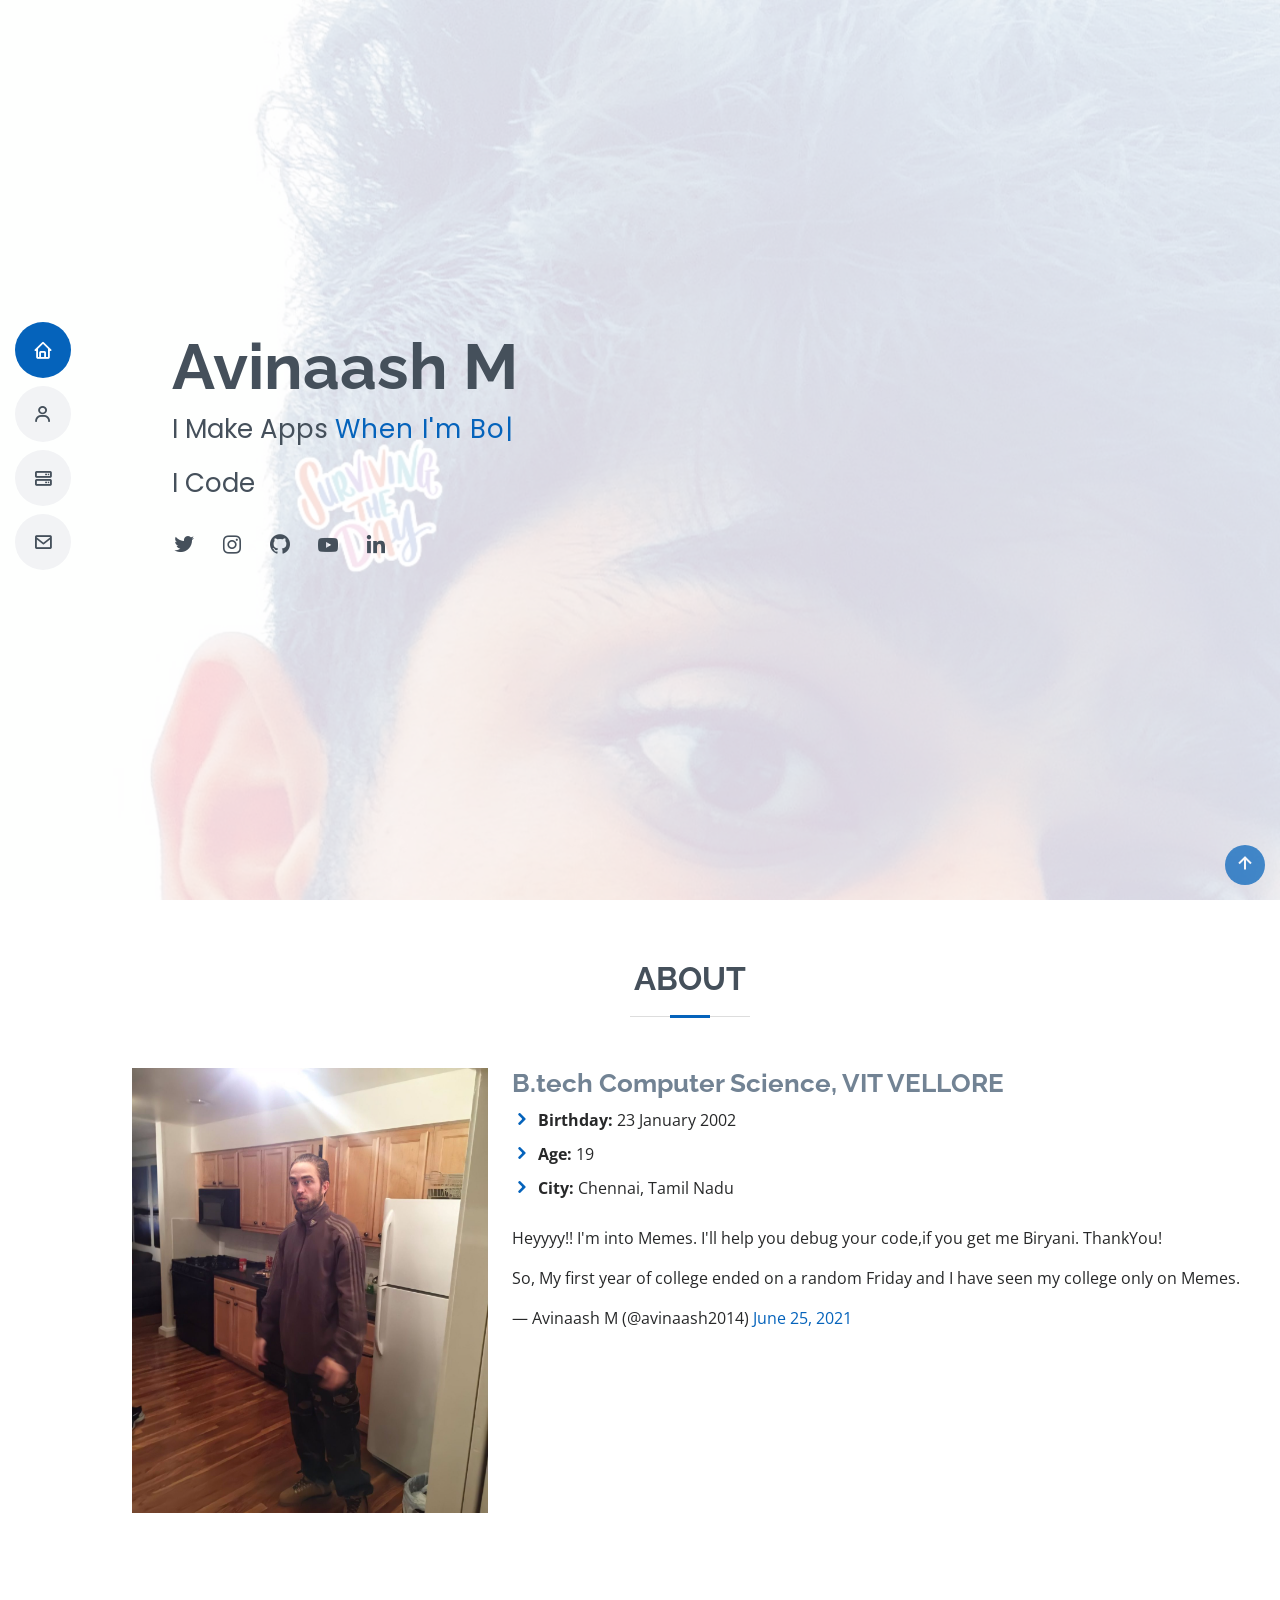
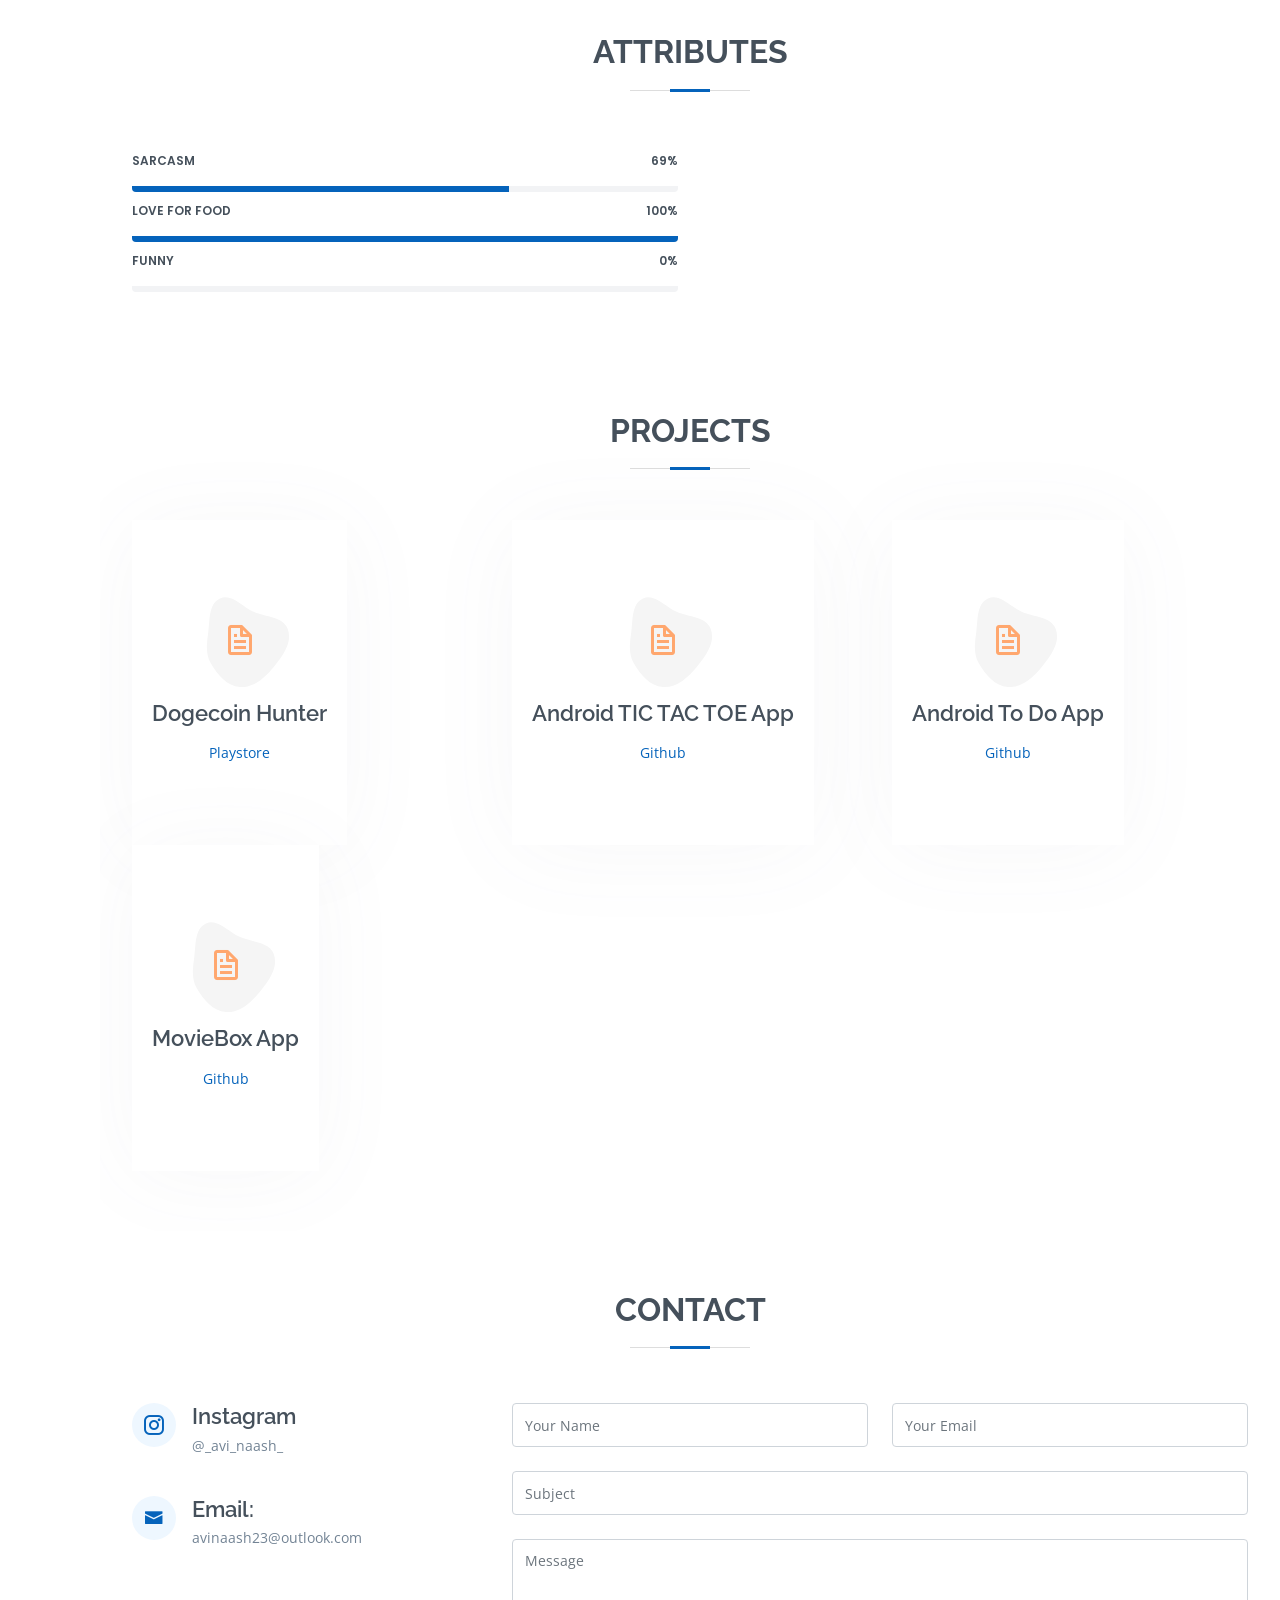
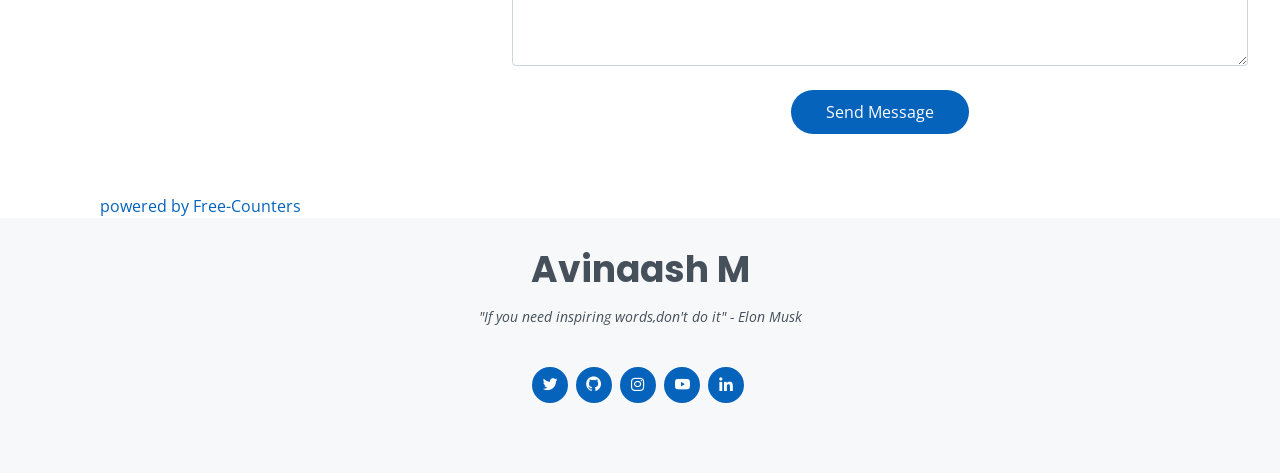
==== commit 46ca3064: "Update index.html" ====
--- a/index.html
+++ b/index.html
@@ -58,7 +58,8 @@
   <section id="hero" class="d-flex flex-column justify-content-center">
     <div class="container" data-aos="zoom-in" data-aos-delay="100">
       <h1>Avinaash M</h1>
-      <p>I'm a passionate <span class="typed" data-typed-items=" App Developer & Coder . "></span></p>
+      <p>I Make Apps <span class="typed" data-typed-items=" When I'm Bored . "></span></p>
+      <p>I Code <span class="typed" data-typed-items=" When I'm Sad . "></span></p>
       <div class="social-links">
         <a href="https://twitter.com/avinaash2014" target="_blank" class="twitter"><i class="bx bxl-twitter"></i></a>
         <a href="https://www.instagram.com/_avi_naash_/" target="_blank" class="instagram"><i class="bx bxl-instagram"></i></a>
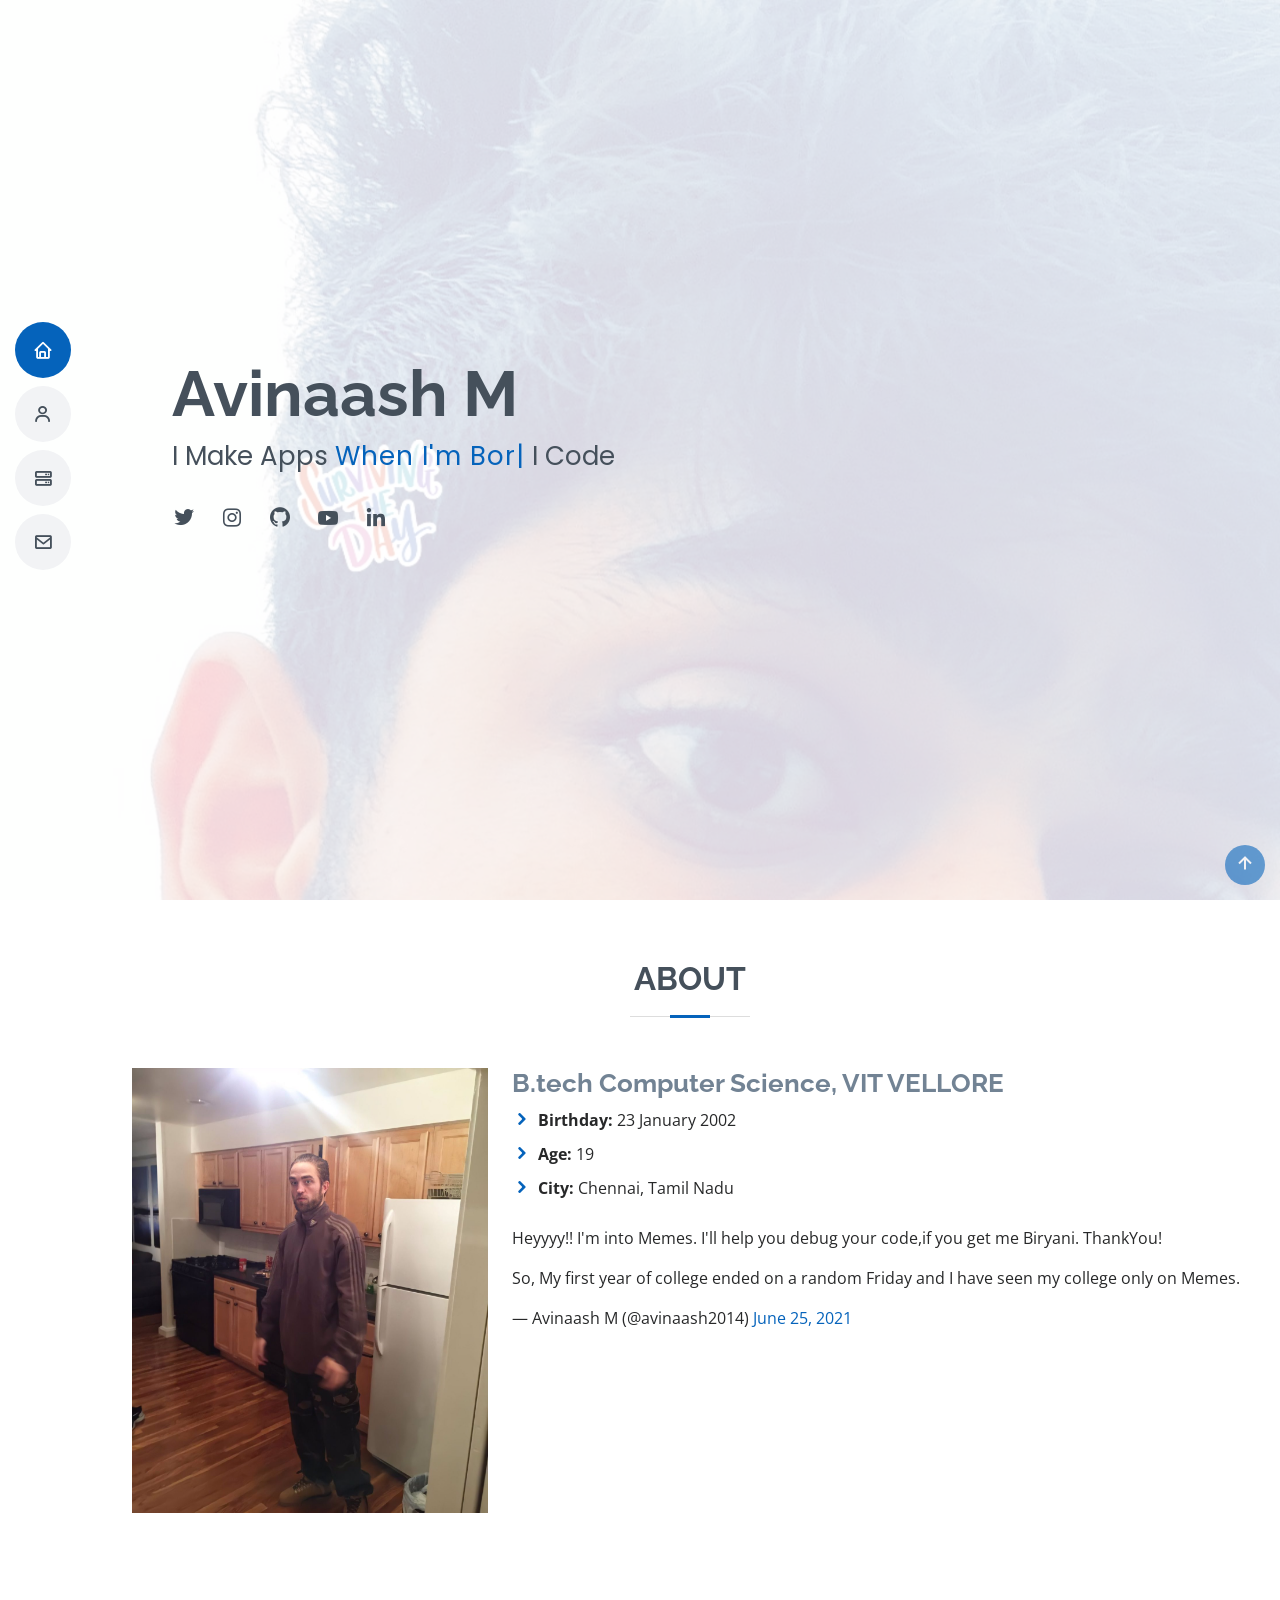
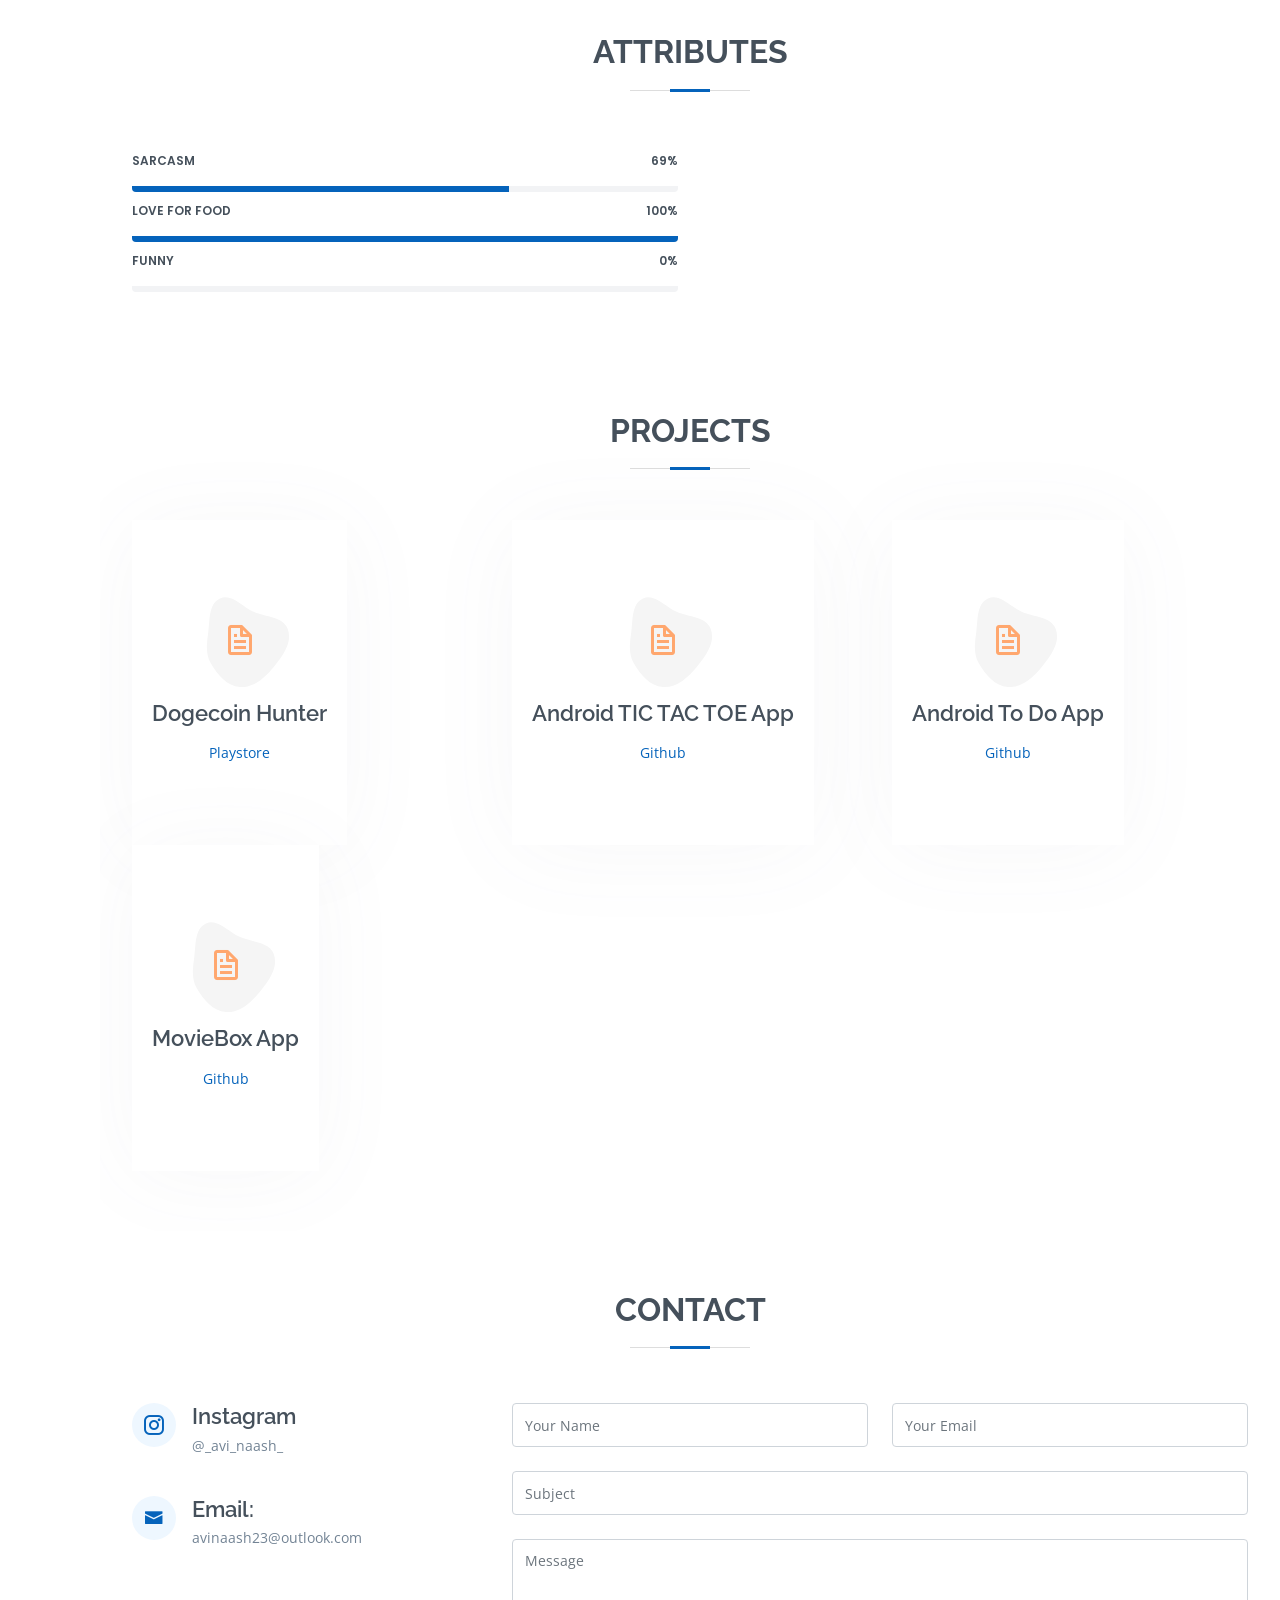
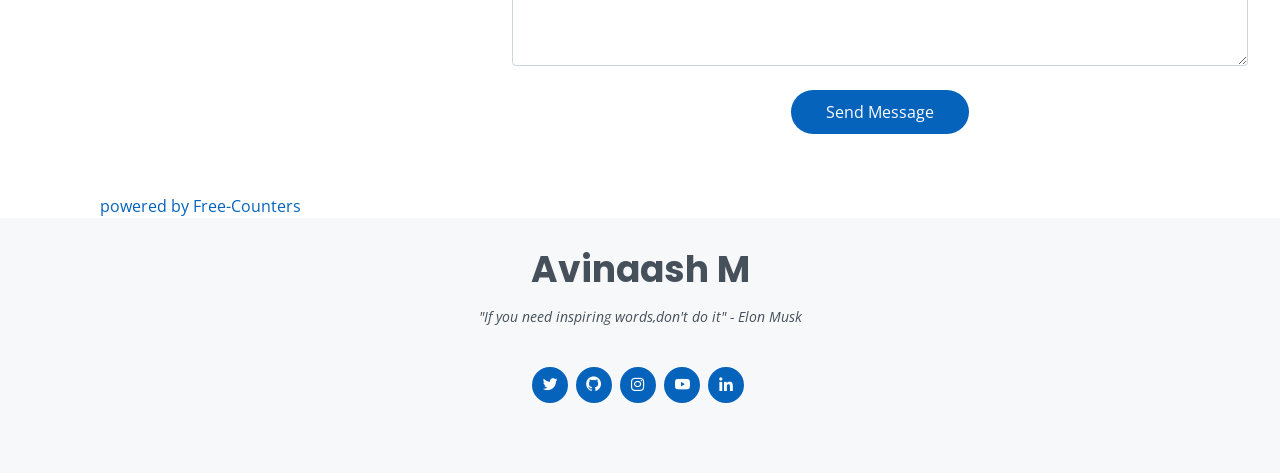
==== commit 6b3fab72: "Update index.html" ====
--- a/index.html
+++ b/index.html
@@ -58,8 +58,8 @@
   <section id="hero" class="d-flex flex-column justify-content-center">
     <div class="container" data-aos="zoom-in" data-aos-delay="100">
       <h1>Avinaash M</h1>
-      <p>I Make Apps <span class="typed" data-typed-items=" When I'm Bored . "></span></p>
-      <p>I Code <span class="typed" data-typed-items=" When I'm Sad . "></span></p>
+      <p>I Make Apps <span class="typed" data-typed-items=" When I'm Bored . "></span>
+      I Code <span class="typed" data-typed-items=" When I'm Sad . "></span></p>
       <div class="social-links">
         <a href="https://twitter.com/avinaash2014" target="_blank" class="twitter"><i class="bx bxl-twitter"></i></a>
         <a href="https://www.instagram.com/_avi_naash_/" target="_blank" class="instagram"><i class="bx bxl-instagram"></i></a>
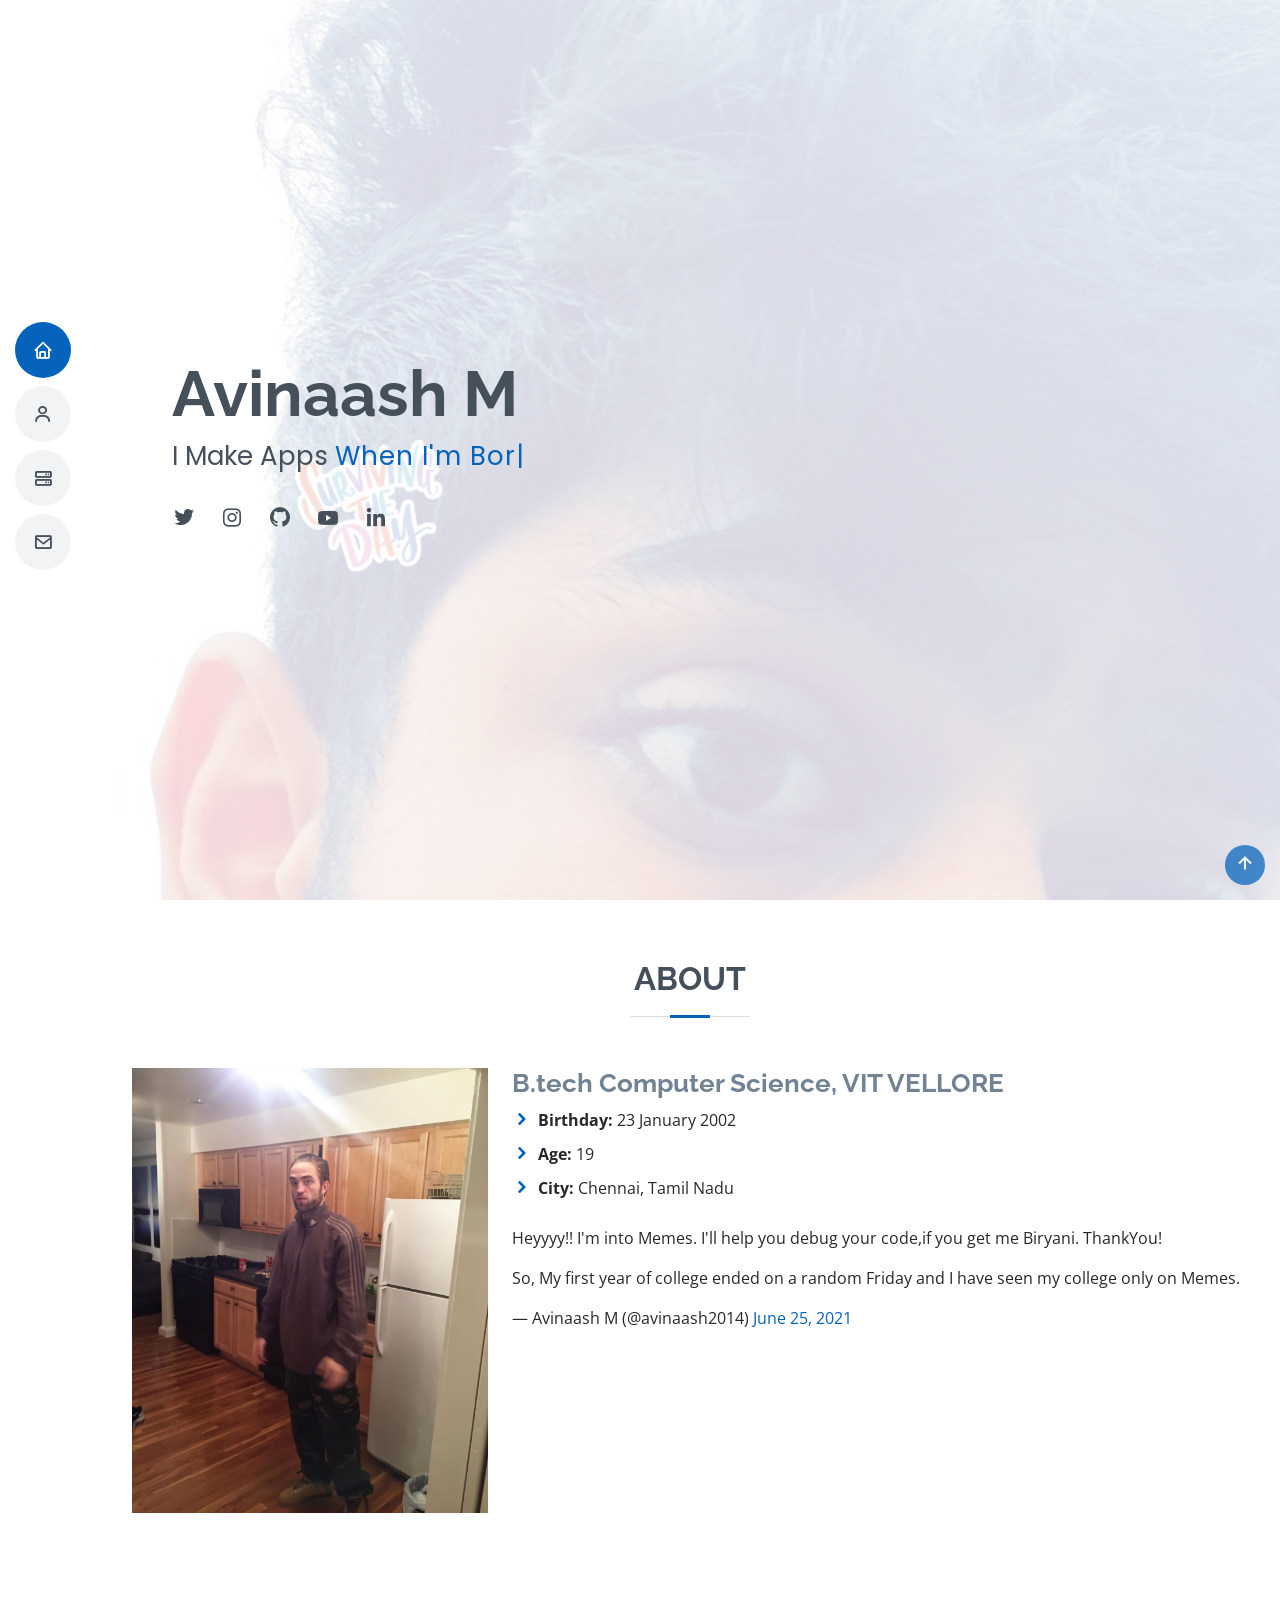
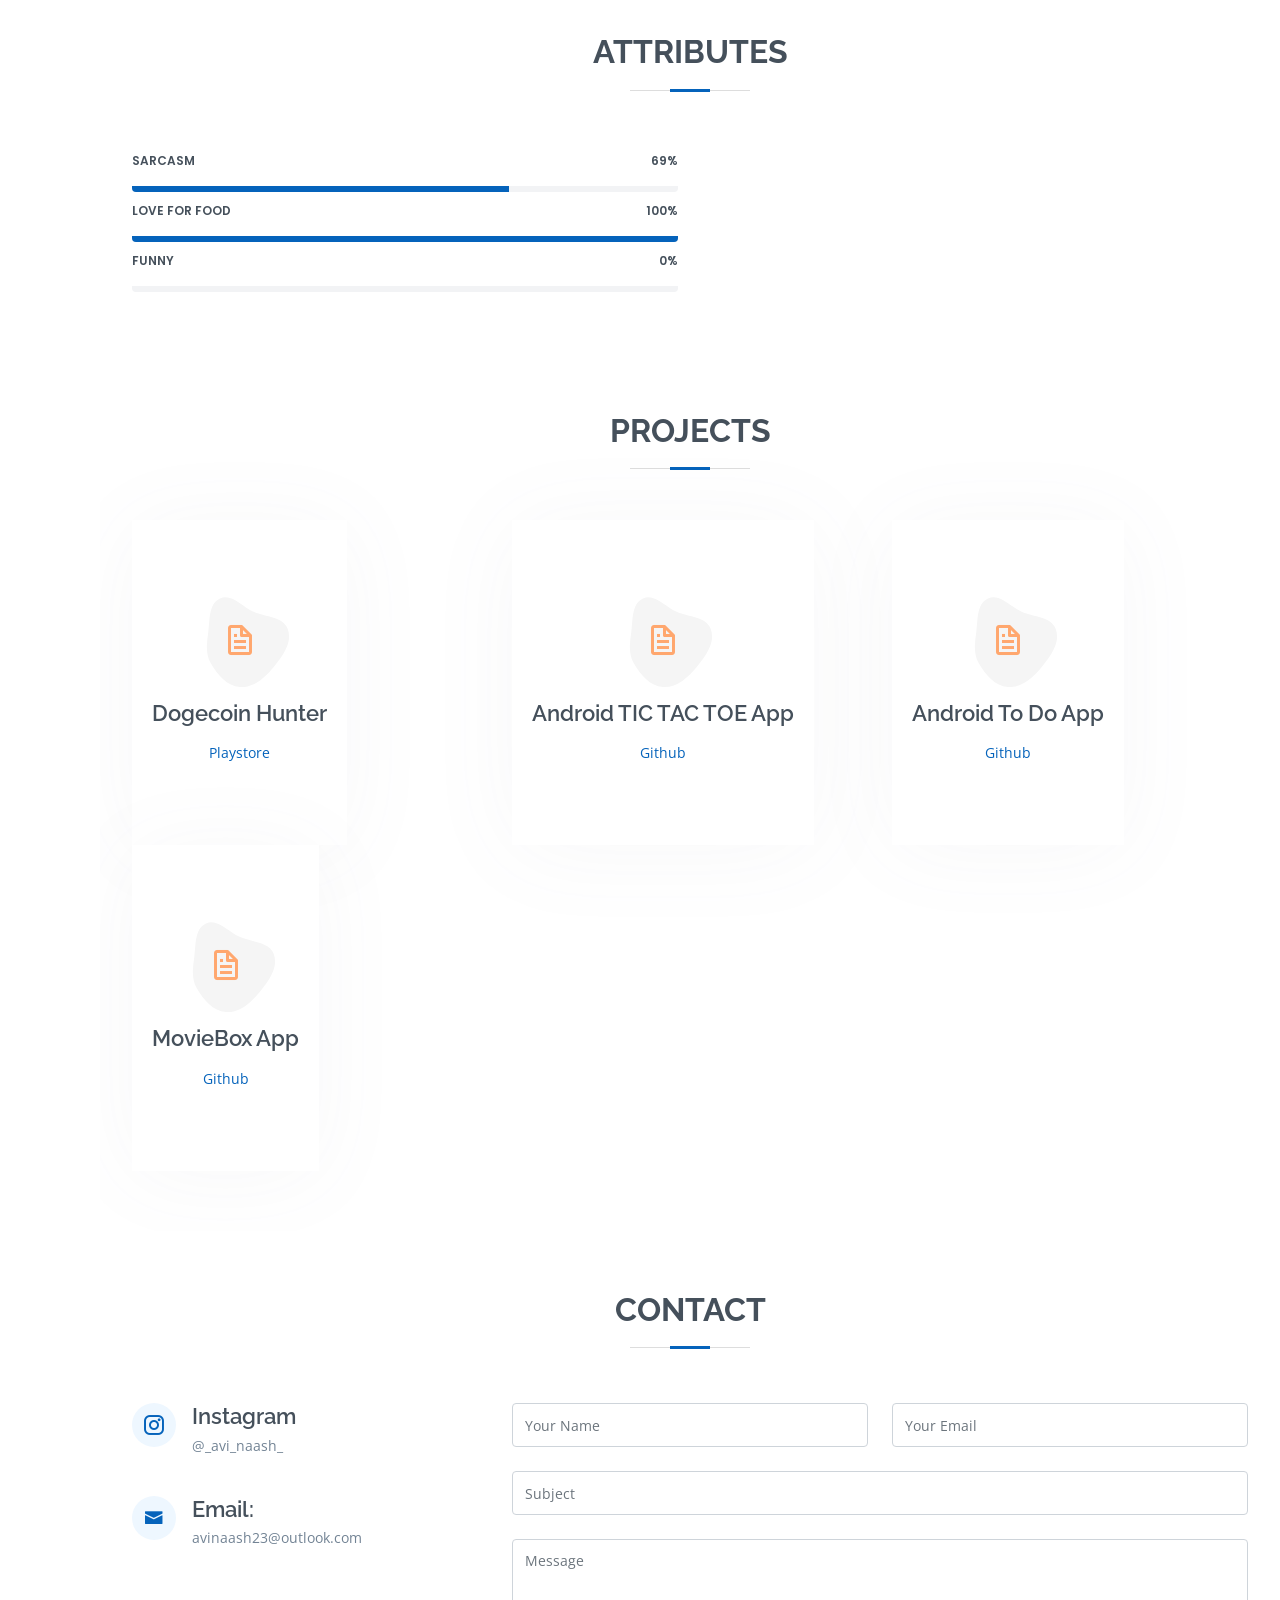
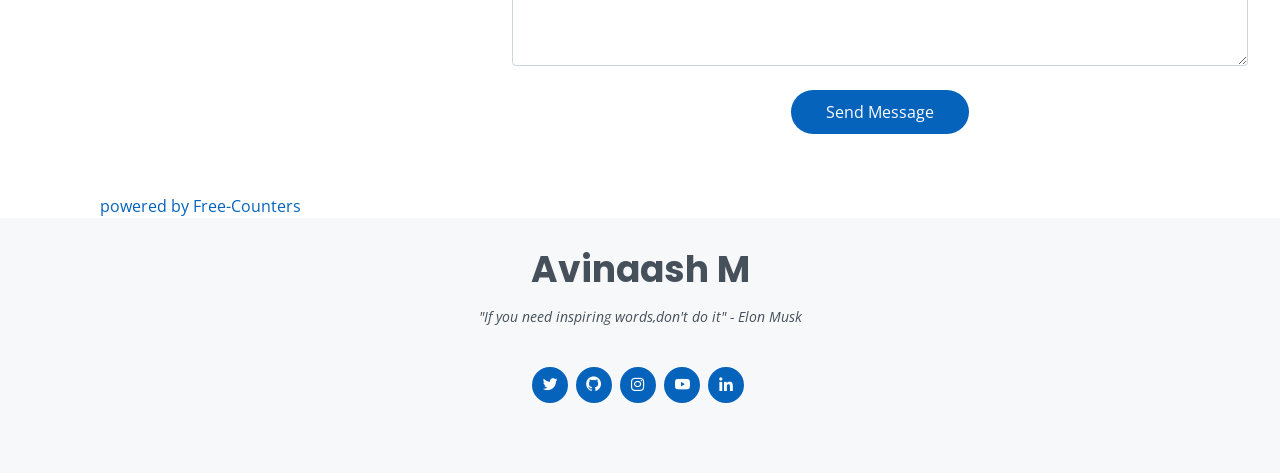
==== commit 6679e132: "Update index.html" ====
--- a/index.html
+++ b/index.html
@@ -59,7 +59,7 @@
     <div class="container" data-aos="zoom-in" data-aos-delay="100">
       <h1>Avinaash M</h1>
       <p>I Make Apps <span class="typed" data-typed-items=" When I'm Bored . "></span>
-      I Code <span class="typed" data-typed-items=" When I'm Sad . "></span></p>
+      
       <div class="social-links">
         <a href="https://twitter.com/avinaash2014" target="_blank" class="twitter"><i class="bx bxl-twitter"></i></a>
         <a href="https://www.instagram.com/_avi_naash_/" target="_blank" class="instagram"><i class="bx bxl-instagram"></i></a>
